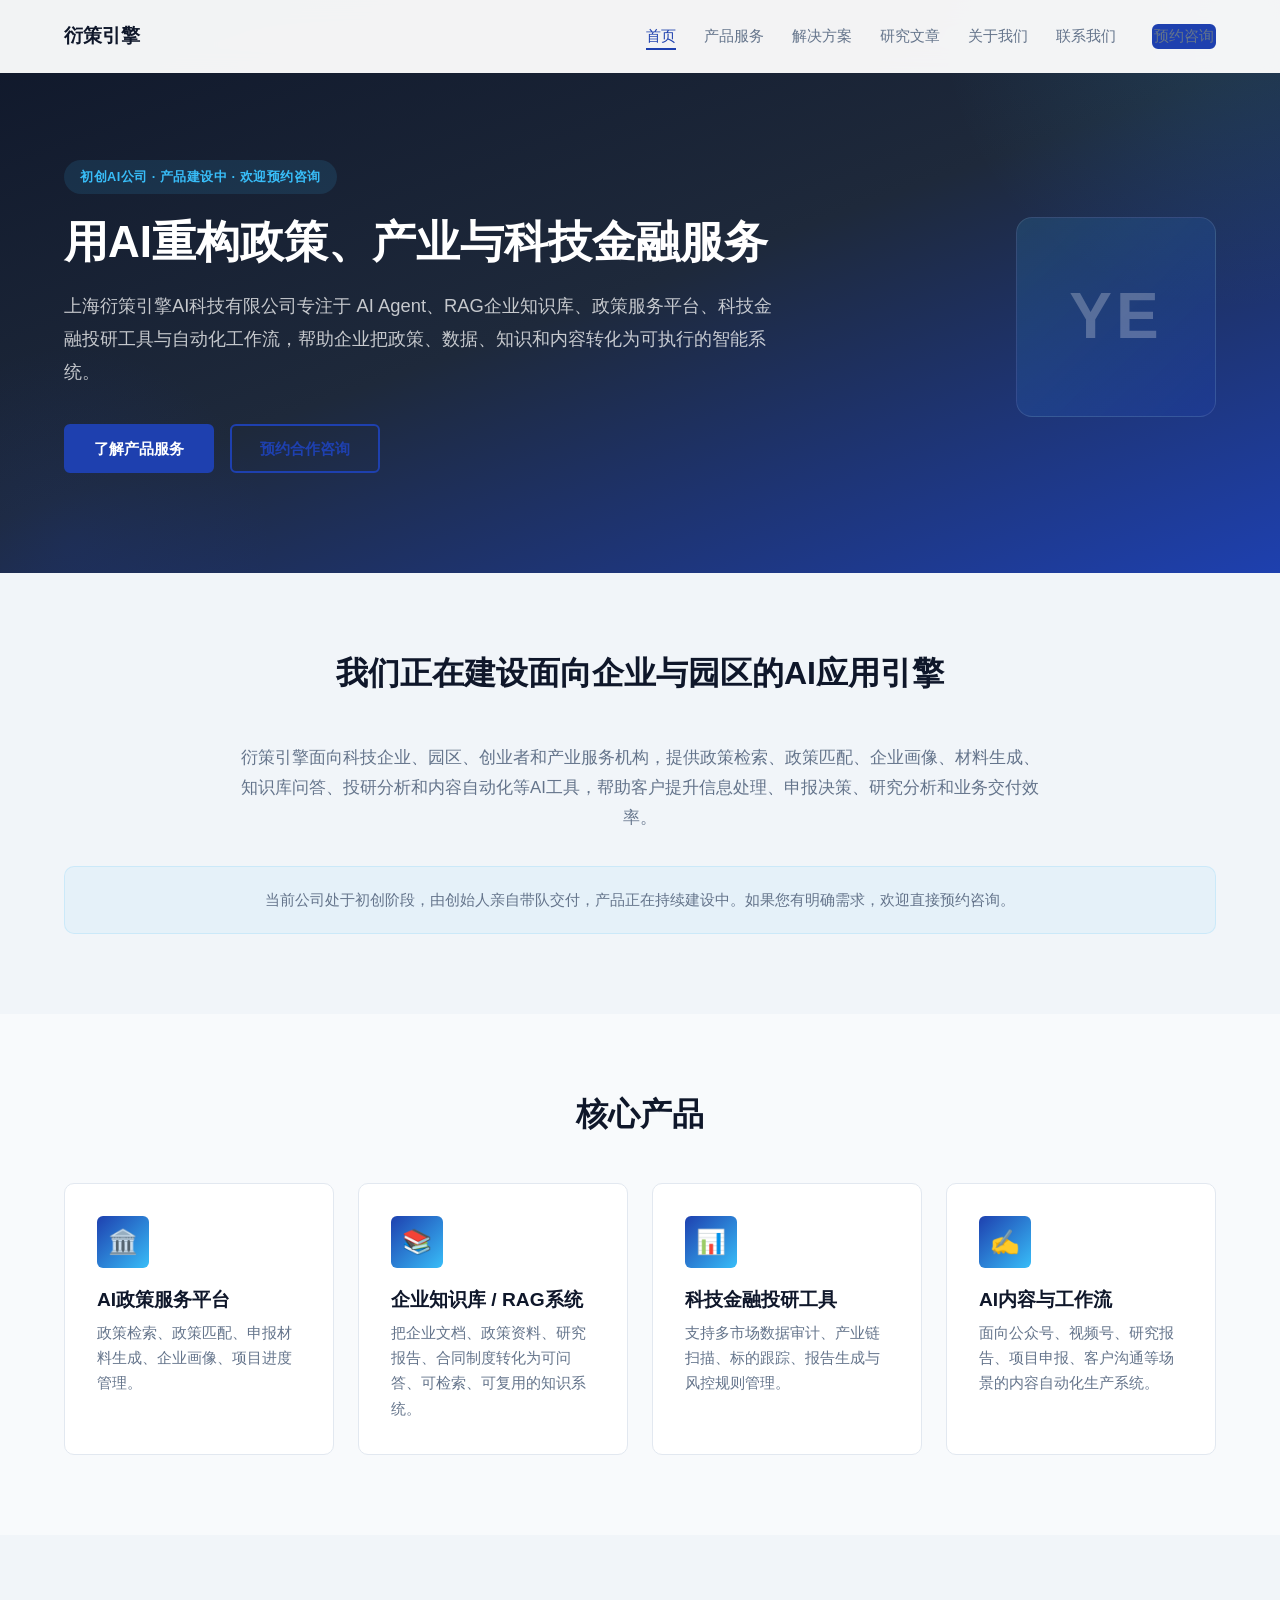
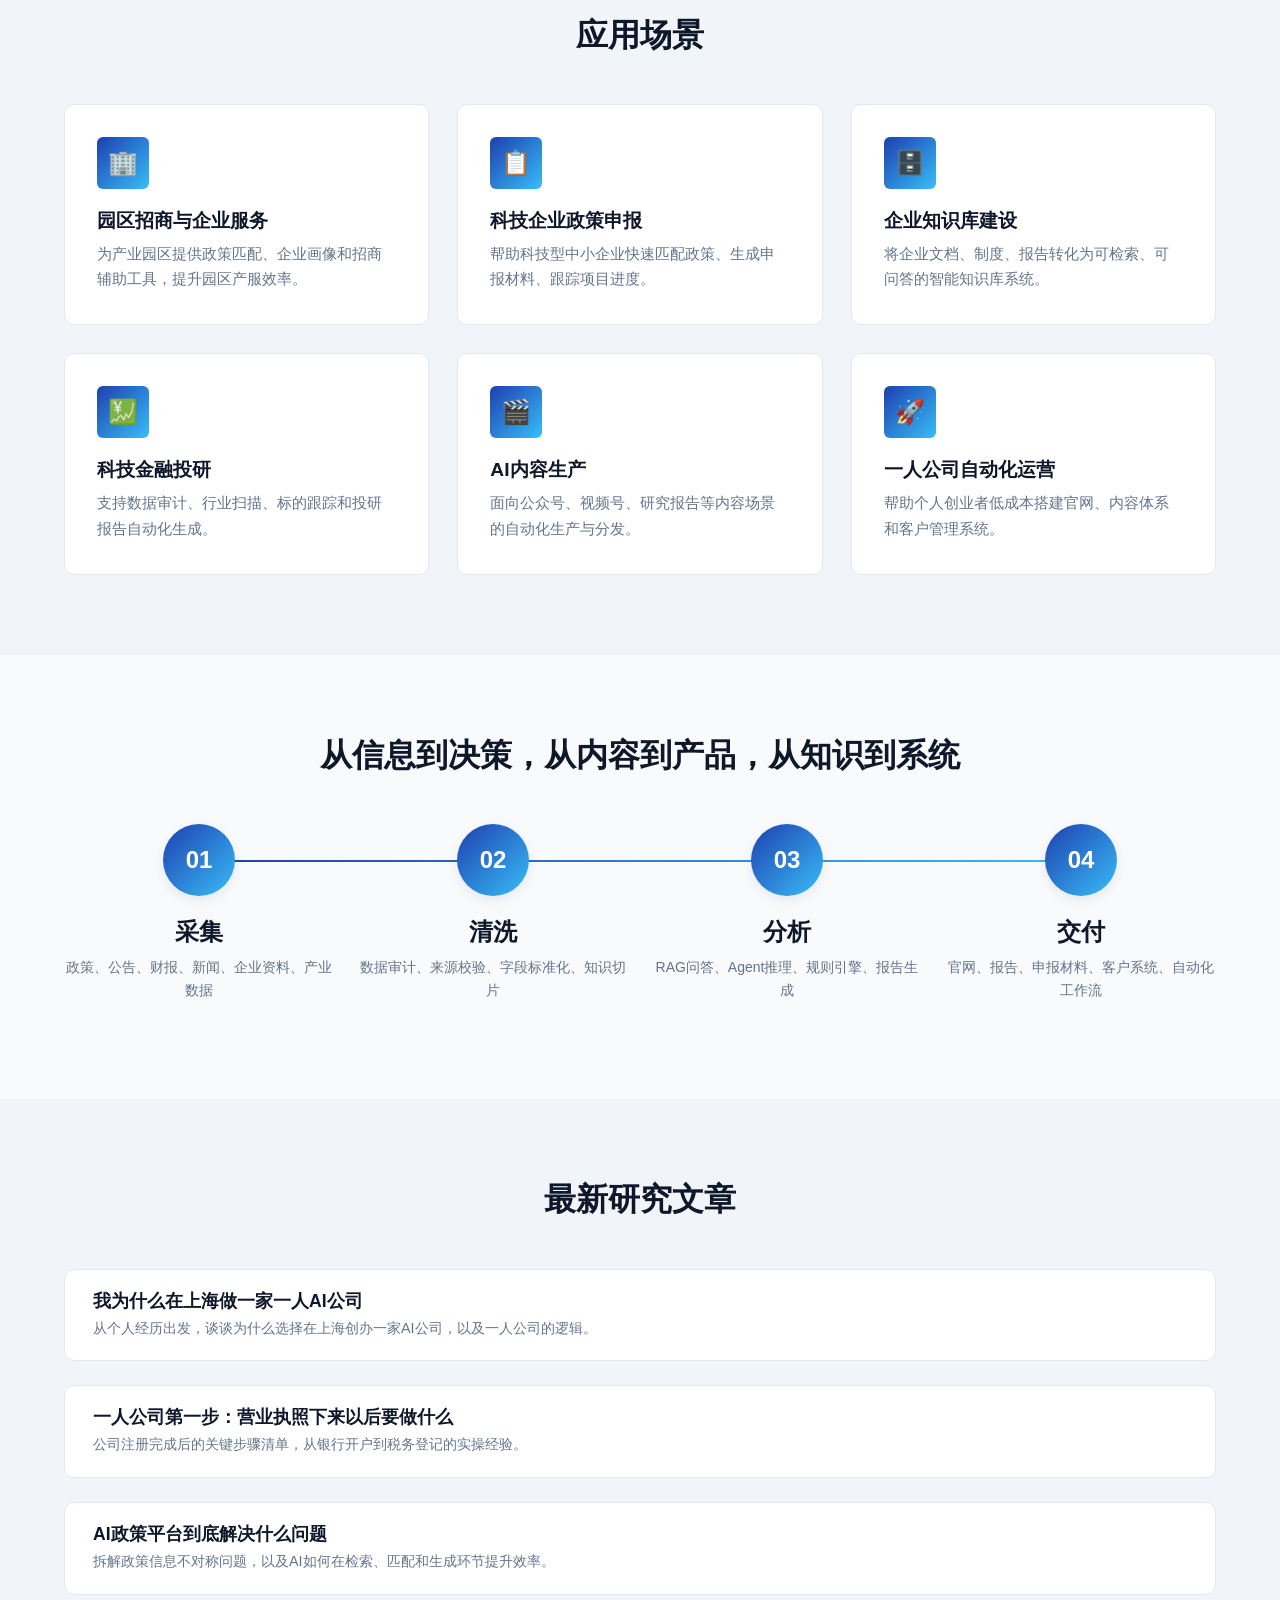
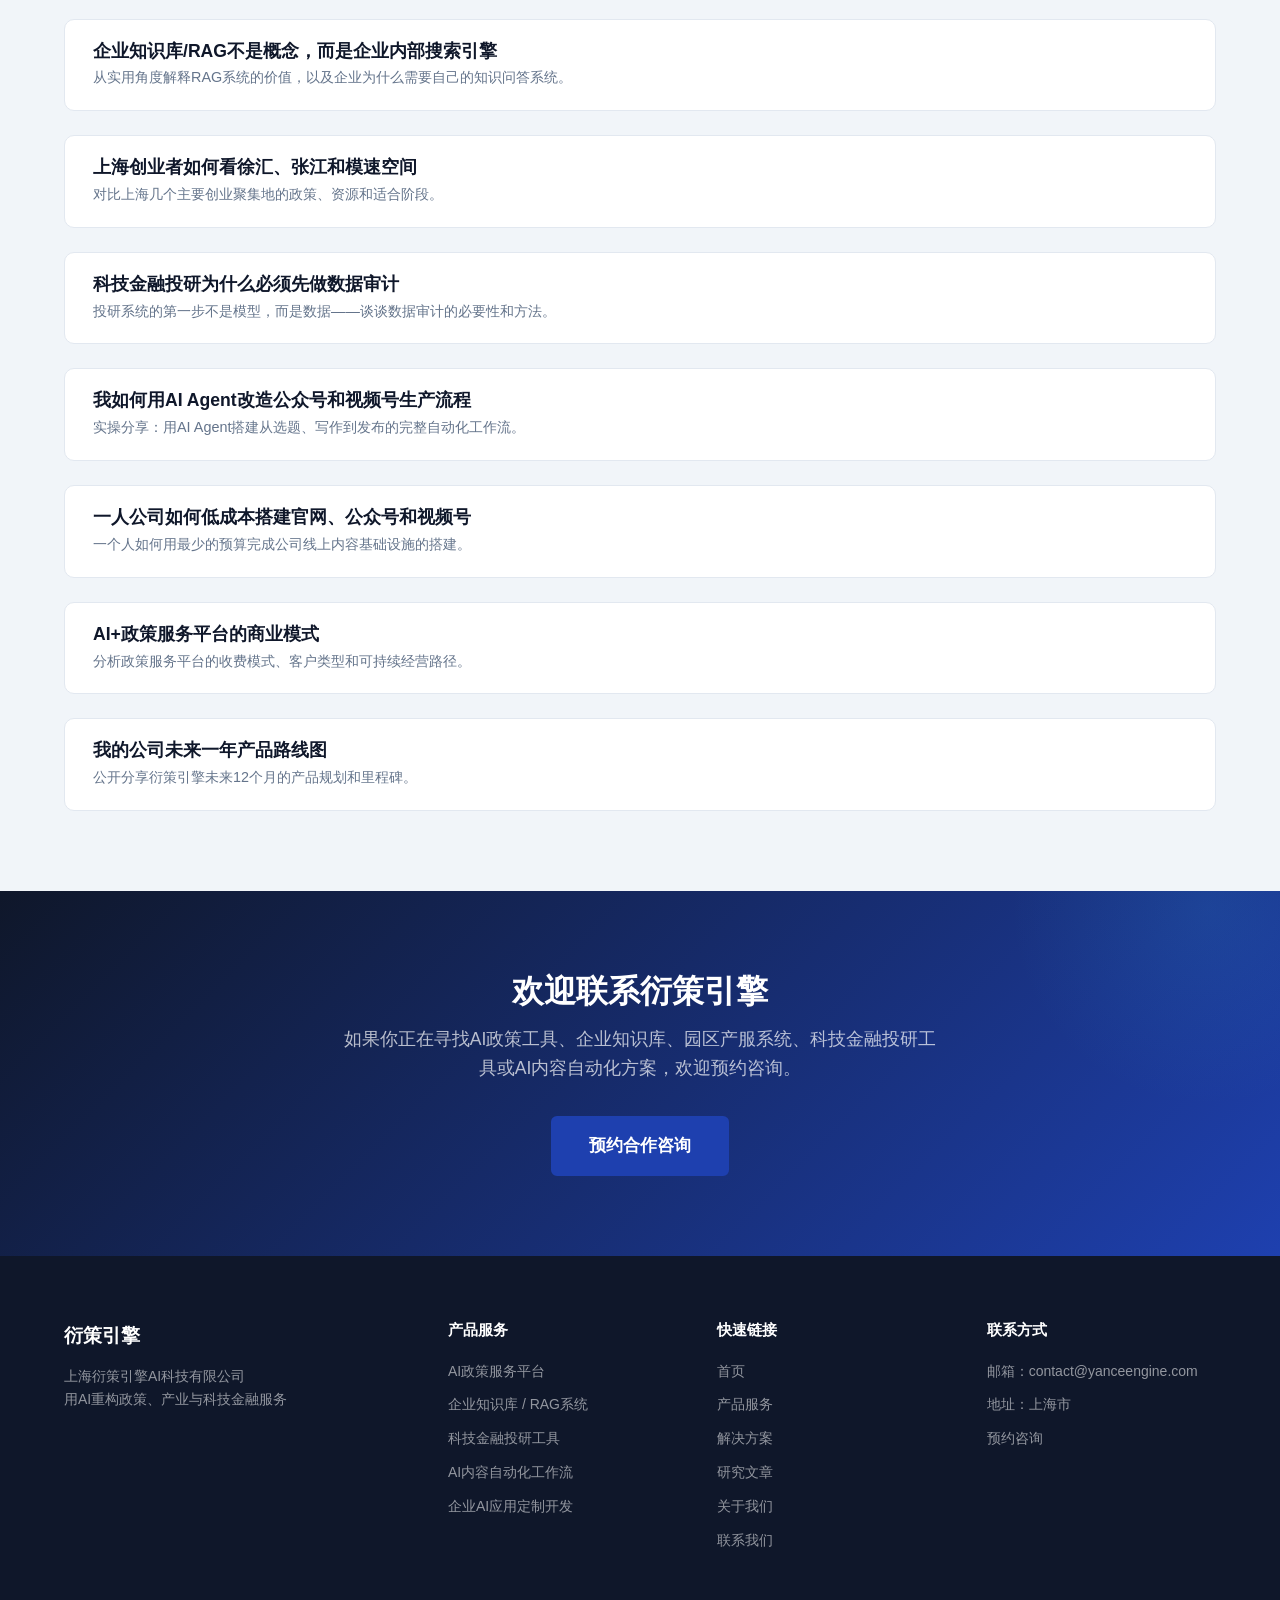
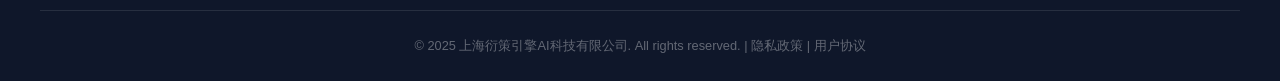
==== index.html @ 08361685 "Initial commit: YanceEngine website v1 - 10 pages static site" ====
<!DOCTYPE html>
<html lang="zh-CN">
<head>
  <meta charset="UTF-8">
  <meta name="viewport" content="width=device-width, initial-scale=1.0">
  <title>衍策引擎 - 用AI重构政策、产业与科技金融服务</title>
  <meta name="description" content="上海衍策引擎AI科技有限公司专注于AI Agent、RAG企业知识库、政策服务平台、科技金融投研工具与自动化工作流。">
  <meta name="keywords" content="衍策引擎,AI政策服务,RAG知识库,科技金融,投研工具,AI Agent,企业知识库,政策匹配,自动化工作流,上海AI公司">
  <meta property="og:title" content="衍策引擎 - 用AI重构政策、产业与科技金融服务">
  <meta property="og:description" content="上海衍策引擎AI科技有限公司专注于AI Agent、RAG企业知识库、政策服务平台、科技金融投研工具与自动化工作流。">
  <meta property="og:type" content="website">
  <meta property="og:image" content="assets/og-image.svg">
  <link rel="icon" href="assets/favicon.svg" type="image/svg+xml">
  <link rel="stylesheet" href="css/style.css">
</head>
<body>

  <!-- ========== Header ========== -->
  <header class="site-header">
    <div class="container header-inner">
      <a href="index.html" class="logo">衍策引擎</a>
      <nav class="main-nav" id="mainNav">
        <ul>
          <li><a href="index.html" class="active">首页</a></li>
          <li><a href="products.html">产品服务</a></li>
          <li><a href="solutions.html">解决方案</a></li>
          <li><a href="articles.html">研究文章</a></li>
          <li><a href="about.html">关于我们</a></li>
          <li><a href="contact.html">联系我们</a></li>
          <li class="nav-cta"><a href="contact.html" class="btn btn-primary btn-sm">预约咨询</a></li>
        </ul>
      </nav>
      <button class="nav-toggle" id="navToggle" aria-label="打开导航菜单">
        <span></span>
        <span></span>
        <span></span>
      </button>
    </div>
  </header>

  <main>

    <!-- ========== 1. Hero ========== -->
    <section class="hero">
      <div class="container hero-inner">
        <div class="hero-content">
          <span class="badge">初创AI公司 · 产品建设中 · 欢迎预约咨询</span>
          <h1>用AI重构政策、产业与科技金融服务</h1>
          <p class="hero-subtitle">上海衍策引擎AI科技有限公司专注于 AI Agent、RAG企业知识库、政策服务平台、科技金融投研工具与自动化工作流，帮助企业把政策、数据、知识和内容转化为可执行的智能系统。</p>
          <div class="hero-actions">
            <a href="products.html" class="btn btn-primary">了解产品服务</a>
            <a href="contact.html" class="btn btn-outline">预约合作咨询</a>
          </div>
        </div>
        <div class="hero-graphic">
          <div class="hero-graphic-box">
            <span class="hero-graphic-text">YE</span>
          </div>
        </div>
      </div>
    </section>

    <!-- ========== 2. Company Positioning ========== -->
    <section class="section section-alt">
      <div class="container">
        <h2 class="section-title">我们正在建设面向企业与园区的AI应用引擎</h2>
        <p class="section-text">衍策引擎面向科技企业、园区、创业者和产业服务机构，提供政策检索、政策匹配、企业画像、材料生成、知识库问答、投研分析和内容自动化等AI工具，帮助客户提升信息处理、申报决策、研究分析和业务交付效率。</p>
        <div class="startup-note">
          <p>当前公司处于初创阶段，由创始人亲自带队交付，产品正在持续建设中。如果您有明确需求，欢迎直接预约咨询。</p>
        </div>
      </div>
    </section>

    <!-- ========== 3. Core Products ========== -->
    <section class="section">
      <div class="container">
        <h2 class="section-title">核心产品</h2>
        <div class="card-grid card-grid-4">

          <a href="products.html" class="card card-product">
            <div class="card-icon">🏛️</div>
            <h3>AI政策服务平台</h3>
            <p>政策检索、政策匹配、申报材料生成、企业画像、项目进度管理。</p>
          </a>

          <a href="products.html" class="card card-product">
            <div class="card-icon">📚</div>
            <h3>企业知识库 / RAG系统</h3>
            <p>把企业文档、政策资料、研究报告、合同制度转化为可问答、可检索、可复用的知识系统。</p>
          </a>

          <a href="products.html" class="card card-product">
            <div class="card-icon">📊</div>
            <h3>科技金融投研工具</h3>
            <p>支持多市场数据审计、产业链扫描、标的跟踪、报告生成与风控规则管理。</p>
          </a>

          <a href="products.html" class="card card-product">
            <div class="card-icon">✍️</div>
            <h3>AI内容与工作流</h3>
            <p>面向公众号、视频号、研究报告、项目申报、客户沟通等场景的内容自动化生产系统。</p>
          </a>

        </div>
      </div>
    </section>

    <!-- ========== 4. Application Scenarios ========== -->
    <section class="section section-alt">
      <div class="container">
        <h2 class="section-title">应用场景</h2>
        <div class="card-grid card-grid-3">

          <div class="card card-scenario">
            <div class="card-icon">🏢</div>
            <h3>园区招商与企业服务</h3>
            <p>为产业园区提供政策匹配、企业画像和招商辅助工具，提升园区产服效率。</p>
          </div>

          <div class="card card-scenario">
            <div class="card-icon">📋</div>
            <h3>科技企业政策申报</h3>
            <p>帮助科技型中小企业快速匹配政策、生成申报材料、跟踪项目进度。</p>
          </div>

          <div class="card card-scenario">
            <div class="card-icon">🗄️</div>
            <h3>企业知识库建设</h3>
            <p>将企业文档、制度、报告转化为可检索、可问答的智能知识库系统。</p>
          </div>

          <div class="card card-scenario">
            <div class="card-icon">💹</div>
            <h3>科技金融投研</h3>
            <p>支持数据审计、行业扫描、标的跟踪和投研报告自动化生成。</p>
          </div>

          <div class="card card-scenario">
            <div class="card-icon">🎬</div>
            <h3>AI内容生产</h3>
            <p>面向公众号、视频号、研究报告等内容场景的自动化生产与分发。</p>
          </div>

          <div class="card card-scenario">
            <div class="card-icon">🚀</div>
            <h3>一人公司自动化运营</h3>
            <p>帮助个人创业者低成本搭建官网、内容体系和客户管理系统。</p>
          </div>

        </div>
      </div>
    </section>

    <!-- ========== 5. Methodology ========== -->
    <section class="section">
      <div class="container">
        <h2 class="section-title">从信息到决策，从内容到产品，从知识到系统</h2>
        <div class="steps-grid">

          <div class="step">
            <div class="step-number">01</div>
            <h3>采集</h3>
            <p>政策、公告、财报、新闻、企业资料、产业数据</p>
          </div>

          <div class="step">
            <div class="step-number">02</div>
            <h3>清洗</h3>
            <p>数据审计、来源校验、字段标准化、知识切片</p>
          </div>

          <div class="step">
            <div class="step-number">03</div>
            <h3>分析</h3>
            <p>RAG问答、Agent推理、规则引擎、报告生成</p>
          </div>

          <div class="step">
            <div class="step-number">04</div>
            <h3>交付</h3>
            <p>官网、报告、申报材料、客户系统、自动化工作流</p>
          </div>

        </div>
      </div>
    </section>

    <!-- ========== 6. Latest Articles ========== -->
    <section class="section section-alt">
      <div class="container">
        <h2 class="section-title">最新研究文章</h2>
        <ul class="article-list">

          <li>
            <a href="articles.html">
              <h3>我为什么在上海做一家一人AI公司</h3>
              <p>从个人经历出发，谈谈为什么选择在上海创办一家AI公司，以及一人公司的逻辑。</p>
            </a>
          </li>

          <li>
            <a href="articles.html">
              <h3>一人公司第一步：营业执照下来以后要做什么</h3>
              <p>公司注册完成后的关键步骤清单，从银行开户到税务登记的实操经验。</p>
            </a>
          </li>

          <li>
            <a href="articles.html">
              <h3>AI政策平台到底解决什么问题</h3>
              <p>拆解政策信息不对称问题，以及AI如何在检索、匹配和生成环节提升效率。</p>
            </a>
          </li>

          <li>
            <a href="articles.html">
              <h3>企业知识库/RAG不是概念，而是企业内部搜索引擎</h3>
              <p>从实用角度解释RAG系统的价值，以及企业为什么需要自己的知识问答系统。</p>
            </a>
          </li>

          <li>
            <a href="articles.html">
              <h3>上海创业者如何看徐汇、张江和模速空间</h3>
              <p>对比上海几个主要创业聚集地的政策、资源和适合阶段。</p>
            </a>
          </li>

          <li>
            <a href="articles.html">
              <h3>科技金融投研为什么必须先做数据审计</h3>
              <p>投研系统的第一步不是模型，而是数据——谈谈数据审计的必要性和方法。</p>
            </a>
          </li>

          <li>
            <a href="articles.html">
              <h3>我如何用AI Agent改造公众号和视频号生产流程</h3>
              <p>实操分享：用AI Agent搭建从选题、写作到发布的完整自动化工作流。</p>
            </a>
          </li>

          <li>
            <a href="articles.html">
              <h3>一人公司如何低成本搭建官网、公众号和视频号</h3>
              <p>一个人如何用最少的预算完成公司线上内容基础设施的搭建。</p>
            </a>
          </li>

          <li>
            <a href="articles.html">
              <h3>AI+政策服务平台的商业模式</h3>
              <p>分析政策服务平台的收费模式、客户类型和可持续经营路径。</p>
            </a>
          </li>

          <li>
            <a href="articles.html">
              <h3>我的公司未来一年产品路线图</h3>
              <p>公开分享衍策引擎未来12个月的产品规划和里程碑。</p>
            </a>
          </li>

        </ul>
      </div>
    </section>

    <!-- ========== 7. CTA Banner ========== -->
    <section class="section section-cta">
      <div class="container cta-inner">
        <h2>欢迎联系衍策引擎</h2>
        <p>如果你正在寻找AI政策工具、企业知识库、园区产服系统、科技金融投研工具或AI内容自动化方案，欢迎预约咨询。</p>
        <a href="contact.html" class="btn btn-primary btn-lg">预约合作咨询</a>
      </div>
    </section>

  </main>

  <!-- ========== Footer ========== -->
  <footer class="site-footer">
    <div class="container footer-grid">

      <div class="footer-col footer-brand">
        <a href="index.html" class="logo">衍策引擎</a>
        <p>上海衍策引擎AI科技有限公司<br>用AI重构政策、产业与科技金融服务</p>
      </div>

      <div class="footer-col">
        <h4>产品服务</h4>
        <ul>
          <li><a href="products.html">AI政策服务平台</a></li>
          <li><a href="products.html">企业知识库 / RAG系统</a></li>
          <li><a href="products.html">科技金融投研工具</a></li>
          <li><a href="products.html">AI内容自动化工作流</a></li>
          <li><a href="products.html">企业AI应用定制开发</a></li>
        </ul>
      </div>

      <div class="footer-col">
        <h4>快速链接</h4>
        <ul>
          <li><a href="index.html">首页</a></li>
          <li><a href="products.html">产品服务</a></li>
          <li><a href="solutions.html">解决方案</a></li>
          <li><a href="articles.html">研究文章</a></li>
          <li><a href="about.html">关于我们</a></li>
          <li><a href="contact.html">联系我们</a></li>
        </ul>
      </div>

      <div class="footer-col">
        <h4>联系方式</h4>
        <ul>
          <li>邮箱：contact@yanceengine.com</li>
          <li>地址：上海市</li>
          <li><a href="contact.html">预约咨询</a></li>
        </ul>
      </div>

    </div>
    <div class="container footer-bottom">
      <p>&copy; 2025 上海衍策引擎AI科技有限公司. All rights reserved. | <a href="privacy.html">隐私政策</a> | <a href="terms.html">用户协议</a></p>
    </div>
  </footer>

  <script src="js/main.js"></script>
</body>
</html>
---- css/style.css ----
/* ========================================
   YanceEngine 全局样式表
   公司：上海衍策引擎AI科技有限公司
   ======================================== */

/* ----------------------------------------
   1. CSS 变量 / 设计令牌
   ---------------------------------------- */
:root {
  /* 主色 */
  --color-primary: #0f172a;
  --color-secondary: #1e40af;
  --color-accent: #38bdf8;
  --color-bg: #f8fafc;
  --color-text: #111827;

  /* 辅助色 */
  --color-text-light: #64748b;
  --color-border: #e2e8f0;
  --color-white: #ffffff;
  --color-card-bg: #ffffff;
  --color-section-alt: #f1f5f9;

  /* 阴影 */
  --shadow-sm: 0 1px 3px rgba(15, 23, 42, 0.06);
  --shadow-md: 0 4px 12px rgba(15, 23, 42, 0.08);
  --shadow-lg: 0 8px 30px rgba(15, 23, 42, 0.10);
  --shadow-header: 0 2px 16px rgba(15, 23, 42, 0.08);

  /* 圆角 */
  --radius-sm: 6px;
  --radius-md: 10px;
  --radius-lg: 16px;
  --radius-full: 9999px;

  /* 过渡 */
  --transition-fast: 0.2s ease;
  --transition-base: 0.3s ease;
  --transition-slow: 0.5s ease;

  /* 字体 */
  --font-family: -apple-system, BlinkMacSystemFont, "PingFang SC", "Microsoft YaHei", Arial, sans-serif;

  /* 容器 */
  --container-max: 1200px;
  --container-padding: 24px;
}

/* ----------------------------------------
   2. 重置 / 基础样式
   ---------------------------------------- */
*,
*::before,
*::after {
  margin: 0;
  padding: 0;
  box-sizing: border-box;
}

html {
  font-size: 16px;
  scroll-behavior: smooth;
  -webkit-text-size-adjust: 100%;
}

body {
  font-family: var(--font-family);
  color: var(--color-text);
  background-color: var(--color-bg);
  line-height: 1.7;
  -webkit-font-smoothing: antialiased;
  -moz-osx-font-smoothing: grayscale;
}

a {
  color: inherit;
  text-decoration: none;
  transition: color var(--transition-fast);
}

a:hover {
  color: var(--color-secondary);
}

img {
  max-width: 100%;
  height: auto;
  display: block;
}

ul, ol {
  list-style: none;
}

h1, h2, h3, h4, h5, h6 {
  font-weight: 700;
  line-height: 1.3;
  color: var(--color-primary);
}

h1 { font-size: 2.5rem; }
h2 { font-size: 2rem; }
h3 { font-size: 1.5rem; }
h4 { font-size: 1.25rem; }

p {
  margin-bottom: 1rem;
  color: var(--color-text-light);
}

/* ----------------------------------------
   3. 容器与布局工具
   ---------------------------------------- */
.container {
  max-width: var(--container-max);
  margin: 0 auto;
  padding: 0 var(--container-padding);
}

.section {
  padding: 80px 0;
}

.section-alt {
  background-color: var(--color-section-alt);
}

.section-header {
  text-align: center;
  margin-bottom: 56px;
}

.section-header h2 {
  margin-bottom: 12px;
}

.section-header p {
  font-size: 1.1rem;
  max-width: 640px;
  margin: 0 auto;
}

.section-label {
  display: inline-block;
  font-size: 0.8rem;
  font-weight: 600;
  letter-spacing: 2px;
  text-transform: uppercase;
  color: var(--color-accent);
  margin-bottom: 8px;
}

.text-center { text-align: center; }
.text-left { text-align: left; }

/* ----------------------------------------
   4. 按钮样式
   ---------------------------------------- */
.btn {
  display: inline-flex;
  align-items: center;
  justify-content: center;
  padding: 12px 28px;
  font-size: 0.95rem;
  font-weight: 600;
  border-radius: var(--radius-sm);
  border: 2px solid transparent;
  cursor: pointer;
  transition: all var(--transition-fast);
  font-family: var(--font-family);
  line-height: 1.4;
  white-space: nowrap;
}

.btn-primary {
  background-color: var(--color-secondary);
  color: var(--color-white);
  border-color: var(--color-secondary);
}

.btn-primary:hover {
  background-color: #1e3a8a;
  border-color: #1e3a8a;
  color: var(--color-white);
  transform: translateY(-1px);
  box-shadow: var(--shadow-md);
}

.btn-outline {
  background-color: transparent;
  color: var(--color-secondary);
  border-color: var(--color-secondary);
}

.btn-outline:hover {
  background-color: var(--color-secondary);
  color: var(--color-white);
  transform: translateY(-1px);
}

.btn-white {
  background-color: var(--color-white);
  color: var(--color-primary);
  border-color: var(--color-white);
}

.btn-white:hover {
  background-color: var(--color-bg);
  border-color: var(--color-bg);
  transform: translateY(-1px);
  box-shadow: var(--shadow-md);
}

.btn-sm {
  padding: 8px 20px;
  font-size: 0.875rem;
}

.btn-lg {
  padding: 16px 36px;
  font-size: 1.05rem;
}

/* ----------------------------------------
   5. 头部导航
   ---------------------------------------- */
.header {
  position: fixed;
  top: 0;
  left: 0;
  right: 0;
  z-index: 1000;
  background-color: rgba(255, 255, 255, 0.95);
  backdrop-filter: blur(12px);
  -webkit-backdrop-filter: blur(12px);
  transition: box-shadow var(--transition-base);
  border-bottom: 1px solid transparent;
}

.header.scrolled {
  box-shadow: var(--shadow-header);
  border-bottom-color: var(--color-border);
}

.header .container {
  display: flex;
  align-items: center;
  justify-content: space-between;
  height: 72px;
}

.logo {
  display: flex;
  align-items: center;
  gap: 10px;
  font-weight: 700;
  font-size: 1.2rem;
  color: var(--color-primary);
  flex-shrink: 0;
}

.logo img,
.logo svg {
  height: 36px;
  width: auto;
}

.nav {
  display: flex;
  align-items: center;
  gap: 32px;
}

.nav-links {
  display: flex;
  align-items: center;
  gap: 28px;
}

.nav-links a {
  font-size: 0.925rem;
  font-weight: 500;
  color: var(--color-text-light);
  position: relative;
  padding: 4px 0;
  transition: color var(--transition-fast);
}

.nav-links a::after {
  content: '';
  position: absolute;
  bottom: -2px;
  left: 0;
  width: 0;
  height: 2px;
  background-color: var(--color-secondary);
  transition: width var(--transition-base);
}

.nav-links a:hover,
.nav-links a.active {
  color: var(--color-secondary);
}

.nav-links a:hover::after,
.nav-links a.active::after {
  width: 100%;
}

.nav-cta {
  margin-left: 8px;
}

/* 汉堡菜单按钮 */
.hamburger {
  display: none;
  flex-direction: column;
  justify-content: center;
  align-items: center;
  width: 40px;
  height: 40px;
  background: none;
  border: none;
  cursor: pointer;
  padding: 0;
  z-index: 1100;
}

.hamburger span {
  display: block;
  width: 22px;
  height: 2px;
  background-color: var(--color-primary);
  border-radius: 2px;
  transition: all var(--transition-base);
}

.hamburger span:nth-child(1) { margin-bottom: 5px; }
.hamburger span:nth-child(2) { margin-bottom: 5px; }

.hamburger.active span:nth-child(1) {
  transform: rotate(45deg) translate(5px, 5px);
}

.hamburger.active span:nth-child(2) {
  opacity: 0;
}

.hamburger.active span:nth-child(3) {
  transform: rotate(-45deg) translate(5px, -5px);
}

/* 移动端导航遮罩 */
.nav-overlay {
  display: none;
  position: fixed;
  inset: 0;
  background-color: rgba(15, 23, 42, 0.5);
  z-index: 999;
  opacity: 0;
  transition: opacity var(--transition-base);
}

.nav-overlay.active {
  opacity: 1;
}

/* ----------------------------------------
   6. Hero 区域
   ---------------------------------------- */
.hero {
  padding: 160px 0 100px;
  background: linear-gradient(160deg, var(--color-primary) 0%, #1e293b 50%, var(--color-secondary) 100%);
  color: var(--color-white);
  position: relative;
  overflow: hidden;
}

.hero::before {
  content: '';
  position: absolute;
  top: -50%;
  right: -20%;
  width: 600px;
  height: 600px;
  background: radial-gradient(circle, rgba(56, 189, 248, 0.12) 0%, transparent 70%);
  border-radius: 50%;
}

.hero::after {
  content: '';
  position: absolute;
  bottom: -30%;
  left: -10%;
  width: 400px;
  height: 400px;
  background: radial-gradient(circle, rgba(30, 64, 175, 0.15) 0%, transparent 70%);
  border-radius: 50%;
}

.hero .container {
  position: relative;
  z-index: 1;
}

.hero-content {
  max-width: 720px;
}

.hero h1 {
  color: var(--color-white);
  font-size: 2.75rem;
  margin-bottom: 20px;
  line-height: 1.25;
}

.hero h1 .highlight {
  color: var(--color-accent);
}

.hero p {
  color: rgba(255, 255, 255, 0.75);
  font-size: 1.15rem;
  margin-bottom: 36px;
  line-height: 1.8;
}

.hero-buttons {
  display: flex;
  gap: 16px;
  flex-wrap: wrap;
}

/* ----------------------------------------
   7. 卡片网格（功能、产品、解决方案）
   ---------------------------------------- */
.card-grid {
  display: grid;
  grid-template-columns: repeat(3, 1fr);
  gap: 28px;
}

.card-grid-2 {
  display: grid;
  grid-template-columns: repeat(2, 1fr);
  gap: 28px;
}

.card-grid-4 {
  display: grid;
  grid-template-columns: repeat(4, 1fr);
  gap: 24px;
}

.card {
  background-color: var(--color-card-bg);
  border-radius: var(--radius-md);
  padding: 32px;
  border: 1px solid var(--color-border);
  transition: all var(--transition-base);
}

.card:hover {
  transform: translateY(-4px);
  box-shadow: var(--shadow-lg);
  border-color: transparent;
}

.card-icon {
  width: 52px;
  height: 52px;
  background: linear-gradient(135deg, var(--color-secondary), var(--color-accent));
  border-radius: var(--radius-sm);
  display: flex;
  align-items: center;
  justify-content: center;
  margin-bottom: 20px;
  font-size: 1.5rem;
  color: var(--color-white);
}

.card h3 {
  font-size: 1.2rem;
  margin-bottom: 10px;
}

.card p {
  font-size: 0.925rem;
  line-height: 1.7;
  margin-bottom: 0;
}

.card-link {
  display: inline-flex;
  align-items: center;
  gap: 6px;
  margin-top: 16px;
  font-size: 0.9rem;
  font-weight: 600;
  color: var(--color-secondary);
}

.card-link:hover {
  gap: 10px;
}

.card-link::after {
  content: '\2192';
}

/* 产品卡片 */
.product-card {
  padding: 36px;
}

.product-card .card-icon {
  width: 60px;
  height: 60px;
  font-size: 1.75rem;
}

/* ----------------------------------------
   8. 数据统计条
   ---------------------------------------- */
.stats-bar {
  background-color: var(--color-primary);
  padding: 48px 0;
}

.stats-grid {
  display: grid;
  grid-template-columns: repeat(4, 1fr);
  gap: 24px;
  text-align: center;
}

.stat-item {
  padding: 16px;
}

.stat-number {
  font-size: 2.5rem;
  font-weight: 800;
  color: var(--color-accent);
  line-height: 1.2;
  margin-bottom: 6px;
}

.stat-number .suffix {
  font-size: 1.2rem;
  font-weight: 600;
}

.stat-label {
  font-size: 0.9rem;
  color: rgba(255, 255, 255, 0.65);
}

/* ----------------------------------------
   9. 方法论 / 流程步骤
   ---------------------------------------- */
.process-steps {
  display: grid;
  grid-template-columns: repeat(4, 1fr);
  gap: 24px;
  position: relative;
}

.process-steps::before {
  content: '';
  position: absolute;
  top: 36px;
  left: 12.5%;
  right: 12.5%;
  height: 2px;
  background: linear-gradient(90deg, var(--color-secondary), var(--color-accent));
  z-index: 0;
}

.process-step {
  text-align: center;
  position: relative;
  z-index: 1;
}

.step-number {
  width: 72px;
  height: 72px;
  border-radius: 50%;
  background: linear-gradient(135deg, var(--color-secondary), var(--color-accent));
  color: var(--color-white);
  font-size: 1.5rem;
  font-weight: 800;
  display: flex;
  align-items: center;
  justify-content: center;
  margin: 0 auto 20px;
  box-shadow: var(--shadow-md);
}

.process-step h4 {
  margin-bottom: 8px;
}

.process-step p {
  font-size: 0.875rem;
}

/* ----------------------------------------
   10. 文章列表
   ---------------------------------------- */
.article-list {
  display: grid;
  gap: 24px;
}

.article-item {
  display: grid;
  grid-template-columns: 1fr auto;
  gap: 24px;
  align-items: start;
  padding: 28px 32px;
  background-color: var(--color-card-bg);
  border-radius: var(--radius-md);
  border: 1px solid var(--color-border);
  transition: all var(--transition-base);
}

.article-item:hover {
  box-shadow: var(--shadow-md);
  border-color: transparent;
  transform: translateX(4px);
}

.article-meta {
  display: flex;
  align-items: center;
  gap: 16px;
  margin-bottom: 8px;
}

.article-tag {
  display: inline-block;
  padding: 3px 10px;
  font-size: 0.75rem;
  font-weight: 600;
  color: var(--color-secondary);
  background-color: rgba(30, 64, 175, 0.08);
  border-radius: var(--radius-full);
}

.article-date {
  font-size: 0.825rem;
  color: var(--color-text-light);
}

.article-item h3 {
  font-size: 1.15rem;
  margin-bottom: 6px;
}

.article-item p {
  font-size: 0.9rem;
  margin-bottom: 0;
  line-height: 1.65;
}

.article-arrow {
  font-size: 1.5rem;
  color: var(--color-text-light);
  transition: all var(--transition-fast);
  align-self: center;
}

.article-item:hover .article-arrow {
  color: var(--color-secondary);
  transform: translateX(4px);
}

/* ----------------------------------------
   11. 时间线（关于我们页面）
   ---------------------------------------- */
.timeline {
  position: relative;
  padding-left: 40px;
}

.timeline::before {
  content: '';
  position: absolute;
  left: 15px;
  top: 0;
  bottom: 0;
  width: 2px;
  background: linear-gradient(to bottom, var(--color-secondary), var(--color-accent));
}

.timeline-item {
  position: relative;
  margin-bottom: 40px;
  padding-left: 24px;
}

.timeline-item:last-child {
  margin-bottom: 0;
}

.timeline-item::before {
  content: '';
  position: absolute;
  left: -29px;
  top: 6px;
  width: 12px;
  height: 12px;
  border-radius: 50%;
  background-color: var(--color-secondary);
  border: 3px solid var(--color-white);
  box-shadow: var(--shadow-sm);
}

.timeline-year {
  font-size: 0.85rem;
  font-weight: 700;
  color: var(--color-accent);
  margin-bottom: 4px;
}

.timeline-item h4 {
  margin-bottom: 6px;
}

.timeline-item p {
  font-size: 0.9rem;
  margin-bottom: 0;
}

/* ----------------------------------------
   12. 联系表单
   ---------------------------------------- */
.contact-form {
  max-width: 680px;
  margin: 0 auto;
}

.form-row {
  display: grid;
  grid-template-columns: 1fr 1fr;
  gap: 20px;
  margin-bottom: 20px;
}

.form-group {
  display: flex;
  flex-direction: column;
}

.form-group.full-width {
  grid-column: 1 / -1;
}

.form-group label {
  font-size: 0.875rem;
  font-weight: 600;
  color: var(--color-text);
  margin-bottom: 6px;
}

.form-group label .required {
  color: #ef4444;
  margin-left: 2px;
}

.form-group input,
.form-group select,
.form-group textarea {
  width: 100%;
  padding: 12px 16px;
  font-size: 0.925rem;
  font-family: var(--font-family);
  color: var(--color-text);
  background-color: var(--color-white);
  border: 1px solid var(--color-border);
  border-radius: var(--radius-sm);
  transition: border-color var(--transition-fast), box-shadow var(--transition-fast);
  outline: none;
}

.form-group input:focus,
.form-group select:focus,
.form-group textarea:focus {
  border-color: var(--color-secondary);
  box-shadow: 0 0 0 3px rgba(30, 64, 175, 0.1);
}

.form-group input::placeholder,
.form-group textarea::placeholder {
  color: #94a3b8;
}

.form-group select {
  appearance: none;
  -webkit-appearance: none;
  background-image: url("data:image/svg+xml,%3Csvg xmlns='http://www.w3.org/2000/svg' width='12' height='12' viewBox='0 0 12 12'%3E%3Cpath d='M6 8L1 3h10z' fill='%2364748b'/%3E%3C/svg%3E");
  background-repeat: no-repeat;
  background-position: right 14px center;
  padding-right: 36px;
  cursor: pointer;
}

.form-group textarea {
  resize: vertical;
  min-height: 140px;
}

.form-submit {
  text-align: center;
  margin-top: 32px;
}

.form-success {
  display: none;
  text-align: center;
  padding: 40px;
}

.form-success.show {
  display: block;
}

.form-success .success-icon {
  font-size: 3rem;
  margin-bottom: 16px;
}

.form-success h3 {
  margin-bottom: 8px;
}

/* ----------------------------------------
   13. 免责声明框
   ---------------------------------------- */
.disclaimer {
  background-color: var(--color-section-alt);
  border: 1px solid var(--color-border);
  border-left: 4px solid var(--color-text-light);
  border-radius: var(--radius-sm);
  padding: 20px 24px;
  margin-top: 32px;
  font-size: 0.825rem;
  color: var(--color-text-light);
  line-height: 1.7;
}

.disclaimer p {
  margin-bottom: 0;
  color: var(--color-text-light);
}

.disclaimer strong {
  color: var(--color-text);
}

/* ----------------------------------------
   14. CTA 横幅
   ---------------------------------------- */
.cta-banner {
  background: linear-gradient(135deg, var(--color-primary) 0%, var(--color-secondary) 100%);
  padding: 72px 0;
  text-align: center;
  color: var(--color-white);
  position: relative;
  overflow: hidden;
}

.cta-banner::before {
  content: '';
  position: absolute;
  top: -50%;
  right: -10%;
  width: 400px;
  height: 400px;
  background: radial-gradient(circle, rgba(56, 189, 248, 0.1) 0%, transparent 70%);
  border-radius: 50%;
}

.cta-banner h2 {
  color: var(--color-white);
  margin-bottom: 12px;
  position: relative;
  z-index: 1;
}

.cta-banner p {
  color: rgba(255, 255, 255, 0.7);
  font-size: 1.1rem;
  margin-bottom: 32px;
  position: relative;
  z-index: 1;
}

.cta-banner .btn {
  position: relative;
  z-index: 1;
}

/* ----------------------------------------
   15. 页脚
   ---------------------------------------- */
.footer {
  background-color: var(--color-primary);
  color: rgba(255, 255, 255, 0.7);
  padding: 64px 0 0;
}

.footer-grid {
  display: grid;
  grid-template-columns: 1.5fr 1fr 1fr 1fr;
  gap: 40px;
  padding-bottom: 48px;
  border-bottom: 1px solid rgba(255, 255, 255, 0.1);
}

.footer-brand h3 {
  color: var(--color-white);
  font-size: 1.2rem;
  margin-bottom: 12px;
}

.footer-brand p {
  font-size: 0.875rem;
  color: rgba(255, 255, 255, 0.55);
  line-height: 1.7;
  margin-bottom: 0;
}

.footer-col h4 {
  color: var(--color-white);
  font-size: 0.95rem;
  margin-bottom: 20px;
  font-weight: 600;
}

.footer-col ul li {
  margin-bottom: 10px;
}

.footer-col ul li a {
  font-size: 0.875rem;
  color: rgba(255, 255, 255, 0.55);
  transition: color var(--transition-fast);
}

.footer-col ul li a:hover {
  color: var(--color-accent);
}

.footer-contact-item {
  display: flex;
  align-items: flex-start;
  gap: 10px;
  margin-bottom: 12px;
  font-size: 0.875rem;
  color: rgba(255, 255, 255, 0.55);
}

.footer-contact-item .icon {
  flex-shrink: 0;
  margin-top: 2px;
}

.footer-bottom {
  padding: 24px 0;
  text-align: center;
  font-size: 0.8rem;
  color: rgba(255, 255, 255, 0.35);
}

/* ----------------------------------------
   16. 回到顶部按钮
   ---------------------------------------- */
.back-to-top {
  position: fixed;
  bottom: 32px;
  right: 32px;
  width: 44px;
  height: 44px;
  border-radius: 50%;
  background-color: var(--color-secondary);
  color: var(--color-white);
  border: none;
  cursor: pointer;
  font-size: 1.2rem;
  display: flex;
  align-items: center;
  justify-content: center;
  box-shadow: var(--shadow-md);
  opacity: 0;
  visibility: hidden;
  transform: translateY(10px);
  transition: all var(--transition-base);
  z-index: 900;
}

.back-to-top.visible {
  opacity: 1;
  visibility: visible;
  transform: translateY(0);
}

.back-to-top:hover {
  background-color: var(--color-primary);
  transform: translateY(-2px);
}

/* ----------------------------------------
   17. 滚动渐入动画
   ---------------------------------------- */
.fade-in {
  opacity: 0;
  transform: translateY(24px);
  transition: opacity 0.6s ease-out, transform 0.6s ease-out;
}

.fade-in.visible {
  opacity: 1;
  transform: translateY(0);
}

.fade-in-left {
  opacity: 0;
  transform: translateX(-24px);
  transition: opacity 0.6s ease-out, transform 0.6s ease-out;
}

.fade-in-left.visible {
  opacity: 1;
  transform: translateX(0);
}

.fade-in-right {
  opacity: 0;
  transform: translateX(24px);
  transition: opacity 0.6s ease-out, transform 0.6s ease-out;
}

.fade-in-right.visible {
  opacity: 1;
  transform: translateX(0);
}

/* ----------------------------------------
   18. 页面头部横幅（子页面通用）
   ---------------------------------------- */
.page-header {
  padding: 140px 0 60px;
  background: linear-gradient(160deg, var(--color-primary) 0%, #1e293b 100%);
  color: var(--color-white);
  text-align: center;
}

.page-header h1 {
  color: var(--color-white);
  font-size: 2.25rem;
  margin-bottom: 12px;
}

.page-header p {
  color: rgba(255, 255, 255, 0.65);
  font-size: 1.05rem;
  max-width: 600px;
  margin: 0 auto;
}

/* ----------------------------------------
   19. 特性/亮点列表
   ---------------------------------------- */
.feature-list {
  display: grid;
  grid-template-columns: 1fr 1fr;
  gap: 16px;
  margin-top: 20px;
}

.feature-item {
  display: flex;
  align-items: flex-start;
  gap: 10px;
  font-size: 0.9rem;
  color: var(--color-text);
}

.feature-item .check {
  flex-shrink: 0;
  width: 20px;
  height: 20px;
  background-color: rgba(56, 189, 248, 0.12);
  color: var(--color-secondary);
  border-radius: 50%;
  display: flex;
  align-items: center;
  justify-content: center;
  font-size: 0.7rem;
  margin-top: 2px;
}

/* ----------------------------------------
   20. 两栏布局
   ---------------------------------------- */
.two-col {
  display: grid;
  grid-template-columns: 1fr 1fr;
  gap: 48px;
  align-items: center;
}

.two-col-content h3 {
  margin-bottom: 16px;
}

.two-col-content p {
  font-size: 0.95rem;
}

/* ----------------------------------------
   21. 响应式：1024px
   ---------------------------------------- */
@media (max-width: 1024px) {
  .card-grid {
    grid-template-columns: repeat(2, 1fr);
  }

  .card-grid-4 {
    grid-template-columns: repeat(2, 1fr);
  }

  .process-steps {
    grid-template-columns: repeat(2, 1fr);
    gap: 32px;
  }

  .process-steps::before {
    display: none;
  }

  .stats-grid {
    grid-template-columns: repeat(2, 1fr);
  }

  .footer-grid {
    grid-template-columns: repeat(2, 1fr);
  }

  .two-col {
    grid-template-columns: 1fr;
    gap: 32px;
  }
}

/* ----------------------------------------
   22. 响应式：768px（移动端）
   ---------------------------------------- */
@media (max-width: 768px) {
  :root {
    --container-padding: 16px;
  }

  h1 { font-size: 1.85rem; }
  h2 { font-size: 1.5rem; }
  h3 { font-size: 1.2rem; }

  .section {
    padding: 56px 0;
  }

  .section-header {
    margin-bottom: 36px;
  }

  /* 导航 - 移动端 */
  .hamburger {
    display: flex;
  }

  .nav {
    position: fixed;
    top: 0;
    right: -100%;
    width: 100%;
    height: 100vh;
    height: 100dvh;
    background-color: var(--color-white);
    flex-direction: column;
    justify-content: center;
    align-items: center;
    gap: 0;
    transition: right var(--transition-base);
    z-index: 1050;
  }

  .nav.active {
    right: 0;
  }

  .nav-links {
    flex-direction: column;
    gap: 0;
    width: 100%;
    text-align: center;
  }

  .nav-links a {
    display: block;
    padding: 16px 24px;
    font-size: 1.1rem;
  }

  .nav-links a::after {
    display: none;
  }

  .nav-cta {
    margin-left: 0;
    margin-top: 24px;
  }

  .nav-overlay.active {
    display: block;
  }

  /* Hero */
  .hero {
    padding: 130px 0 72px;
  }

  .hero h1 {
    font-size: 2rem;
  }

  .hero p {
    font-size: 1rem;
  }

  .hero-buttons {
    flex-direction: column;
  }

  .hero-buttons .btn {
    width: 100%;
  }

  /* 卡片网格 */
  .card-grid,
  .card-grid-2,
  .card-grid-4 {
    grid-template-columns: 1fr;
  }

  /* 统计条 */
  .stats-grid {
    grid-template-columns: repeat(2, 1fr);
    gap: 16px;
  }

  .stat-number {
    font-size: 1.75rem;
  }

  /* 流程步骤 */
  .process-steps {
    grid-template-columns: 1fr;
    gap: 24px;
  }

  /* 文章 */
  .article-item {
    grid-template-columns: 1fr;
    padding: 20px 24px;
  }

  .article-arrow {
    display: none;
  }

  /* 表单 */
  .form-row {
    grid-template-columns: 1fr;
  }

  /* 特性列表 */
  .feature-list {
    grid-template-columns: 1fr;
  }

  /* 页脚 */
  .footer-grid {
    grid-template-columns: 1fr;
    gap: 32px;
  }

  /* 页面头部 */
  .page-header {
    padding: 120px 0 48px;
  }

  .page-header h1 {
    font-size: 1.75rem;
  }

  /* CTA */
  .cta-banner {
    padding: 56px 0;
  }

  /* 回到顶部 */
  .back-to-top {
    bottom: 20px;
    right: 20px;
    width: 40px;
    height: 40px;
  }
}

/* ----------------------------------------
   23. 别名类（兼容 index.html / products.html 等页面使用的类名）
   ---------------------------------------- */

/* site-header → 等同于 .header */
.site-header {
  position: fixed;
  top: 0;
  left: 0;
  right: 0;
  z-index: 1000;
  background-color: rgba(255, 255, 255, 0.95);
  backdrop-filter: blur(12px);
  -webkit-backdrop-filter: blur(12px);
  transition: box-shadow var(--transition-base);
  border-bottom: 1px solid transparent;
}

.site-header.scrolled {
  box-shadow: var(--shadow-header);
  border-bottom-color: var(--color-border);
}

.header-inner {
  display: flex;
  align-items: center;
  justify-content: space-between;
  height: 72px;
}

/* main-nav → 导航列表（<ul> 结构） */
.main-nav ul {
  display: flex;
  align-items: center;
  gap: 28px;
  list-style: none;
  margin: 0;
  padding: 0;
}

.main-nav ul li a {
  font-size: 0.925rem;
  font-weight: 500;
  color: var(--color-text-light);
  position: relative;
  padding: 4px 0;
  transition: color var(--transition-fast);
}

.main-nav ul li a::after {
  content: '';
  position: absolute;
  bottom: -2px;
  left: 0;
  width: 0;
  height: 2px;
  background-color: var(--color-secondary);
  transition: width var(--transition-base);
}

.main-nav ul li a:hover,
.main-nav ul li a.active {
  color: var(--color-secondary);
}

.main-nav ul li a:hover::after,
.main-nav ul li a.active::after {
  width: 100%;
}

.main-nav ul li.nav-cta {
  margin-left: 8px;
}

.main-nav ul li.nav-cta a {
  padding: 0;
}

.main-nav ul li.nav-cta a::after {
  display: none;
}

/* nav-toggle → 汉堡菜单按钮 */
.nav-toggle {
  display: none;
  flex-direction: column;
  justify-content: center;
  align-items: center;
  width: 40px;
  height: 40px;
  background: none;
  border: none;
  cursor: pointer;
  padding: 0;
  z-index: 1100;
}

.nav-toggle span {
  display: block;
  width: 22px;
  height: 2px;
  background-color: var(--color-primary);
  border-radius: 2px;
  transition: all var(--transition-base);
}

.nav-toggle span:nth-child(1) { margin-bottom: 5px; }
.nav-toggle span:nth-child(2) { margin-bottom: 5px; }

.nav-toggle.active span:nth-child(1) {
  transform: rotate(45deg) translate(5px, 5px);
}

.nav-toggle.active span:nth-child(2) {
  opacity: 0;
}

.nav-toggle.active span:nth-child(3) {
  transform: rotate(-45deg) translate(5px, -5px);
}

/* page-banner → 子页面头部横幅 */
.page-banner {
  padding: 140px 0 60px;
  background: linear-gradient(160deg, var(--color-primary) 0%, #1e293b 100%);
  color: var(--color-white);
  text-align: center;
}

.page-banner h1 {
  color: var(--color-white);
  font-size: 2.25rem;
  margin-bottom: 12px;
}

.page-banner p {
  color: rgba(255, 255, 255, 0.65);
  font-size: 1.05rem;
  max-width: 600px;
  margin: 0 auto;
}

/* section-cta → CTA 横幅区域 */
.section-cta {
  background: linear-gradient(135deg, var(--color-primary) 0%, var(--color-secondary) 100%);
  text-align: center;
  color: var(--color-white);
  position: relative;
  overflow: hidden;
}

.section-cta::before {
  content: '';
  position: absolute;
  top: -50%;
  right: -10%;
  width: 400px;
  height: 400px;
  background: radial-gradient(circle, rgba(56, 189, 248, 0.1) 0%, transparent 70%);
  border-radius: 50%;
}

.cta-inner {
  position: relative;
  z-index: 1;
}

.cta-inner h2 {
  color: var(--color-white);
  margin-bottom: 12px;
}

.cta-inner p {
  color: rgba(255, 255, 255, 0.7);
  font-size: 1.1rem;
  margin-bottom: 32px;
  max-width: 600px;
  margin-left: auto;
  margin-right: auto;
}

.cta-inner .btn {
  position: relative;
  z-index: 1;
}

/* site-footer → 等同于 .footer */
.site-footer {
  background-color: var(--color-primary);
  color: rgba(255, 255, 255, 0.7);
  padding: 64px 0 0;
}

.site-footer .footer-grid {
  display: grid;
  grid-template-columns: 1.5fr 1fr 1fr 1fr;
  gap: 40px;
  padding-bottom: 48px;
  border-bottom: 1px solid rgba(255, 255, 255, 0.1);
}

.site-footer .footer-brand .logo {
  color: var(--color-white);
  margin-bottom: 12px;
}

.site-footer .footer-brand p {
  font-size: 0.875rem;
  color: rgba(255, 255, 255, 0.55);
  line-height: 1.7;
  margin-bottom: 0;
}

.site-footer .footer-col h4 {
  color: var(--color-white);
  font-size: 0.95rem;
  margin-bottom: 20px;
  font-weight: 600;
}

.site-footer .footer-col ul {
  list-style: none;
  padding: 0;
  margin: 0;
}

.site-footer .footer-col ul li {
  margin-bottom: 10px;
}

.site-footer .footer-col ul li,
.site-footer .footer-col ul li a {
  font-size: 0.875rem;
  color: rgba(255, 255, 255, 0.55);
  transition: color var(--transition-fast);
}

.site-footer .footer-col ul li a:hover {
  color: var(--color-accent);
}

.site-footer .footer-bottom {
  padding: 24px 0;
  text-align: center;
  font-size: 0.8rem;
  color: rgba(255, 255, 255, 0.35);
}

.site-footer .footer-bottom p {
  color: rgba(255, 255, 255, 0.35);
  margin-bottom: 0;
}

/* hero-actions → Hero 区域按钮组 */
.hero-actions {
  display: flex;
  gap: 16px;
  flex-wrap: wrap;
}

/* hero-graphic → Hero 右侧图形 */
.hero-graphic {
  display: flex;
  align-items: center;
  justify-content: center;
}

.hero-graphic-box {
  width: 200px;
  height: 200px;
  border-radius: var(--radius-lg);
  background: linear-gradient(135deg, rgba(56, 189, 248, 0.15), rgba(30, 64, 175, 0.25));
  border: 1px solid rgba(255, 255, 255, 0.1);
  display: flex;
  align-items: center;
  justify-content: center;
}

.hero-graphic-text {
  font-size: 4rem;
  font-weight: 900;
  color: rgba(255, 255, 255, 0.25);
  letter-spacing: 4px;
}

/* hero-inner → Hero 两栏布局 */
.hero-inner {
  display: grid;
  grid-template-columns: 1fr auto;
  gap: 48px;
  align-items: center;
}

/* section-title / section-text → 章节标题和正文 */
.section-title {
  text-align: center;
  margin-bottom: 48px;
  font-size: 2rem;
}

.section-text {
  font-size: 1.05rem;
  max-width: 800px;
  margin: 0 auto 32px;
  text-align: center;
  line-height: 1.8;
}

/* startup-note → 初创阶段提示框 */
.startup-note {
  background-color: rgba(56, 189, 248, 0.06);
  border: 1px solid rgba(56, 189, 248, 0.15);
  border-radius: var(--radius-md);
  padding: 20px 28px;
  text-align: center;
  margin-top: 32px;
}

.startup-note p {
  font-size: 0.95rem;
  color: var(--color-text-light);
  margin-bottom: 0;
}

/* card-product / card-scenario → 卡片类型 */
.card-product {
  display: block;
  text-decoration: none;
}

.card-product h3,
.card-scenario h3 {
  margin-bottom: 8px;
}

/* steps-grid / step → 方法论步骤 */
.steps-grid {
  display: grid;
  grid-template-columns: repeat(4, 1fr);
  gap: 24px;
  position: relative;
}

.steps-grid::before {
  content: '';
  position: absolute;
  top: 36px;
  left: 12.5%;
  right: 12.5%;
  height: 2px;
  background: linear-gradient(90deg, var(--color-secondary), var(--color-accent));
  z-index: 0;
}

.step {
  text-align: center;
  position: relative;
  z-index: 1;
}

.step .step-number {
  width: 72px;
  height: 72px;
  border-radius: 50%;
  background: linear-gradient(135deg, var(--color-secondary), var(--color-accent));
  color: var(--color-white);
  font-size: 1.5rem;
  font-weight: 800;
  display: flex;
  align-items: center;
  justify-content: center;
  margin: 0 auto 20px;
  box-shadow: var(--shadow-md);
}

.step h3 {
  margin-bottom: 8px;
}

.step p {
  font-size: 0.875rem;
}

/* badge → Hero 顶部标签 */
.badge {
  display: inline-block;
  padding: 6px 16px;
  font-size: 0.8rem;
  font-weight: 600;
  color: var(--color-accent);
  background-color: rgba(56, 189, 248, 0.12);
  border-radius: var(--radius-full);
  margin-bottom: 20px;
  letter-spacing: 0.5px;
}

/* hero-subtitle */
.hero-subtitle {
  font-size: 1.15rem;
  line-height: 1.8;
}

/* article-list on index → 简单列表 */
.section .article-list li {
  margin-bottom: 0;
}

.section .article-list li a {
  display: block;
  padding: 20px 28px;
  background-color: var(--color-card-bg);
  border-radius: var(--radius-md);
  border: 1px solid var(--color-border);
  transition: all var(--transition-base);
}

.section .article-list li a:hover {
  box-shadow: var(--shadow-md);
  border-color: transparent;
  transform: translateX(4px);
}

.section .article-list li a h3 {
  font-size: 1.1rem;
  margin-bottom: 4px;
}

.section .article-list li a p {
  font-size: 0.9rem;
  margin-bottom: 0;
  line-height: 1.65;
}

/* ----------------------------------------
   24. 法律页面内容样式（隐私政策、用户协议）
   ---------------------------------------- */
.legal-body {
  max-width: 780px;
  margin: 0 auto;
}

.legal-body > p {
  font-size: 0.95rem;
  line-height: 1.85;
  color: var(--color-text);
  margin-bottom: 1.25rem;
}

.legal-body h2 {
  font-size: 1.4rem;
  color: var(--color-primary);
  margin-top: 2.5rem;
  margin-bottom: 1rem;
  padding-bottom: 0.5rem;
  border-bottom: 2px solid var(--color-border);
}

.legal-body ul {
  list-style: disc;
  padding-left: 1.5rem;
  margin-bottom: 1.25rem;
}

.legal-body ul li {
  font-size: 0.95rem;
  line-height: 1.85;
  color: var(--color-text);
  margin-bottom: 0.6rem;
}

.legal-body ul li strong {
  color: var(--color-primary);
}

.legal-body a {
  color: var(--color-secondary);
  text-decoration: underline;
  text-underline-offset: 3px;
}

.legal-body a:hover {
  color: var(--color-accent);
}

/* ----------------------------------------
   25. 补充响应式（别名类）
   ---------------------------------------- */
@media (max-width: 1024px) {
  .hero-inner {
    grid-template-columns: 1fr;
    gap: 32px;
  }

  .hero-graphic {
    display: none;
  }

  .steps-grid {
    grid-template-columns: repeat(2, 1fr);
    gap: 32px;
  }

  .steps-grid::before {
    display: none;
  }

  .site-footer .footer-grid {
    grid-template-columns: repeat(2, 1fr);
  }
}

@media (max-width: 768px) {
  /* 移动端导航 - nav-toggle */
  .nav-toggle {
    display: flex;
  }

  .main-nav {
    position: fixed;
    top: 0;
    right: -100%;
    width: 85%;
    max-width: 360px;
    height: 100vh;
    height: 100dvh;
    background-color: var(--color-white);
    flex-direction: column;
    justify-content: center;
    align-items: center;
    transition: right var(--transition-base);
    z-index: 1050;
    box-shadow: var(--shadow-lg);
  }

  .main-nav.active {
    right: 0;
  }

  .main-nav ul {
    flex-direction: column;
    gap: 0;
    width: 100%;
    text-align: center;
  }

  .main-nav ul li {
    width: 100%;
  }

  .main-nav ul li a {
    display: block;
    padding: 16px 24px;
    font-size: 1.1rem;
  }

  .main-nav ul li a::after {
    display: none;
  }

  .main-nav ul li.nav-cta {
    margin-left: 0;
    margin-top: 24px;
  }

  /* 移动端 page-banner */
  .page-banner {
    padding: 120px 0 48px;
  }

  .page-banner h1 {
    font-size: 1.75rem;
  }

  /* 移动端步骤 */
  .steps-grid {
    grid-template-columns: 1fr;
    gap: 24px;
  }

  /* 移动端 footer */
  .site-footer .footer-grid {
    grid-template-columns: 1fr;
    gap: 32px;
  }

  /* 移动端 legal-body */
  .legal-body h2 {
    font-size: 1.2rem;
  }

  .legal-body > p,
  .legal-body ul li {
    font-size: 0.9rem;
  }

  /* Hero 移动端 */
  .hero-inner {
    grid-template-columns: 1fr;
  }

  .hero-graphic {
    display: none;
  }

  .hero-actions {
    flex-direction: column;
  }

  .hero-actions .btn {
    width: 100%;
  }
}
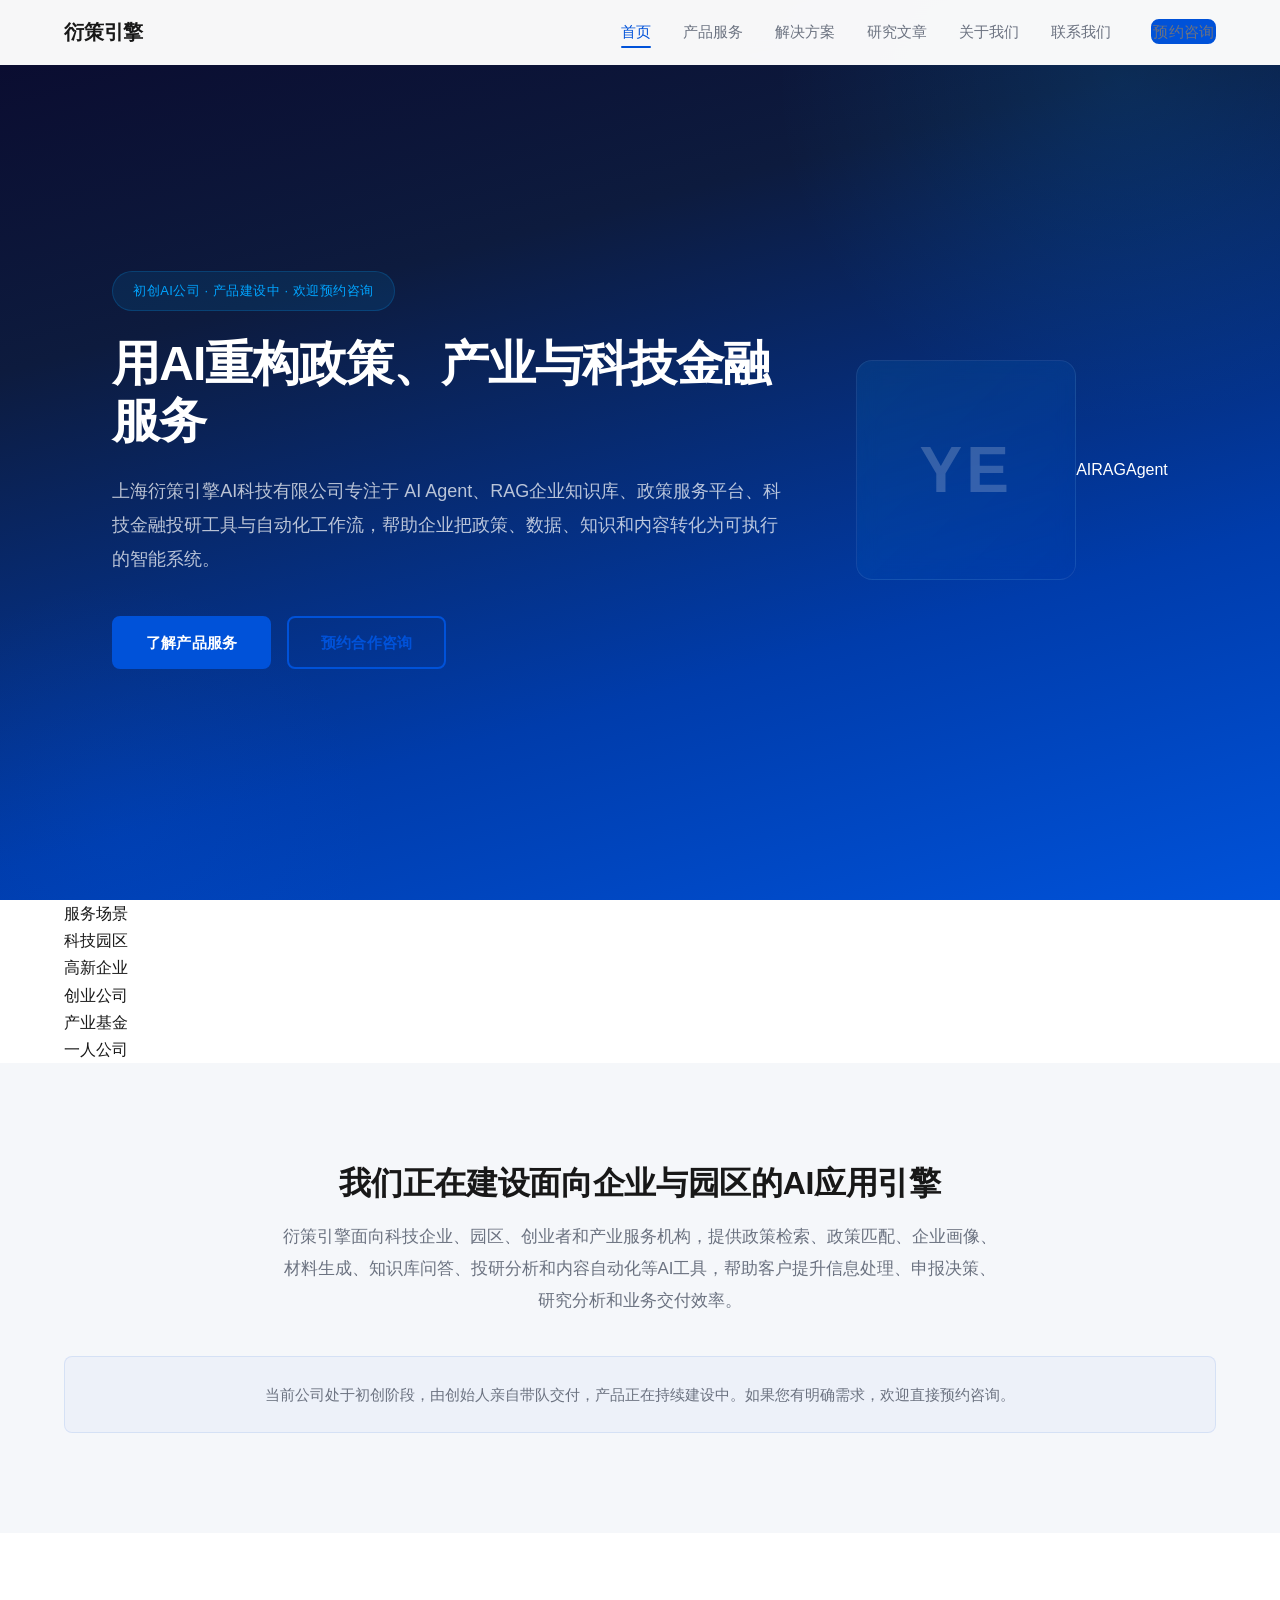
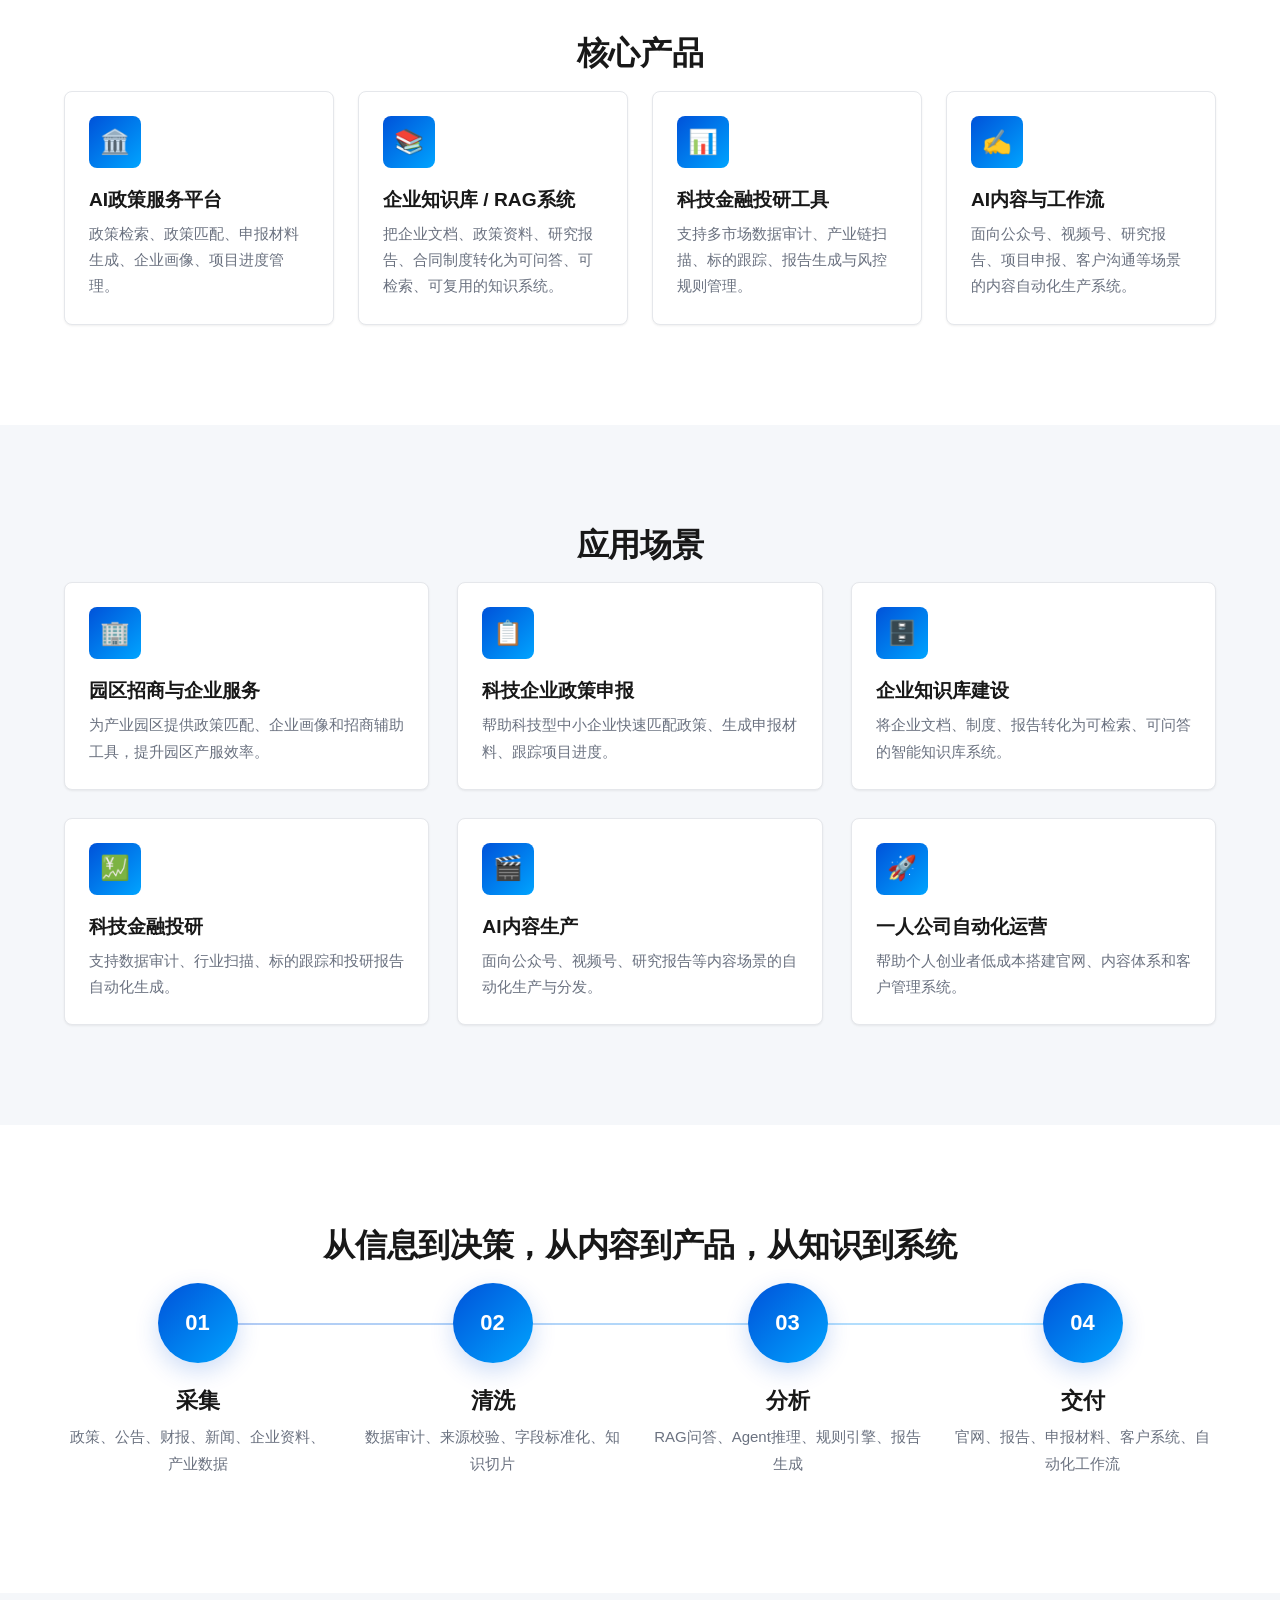
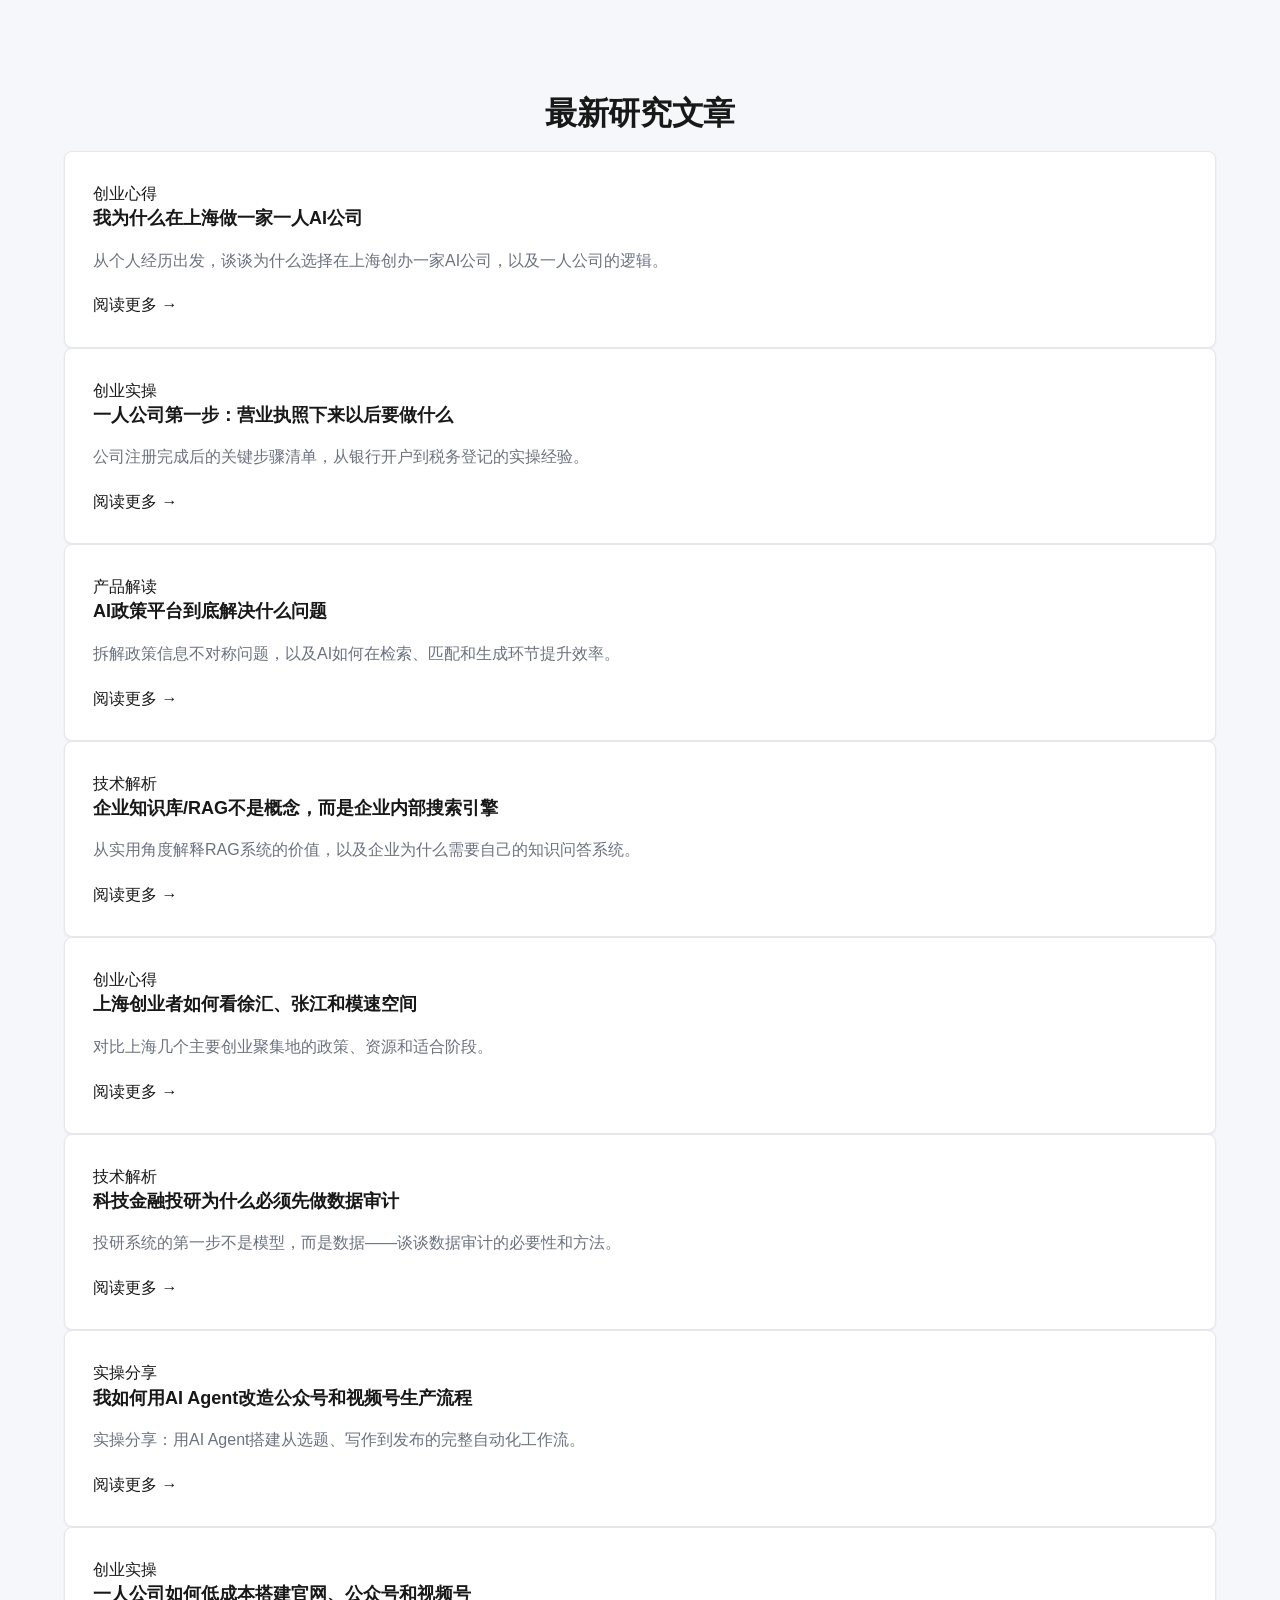
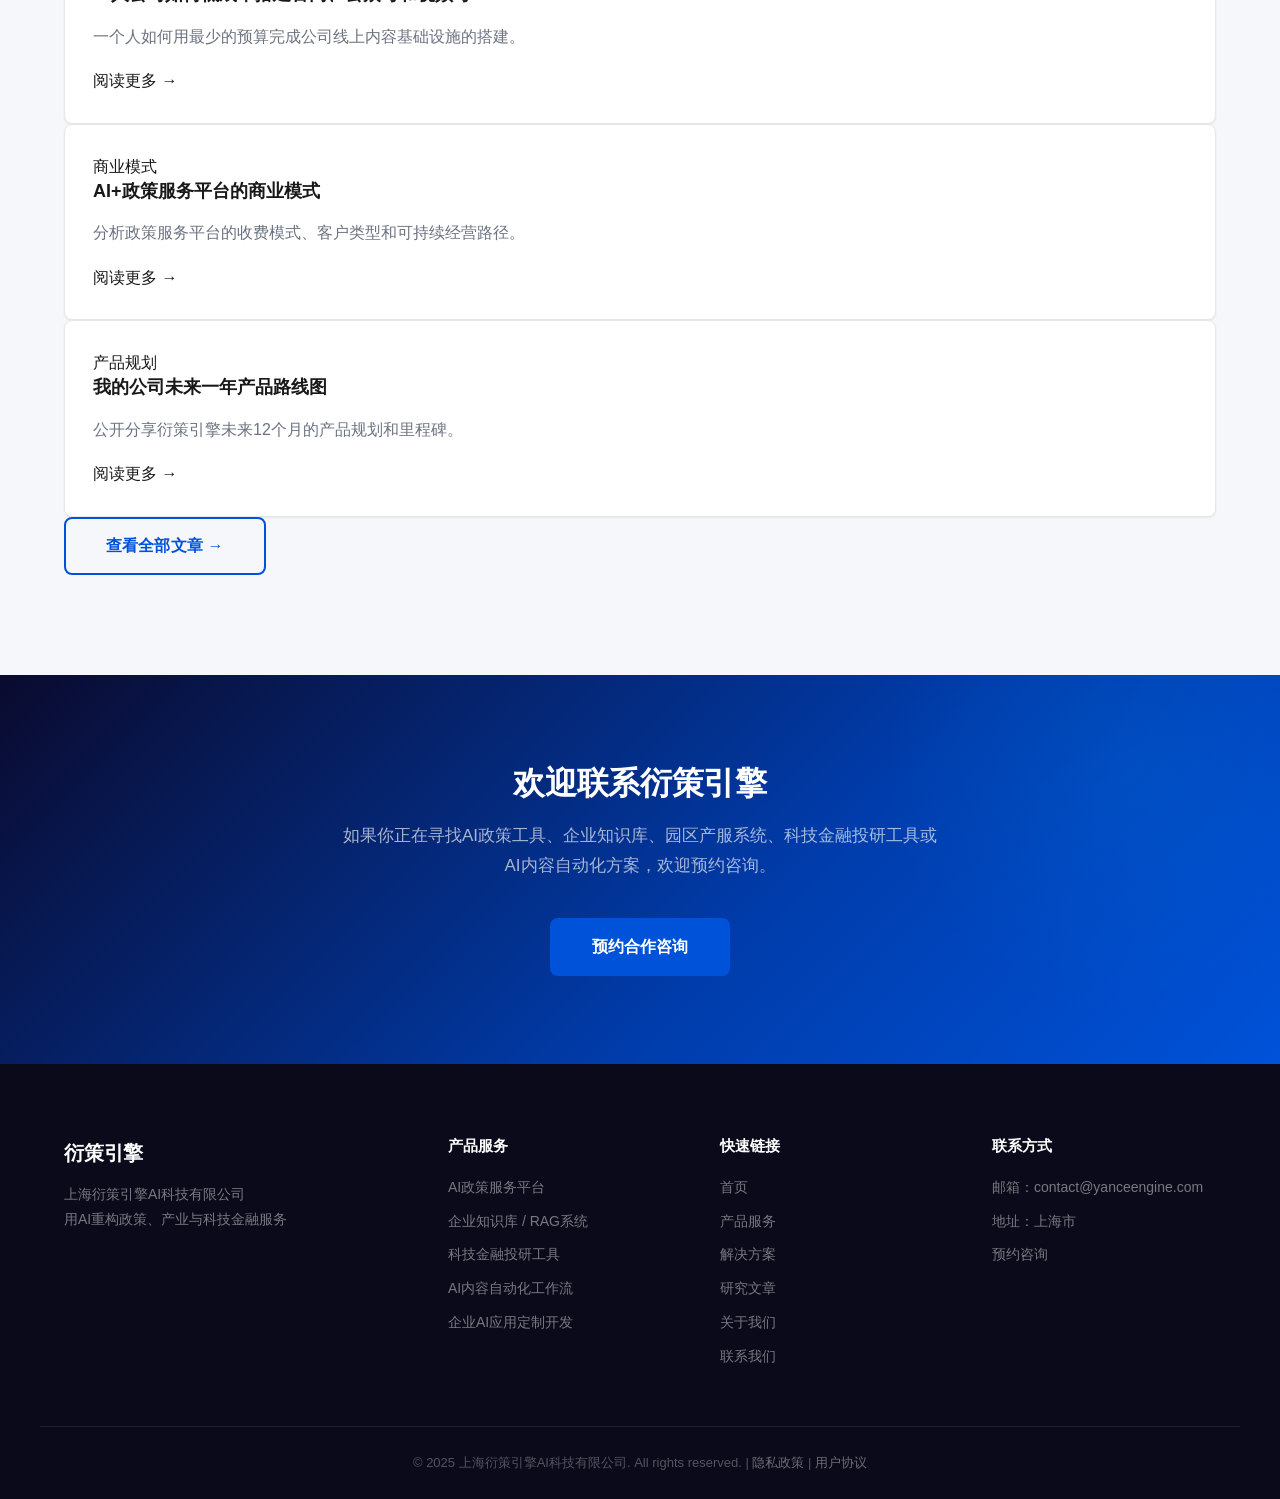
==== commit e733ef2c: "Redesign: Tencent-inspired premium UI - new color scheme, enhanced hero, card layouts, parallax, sta" ====
--- a/index.html
+++ b/index.html
@@ -41,11 +41,12 @@
   <main>
 
     <!-- ========== 1. Hero ========== -->
-    <section class="hero">
+    <section class="hero hero-premium" data-hero-pattern="grid-gradient">
+      <div class="hero-bg-decor" aria-hidden="true"></div>
       <div class="container hero-inner">
         <div class="hero-content">
-          <span class="badge">初创AI公司 · 产品建设中 · 欢迎预约咨询</span>
-          <h1>用AI重构政策、产业与科技金融服务</h1>
+          <span class="badge badge-hero">初创AI公司 · 产品建设中 · 欢迎预约咨询</span>
+          <h1 class="hero-headline">用AI重构政策、产业与科技金融服务</h1>
           <p class="hero-subtitle">上海衍策引擎AI科技有限公司专注于 AI Agent、RAG企业知识库、政策服务平台、科技金融投研工具与自动化工作流，帮助企业把政策、数据、知识和内容转化为可执行的智能系统。</p>
           <div class="hero-actions">
             <a href="products.html" class="btn btn-primary">了解产品服务</a>
@@ -55,8 +56,36 @@
         <div class="hero-graphic">
           <div class="hero-graphic-box">
             <span class="hero-graphic-text">YE</span>
-          </div>
-        </div>
+            <span class="hero-graphic-ring hero-graphic-ring-1" aria-hidden="true"></span>
+            <span class="hero-graphic-ring hero-graphic-ring-2" aria-hidden="true"></span>
+            <span class="hero-graphic-dot hero-graphic-dot-1" aria-hidden="true"></span>
+            <span class="hero-graphic-dot hero-graphic-dot-2" aria-hidden="true"></span>
+            <span class="hero-graphic-dot hero-graphic-dot-3" aria-hidden="true"></span>
+          </div>
+          <div class="hero-graphic-float hero-graphic-float-1" aria-hidden="true">
+            <span>AI</span>
+          </div>
+          <div class="hero-graphic-float hero-graphic-float-2" aria-hidden="true">
+            <span>RAG</span>
+          </div>
+          <div class="hero-graphic-float hero-graphic-float-3" aria-hidden="true">
+            <span>Agent</span>
+          </div>
+        </div>
+      </div>
+    </section>
+
+    <!-- ========== Trust Strip ========== -->
+    <section class="trust-strip">
+      <div class="container trust-strip-inner">
+        <span class="trust-strip-label">服务场景</span>
+        <ul class="trust-strip-items">
+          <li>科技园区</li>
+          <li>高新企业</li>
+          <li>创业公司</li>
+          <li>产业基金</li>
+          <li>一人公司</li>
+        </ul>
       </div>
     </section>
 
@@ -189,79 +218,122 @@
     <section class="section section-alt">
       <div class="container">
         <h2 class="section-title">最新研究文章</h2>
-        <ul class="article-list">
-
-          <li>
-            <a href="articles.html">
-              <h3>我为什么在上海做一家一人AI公司</h3>
-              <p>从个人经历出发，谈谈为什么选择在上海创办一家AI公司，以及一人公司的逻辑。</p>
-            </a>
-          </li>
-
-          <li>
-            <a href="articles.html">
-              <h3>一人公司第一步：营业执照下来以后要做什么</h3>
-              <p>公司注册完成后的关键步骤清单，从银行开户到税务登记的实操经验。</p>
-            </a>
-          </li>
-
-          <li>
-            <a href="articles.html">
-              <h3>AI政策平台到底解决什么问题</h3>
-              <p>拆解政策信息不对称问题，以及AI如何在检索、匹配和生成环节提升效率。</p>
-            </a>
-          </li>
-
-          <li>
-            <a href="articles.html">
-              <h3>企业知识库/RAG不是概念，而是企业内部搜索引擎</h3>
-              <p>从实用角度解释RAG系统的价值，以及企业为什么需要自己的知识问答系统。</p>
-            </a>
-          </li>
-
-          <li>
-            <a href="articles.html">
-              <h3>上海创业者如何看徐汇、张江和模速空间</h3>
-              <p>对比上海几个主要创业聚集地的政策、资源和适合阶段。</p>
-            </a>
-          </li>
-
-          <li>
-            <a href="articles.html">
-              <h3>科技金融投研为什么必须先做数据审计</h3>
-              <p>投研系统的第一步不是模型，而是数据——谈谈数据审计的必要性和方法。</p>
-            </a>
-          </li>
-
-          <li>
-            <a href="articles.html">
-              <h3>我如何用AI Agent改造公众号和视频号生产流程</h3>
-              <p>实操分享：用AI Agent搭建从选题、写作到发布的完整自动化工作流。</p>
-            </a>
-          </li>
-
-          <li>
-            <a href="articles.html">
-              <h3>一人公司如何低成本搭建官网、公众号和视频号</h3>
-              <p>一个人如何用最少的预算完成公司线上内容基础设施的搭建。</p>
-            </a>
-          </li>
-
-          <li>
-            <a href="articles.html">
-              <h3>AI+政策服务平台的商业模式</h3>
-              <p>分析政策服务平台的收费模式、客户类型和可持续经营路径。</p>
-            </a>
-          </li>
-
-          <li>
-            <a href="articles.html">
-              <h3>我的公司未来一年产品路线图</h3>
-              <p>公开分享衍策引擎未来12个月的产品规划和里程碑。</p>
-            </a>
-          </li>
-
-        </ul>
+        <div class="article-grid">
+
+          <article class="article-card">
+            <div class="article-card-meta">
+              <span class="article-card-category">创业心得</span>
+            </div>
+            <a href="articles.html" class="article-card-link">
+              <h3 class="article-card-title">我为什么在上海做一家一人AI公司</h3>
+              <p class="article-card-excerpt">从个人经历出发，谈谈为什么选择在上海创办一家AI公司，以及一人公司的逻辑。</p>
+              <span class="article-card-readmore">阅读更多 →</span>
+            </a>
+          </article>
+
+          <article class="article-card">
+            <div class="article-card-meta">
+              <span class="article-card-category">创业实操</span>
+            </div>
+            <a href="articles.html" class="article-card-link">
+              <h3 class="article-card-title">一人公司第一步：营业执照下来以后要做什么</h3>
+              <p class="article-card-excerpt">公司注册完成后的关键步骤清单，从银行开户到税务登记的实操经验。</p>
+              <span class="article-card-readmore">阅读更多 →</span>
+            </a>
+          </article>
+
+          <article class="article-card">
+            <div class="article-card-meta">
+              <span class="article-card-category">产品解读</span>
+            </div>
+            <a href="articles.html" class="article-card-link">
+              <h3 class="article-card-title">AI政策平台到底解决什么问题</h3>
+              <p class="article-card-excerpt">拆解政策信息不对称问题，以及AI如何在检索、匹配和生成环节提升效率。</p>
+              <span class="article-card-readmore">阅读更多 →</span>
+            </a>
+          </article>
+
+          <article class="article-card">
+            <div class="article-card-meta">
+              <span class="article-card-category">技术解析</span>
+            </div>
+            <a href="articles.html" class="article-card-link">
+              <h3 class="article-card-title">企业知识库/RAG不是概念，而是企业内部搜索引擎</h3>
+              <p class="article-card-excerpt">从实用角度解释RAG系统的价值，以及企业为什么需要自己的知识问答系统。</p>
+              <span class="article-card-readmore">阅读更多 →</span>
+            </a>
+          </article>
+
+          <article class="article-card">
+            <div class="article-card-meta">
+              <span class="article-card-category">创业心得</span>
+            </div>
+            <a href="articles.html" class="article-card-link">
+              <h3 class="article-card-title">上海创业者如何看徐汇、张江和模速空间</h3>
+              <p class="article-card-excerpt">对比上海几个主要创业聚集地的政策、资源和适合阶段。</p>
+              <span class="article-card-readmore">阅读更多 →</span>
+            </a>
+          </article>
+
+          <article class="article-card">
+            <div class="article-card-meta">
+              <span class="article-card-category">技术解析</span>
+            </div>
+            <a href="articles.html" class="article-card-link">
+              <h3 class="article-card-title">科技金融投研为什么必须先做数据审计</h3>
+              <p class="article-card-excerpt">投研系统的第一步不是模型，而是数据——谈谈数据审计的必要性和方法。</p>
+              <span class="article-card-readmore">阅读更多 →</span>
+            </a>
+          </article>
+
+          <article class="article-card">
+            <div class="article-card-meta">
+              <span class="article-card-category">实操分享</span>
+            </div>
+            <a href="articles.html" class="article-card-link">
+              <h3 class="article-card-title">我如何用AI Agent改造公众号和视频号生产流程</h3>
+              <p class="article-card-excerpt">实操分享：用AI Agent搭建从选题、写作到发布的完整自动化工作流。</p>
+              <span class="article-card-readmore">阅读更多 →</span>
+            </a>
+          </article>
+
+          <article class="article-card">
+            <div class="article-card-meta">
+              <span class="article-card-category">创业实操</span>
+            </div>
+            <a href="articles.html" class="article-card-link">
+              <h3 class="article-card-title">一人公司如何低成本搭建官网、公众号和视频号</h3>
+              <p class="article-card-excerpt">一个人如何用最少的预算完成公司线上内容基础设施的搭建。</p>
+              <span class="article-card-readmore">阅读更多 →</span>
+            </a>
+          </article>
+
+          <article class="article-card">
+            <div class="article-card-meta">
+              <span class="article-card-category">商业模式</span>
+            </div>
+            <a href="articles.html" class="article-card-link">
+              <h3 class="article-card-title">AI+政策服务平台的商业模式</h3>
+              <p class="article-card-excerpt">分析政策服务平台的收费模式、客户类型和可持续经营路径。</p>
+              <span class="article-card-readmore">阅读更多 →</span>
+            </a>
+          </article>
+
+          <article class="article-card">
+            <div class="article-card-meta">
+              <span class="article-card-category">产品规划</span>
+            </div>
+            <a href="articles.html" class="article-card-link">
+              <h3 class="article-card-title">我的公司未来一年产品路线图</h3>
+              <p class="article-card-excerpt">公开分享衍策引擎未来12个月的产品规划和里程碑。</p>
+              <span class="article-card-readmore">阅读更多 →</span>
+            </a>
+          </article>
+
+        </div>
+        <div class="article-grid-footer">
+          <a href="articles.html" class="btn btn-outline btn-lg">查看全部文章 →</a>
+        </div>
       </div>
     </section>
 
--- a/css/style.css
+++ b/css/style.css
@@ -1,49 +1,64 @@
-/* ========================================
-   YanceEngine 全局样式表
+/* ================================================================
+   YanceEngine 全局样式表 — Tencent-Inspired Premium Design
    公司：上海衍策引擎AI科技有限公司
-   ======================================== */
-
-/* ----------------------------------------
-   1. CSS 变量 / 设计令牌
+   设计风格：腾讯官网风格 — 高级、克制、留白、企业级 B2B 质感
+   ================================================================ */
+
+/* ----------------------------------------
+   1. CSS 自定义属性 / 设计令牌
    ---------------------------------------- */
 :root {
-  /* 主色 */
-  --color-primary: #0f172a;
-  --color-secondary: #1e40af;
-  --color-accent: #38bdf8;
-  --color-bg: #f8fafc;
-  --color-text: #111827;
-
-  /* 辅助色 */
-  --color-text-light: #64748b;
-  --color-border: #e2e8f0;
+  /* 主色 — 腾讯蓝系 */
+  --color-primary: #0052d9;
+  --color-primary-dark: #003cab;
+  --color-accent: #00a4ff;
+
+  /* 文字色 */
+  --color-text: #181818;
+  --color-text-secondary: #6b7280;
+  --color-text-light: #6b7280;
+
+  /* 背景色 */
+  --color-bg: #ffffff;
+  --color-section-alt: #f5f7fa;
   --color-white: #ffffff;
   --color-card-bg: #ffffff;
-  --color-section-alt: #f1f5f9;
-
-  /* 阴影 */
-  --shadow-sm: 0 1px 3px rgba(15, 23, 42, 0.06);
-  --shadow-md: 0 4px 12px rgba(15, 23, 42, 0.08);
-  --shadow-lg: 0 8px 30px rgba(15, 23, 42, 0.10);
-  --shadow-header: 0 2px 16px rgba(15, 23, 42, 0.08);
+
+  /* 边框 */
+  --color-border: #e5e7eb;
+
+  /* 页脚 */
+  --color-footer-bg: #0a0a1a;
+
+  /* 阴影 — 轻柔、有层次 */
+  --shadow-sm: 0 1px 3px rgba(0, 0, 0, 0.04), 0 1px 2px rgba(0, 0, 0, 0.03);
+  --shadow-md: 0 4px 16px rgba(0, 0, 0, 0.06), 0 2px 4px rgba(0, 0, 0, 0.03);
+  --shadow-lg: 0 12px 40px rgba(0, 0, 0, 0.1), 0 4px 12px rgba(0, 0, 0, 0.04);
+  --shadow-xl: 0 20px 60px rgba(0, 0, 0, 0.12), 0 8px 20px rgba(0, 0, 0, 0.06);
+  --shadow-header: 0 1px 12px rgba(0, 0, 0, 0.06);
+  --shadow-card-hover: 0 16px 48px rgba(0, 82, 217, 0.1), 0 4px 16px rgba(0, 0, 0, 0.06);
 
   /* 圆角 */
-  --radius-sm: 6px;
-  --radius-md: 10px;
-  --radius-lg: 16px;
+  --radius-sm: 4px;
+  --radius-md: 8px;
+  --radius-lg: 12px;
+  --radius-xl: 16px;
   --radius-full: 9999px;
 
-  /* 过渡 */
-  --transition-fast: 0.2s ease;
-  --transition-base: 0.3s ease;
-  --transition-slow: 0.5s ease;
+  /* 过渡 — 高级缓动曲线 */
+  --transition-fast: 0.2s cubic-bezier(0.4, 0, 0.2, 1);
+  --transition-base: 0.3s cubic-bezier(0.4, 0, 0.2, 1);
+  --transition-slow: 0.5s cubic-bezier(0.4, 0, 0.2, 1);
 
   /* 字体 */
-  --font-family: -apple-system, BlinkMacSystemFont, "PingFang SC", "Microsoft YaHei", Arial, sans-serif;
+  --font-family: "PingFang SC", "Helvetica Neue", "Microsoft YaHei", -apple-system, BlinkMacSystemFont, sans-serif;
 
   /* 容器 */
   --container-max: 1200px;
   --container-padding: 24px;
+
+  /* 导航高度 */
+  --nav-height: 64px;
 }
 
 /* ----------------------------------------
@@ -79,7 +94,7 @@
 }
 
 a:hover {
-  color: var(--color-secondary);
+  color: var(--color-primary);
 }
 
 img {
@@ -95,17 +110,23 @@
 h1, h2, h3, h4, h5, h6 {
   font-weight: 700;
   line-height: 1.3;
-  color: var(--color-primary);
-}
-
-h1 { font-size: 2.5rem; }
-h2 { font-size: 2rem; }
-h3 { font-size: 1.5rem; }
-h4 { font-size: 1.25rem; }
+  color: var(--color-text);
+}
+
+h1 { font-size: 2.75rem; letter-spacing: -0.02em; }
+h2 { font-size: 2rem; letter-spacing: -0.01em; }
+h3 { font-size: 1.375rem; }
+h4 { font-size: 1.125rem; }
 
 p {
   margin-bottom: 1rem;
-  color: var(--color-text-light);
+  color: var(--color-text-secondary);
+  line-height: 1.8;
+}
+
+strong {
+  font-weight: 600;
+  color: var(--color-text);
 }
 
 /* ----------------------------------------
@@ -118,36 +139,69 @@
 }
 
 .section {
-  padding: 80px 0;
+  padding: 100px 0;
 }
 
 .section-alt {
   background-color: var(--color-section-alt);
 }
 
+/* 内容板块（content-plan / video-scripts 页面） */
+.content-section {
+  padding: 80px 0;
+}
+
+.content-section.bg-light {
+  background-color: var(--color-section-alt);
+}
+
 .section-header {
   text-align: center;
-  margin-bottom: 56px;
+  margin-bottom: 64px;
 }
 
 .section-header h2 {
-  margin-bottom: 12px;
+  margin-bottom: 16px;
 }
 
 .section-header p {
-  font-size: 1.1rem;
+  font-size: 1.05rem;
   max-width: 640px;
   margin: 0 auto;
+  color: var(--color-text-secondary);
+}
+
+.section-title {
+  text-align: center;
+  margin-bottom: 16px;
+  font-size: 2rem;
+  letter-spacing: -0.01em;
+}
+
+.section-text {
+  font-size: 1.05rem;
+  max-width: 720px;
+  margin: 0 auto 32px;
+  text-align: center;
+  line-height: 1.9;
+  color: var(--color-text-secondary);
+}
+
+.section-subtitle {
+  font-size: 1.05rem;
+  color: var(--color-text-secondary);
+  max-width: 640px;
+  margin: 0 auto;
 }
 
 .section-label {
   display: inline-block;
-  font-size: 0.8rem;
+  font-size: 0.75rem;
   font-weight: 600;
-  letter-spacing: 2px;
+  letter-spacing: 3px;
   text-transform: uppercase;
-  color: var(--color-accent);
-  margin-bottom: 8px;
+  color: var(--color-primary);
+  margin-bottom: 12px;
 }
 
 .text-center { text-align: center; }
@@ -160,42 +214,44 @@
   display: inline-flex;
   align-items: center;
   justify-content: center;
-  padding: 12px 28px;
-  font-size: 0.95rem;
+  padding: 14px 32px;
+  font-size: 0.9375rem;
   font-weight: 600;
-  border-radius: var(--radius-sm);
+  border-radius: var(--radius-md);
   border: 2px solid transparent;
   cursor: pointer;
-  transition: all var(--transition-fast);
+  transition: all var(--transition-base);
   font-family: var(--font-family);
   line-height: 1.4;
   white-space: nowrap;
+  letter-spacing: 0.01em;
 }
 
 .btn-primary {
-  background-color: var(--color-secondary);
+  background-color: var(--color-primary);
   color: var(--color-white);
-  border-color: var(--color-secondary);
+  border-color: var(--color-primary);
 }
 
 .btn-primary:hover {
-  background-color: #1e3a8a;
-  border-color: #1e3a8a;
+  background-color: var(--color-primary-dark);
+  border-color: var(--color-primary-dark);
   color: var(--color-white);
-  transform: translateY(-1px);
-  box-shadow: var(--shadow-md);
+  transform: translateY(-2px);
+  box-shadow: 0 8px 24px rgba(0, 82, 217, 0.25);
 }
 
 .btn-outline {
   background-color: transparent;
-  color: var(--color-secondary);
-  border-color: var(--color-secondary);
+  color: var(--color-primary);
+  border-color: var(--color-primary);
 }
 
 .btn-outline:hover {
-  background-color: var(--color-secondary);
+  background-color: var(--color-primary);
   color: var(--color-white);
-  transform: translateY(-1px);
+  transform: translateY(-2px);
+  box-shadow: 0 8px 24px rgba(0, 82, 217, 0.2);
 }
 
 .btn-white {
@@ -205,24 +261,25 @@
 }
 
 .btn-white:hover {
-  background-color: var(--color-bg);
-  border-color: var(--color-bg);
-  transform: translateY(-1px);
-  box-shadow: var(--shadow-md);
+  background-color: rgba(255, 255, 255, 0.9);
+  border-color: rgba(255, 255, 255, 0.9);
+  transform: translateY(-2px);
+  box-shadow: 0 8px 24px rgba(0, 0, 0, 0.15);
 }
 
 .btn-sm {
-  padding: 8px 20px;
+  padding: 10px 24px;
   font-size: 0.875rem;
 }
 
 .btn-lg {
-  padding: 16px 36px;
-  font-size: 1.05rem;
-}
-
-/* ----------------------------------------
-   5. 头部导航
+  padding: 16px 40px;
+  font-size: 1rem;
+}
+
+/* ----------------------------------------
+   5. 头部导航 — Pattern B（.header）
+      用于 solutions / articles / about / contact / content-plan / video-scripts
    ---------------------------------------- */
 .header {
   position: fixed;
@@ -230,11 +287,12 @@
   left: 0;
   right: 0;
   z-index: 1000;
-  background-color: rgba(255, 255, 255, 0.95);
-  backdrop-filter: blur(12px);
-  -webkit-backdrop-filter: blur(12px);
-  transition: box-shadow var(--transition-base);
+  background-color: rgba(255, 255, 255, 0.97);
+  backdrop-filter: blur(20px);
+  -webkit-backdrop-filter: blur(20px);
+  transition: box-shadow var(--transition-base), border-color var(--transition-base);
   border-bottom: 1px solid transparent;
+  height: var(--nav-height);
 }
 
 .header.scrolled {
@@ -246,41 +304,198 @@
   display: flex;
   align-items: center;
   justify-content: space-between;
-  height: 72px;
-}
-
+  height: var(--nav-height);
+}
+
+/* ----------------------------------------
+   5b. 头部导航 — Pattern A（.site-header）
+      用于 index / products / privacy / terms
+   ---------------------------------------- */
+.site-header {
+  position: fixed;
+  top: 0;
+  left: 0;
+  right: 0;
+  z-index: 1000;
+  background-color: rgba(255, 255, 255, 0.97);
+  backdrop-filter: blur(20px);
+  -webkit-backdrop-filter: blur(20px);
+  transition: box-shadow var(--transition-base), border-color var(--transition-base);
+  border-bottom: 1px solid transparent;
+}
+
+.site-header.scrolled {
+  box-shadow: var(--shadow-header);
+  border-bottom-color: var(--color-border);
+}
+
+.header-inner {
+  display: flex;
+  align-items: center;
+  justify-content: space-between;
+  height: var(--nav-height);
+}
+
+/* ----------------------------------------
+   5c. Logo
+   ---------------------------------------- */
 .logo {
   display: flex;
   align-items: center;
   gap: 10px;
   font-weight: 700;
-  font-size: 1.2rem;
-  color: var(--color-primary);
+  font-size: 1.25rem;
+  color: var(--color-text);
   flex-shrink: 0;
+  letter-spacing: -0.01em;
 }
 
 .logo img,
 .logo svg {
-  height: 36px;
+  height: 32px;
   width: auto;
 }
 
+.logo-icon {
+  width: 32px;
+  height: 32px;
+  display: flex;
+  align-items: center;
+  justify-content: center;
+}
+
+/* ----------------------------------------
+   5d. 导航 — Pattern B（.nav）
+   ---------------------------------------- */
 .nav {
   display: flex;
   align-items: center;
+  gap: 36px;
+}
+
+.nav ul {
+  display: flex;
+  align-items: center;
   gap: 32px;
-}
-
+  list-style: none;
+  margin: 0;
+  padding: 0;
+}
+
+.nav ul li a {
+  font-size: 0.9375rem;
+  font-weight: 500;
+  color: var(--color-text-secondary);
+  position: relative;
+  padding: 4px 0;
+  transition: color var(--transition-fast);
+}
+
+.nav ul li a::after {
+  content: '';
+  position: absolute;
+  bottom: -4px;
+  left: 0;
+  width: 0;
+  height: 2px;
+  background-color: var(--color-primary);
+  border-radius: 1px;
+  transition: width var(--transition-base);
+}
+
+.nav ul li a:hover,
+.nav ul li a.active {
+  color: var(--color-primary);
+}
+
+.nav ul li a:hover::after,
+.nav ul li a.active::after {
+  width: 100%;
+}
+
+.nav-cta {
+  margin-left: 8px;
+}
+
+.nav ul li.nav-cta a {
+  padding: 0;
+}
+
+.nav ul li.nav-cta a::after {
+  display: none;
+}
+
+/* ----------------------------------------
+   5e. 导航 — Pattern A（.main-nav）
+   ---------------------------------------- */
+.main-nav {
+  display: flex;
+  align-items: center;
+}
+
+.main-nav ul {
+  display: flex;
+  align-items: center;
+  gap: 32px;
+  list-style: none;
+  margin: 0;
+  padding: 0;
+}
+
+.main-nav ul li a {
+  font-size: 0.9375rem;
+  font-weight: 500;
+  color: var(--color-text-secondary);
+  position: relative;
+  padding: 4px 0;
+  transition: color var(--transition-fast);
+}
+
+.main-nav ul li a::after {
+  content: '';
+  position: absolute;
+  bottom: -4px;
+  left: 0;
+  width: 0;
+  height: 2px;
+  background-color: var(--color-primary);
+  border-radius: 1px;
+  transition: width var(--transition-base);
+}
+
+.main-nav ul li a:hover,
+.main-nav ul li a.active {
+  color: var(--color-primary);
+}
+
+.main-nav ul li a:hover::after,
+.main-nav ul li a.active::after {
+  width: 100%;
+}
+
+.main-nav ul li.nav-cta {
+  margin-left: 8px;
+}
+
+.main-nav ul li.nav-cta a {
+  padding: 0;
+}
+
+.main-nav ul li.nav-cta a::after {
+  display: none;
+}
+
+/* 导航链接容器 */
 .nav-links {
   display: flex;
   align-items: center;
-  gap: 28px;
+  gap: 32px;
 }
 
 .nav-links a {
-  font-size: 0.925rem;
+  font-size: 0.9375rem;
   font-weight: 500;
-  color: var(--color-text-light);
+  color: var(--color-text-secondary);
   position: relative;
   padding: 4px 0;
   transition: color var(--transition-fast);
@@ -289,17 +504,18 @@
 .nav-links a::after {
   content: '';
   position: absolute;
-  bottom: -2px;
+  bottom: -4px;
   left: 0;
   width: 0;
   height: 2px;
-  background-color: var(--color-secondary);
+  background-color: var(--color-primary);
+  border-radius: 1px;
   transition: width var(--transition-base);
 }
 
 .nav-links a:hover,
 .nav-links a.active {
-  color: var(--color-secondary);
+  color: var(--color-primary);
 }
 
 .nav-links a:hover::after,
@@ -307,11 +523,10 @@
   width: 100%;
 }
 
-.nav-cta {
-  margin-left: 8px;
-}
-
-/* 汉堡菜单按钮 */
+/* ----------------------------------------
+   5f. 汉堡菜单 / nav-toggle / hamburger
+   ---------------------------------------- */
+.nav-toggle,
 .hamburger {
   display: none;
   flex-direction: column;
@@ -326,26 +541,32 @@
   z-index: 1100;
 }
 
+.nav-toggle span,
 .hamburger span {
   display: block;
-  width: 22px;
+  width: 20px;
   height: 2px;
-  background-color: var(--color-primary);
+  background-color: var(--color-text);
   border-radius: 2px;
   transition: all var(--transition-base);
 }
 
+.nav-toggle span:nth-child(1),
 .hamburger span:nth-child(1) { margin-bottom: 5px; }
+.nav-toggle span:nth-child(2),
 .hamburger span:nth-child(2) { margin-bottom: 5px; }
 
+.nav-toggle.active span:nth-child(1),
 .hamburger.active span:nth-child(1) {
   transform: rotate(45deg) translate(5px, 5px);
 }
 
+.nav-toggle.active span:nth-child(2),
 .hamburger.active span:nth-child(2) {
   opacity: 0;
 }
 
+.nav-toggle.active span:nth-child(3),
 .hamburger.active span:nth-child(3) {
   transform: rotate(-45deg) translate(5px, -5px);
 }
@@ -355,7 +576,7 @@
   display: none;
   position: fixed;
   inset: 0;
-  background-color: rgba(15, 23, 42, 0.5);
+  background-color: rgba(0, 0, 0, 0.4);
   z-index: 999;
   opacity: 0;
   transition: opacity var(--transition-base);
@@ -366,35 +587,38 @@
 }
 
 /* ----------------------------------------
-   6. Hero 区域
+   6. Hero 区域（首页）
    ---------------------------------------- */
 .hero {
-  padding: 160px 0 100px;
-  background: linear-gradient(160deg, var(--color-primary) 0%, #1e293b 50%, var(--color-secondary) 100%);
+  min-height: 100vh;
+  padding: 160px 0 120px;
+  background: linear-gradient(165deg, #0a0a2e 0%, #0d1b3e 30%, var(--color-primary-dark) 70%, var(--color-primary) 100%);
   color: var(--color-white);
   position: relative;
   overflow: hidden;
+  display: flex;
+  align-items: center;
 }
 
 .hero::before {
   content: '';
   position: absolute;
-  top: -50%;
-  right: -20%;
-  width: 600px;
-  height: 600px;
-  background: radial-gradient(circle, rgba(56, 189, 248, 0.12) 0%, transparent 70%);
+  top: -30%;
+  right: -15%;
+  width: 700px;
+  height: 700px;
+  background: radial-gradient(circle, rgba(0, 164, 255, 0.12) 0%, transparent 70%);
   border-radius: 50%;
 }
 
 .hero::after {
   content: '';
   position: absolute;
-  bottom: -30%;
+  bottom: -20%;
   left: -10%;
-  width: 400px;
-  height: 400px;
-  background: radial-gradient(circle, rgba(30, 64, 175, 0.15) 0%, transparent 70%);
+  width: 500px;
+  height: 500px;
+  background: radial-gradient(circle, rgba(0, 82, 217, 0.15) 0%, transparent 70%);
   border-radius: 50%;
 }
 
@@ -403,15 +627,25 @@
   z-index: 1;
 }
 
+/* Hero 两栏布局 */
+.hero-inner {
+  display: grid;
+  grid-template-columns: 1fr auto;
+  gap: 64px;
+  align-items: center;
+}
+
 .hero-content {
-  max-width: 720px;
+  max-width: 680px;
 }
 
 .hero h1 {
   color: var(--color-white);
-  font-size: 2.75rem;
-  margin-bottom: 20px;
-  line-height: 1.25;
+  font-size: 3rem;
+  margin-bottom: 24px;
+  line-height: 1.2;
+  font-weight: 800;
+  letter-spacing: -0.02em;
 }
 
 .hero h1 .highlight {
@@ -419,10 +653,37 @@
 }
 
 .hero p {
-  color: rgba(255, 255, 255, 0.75);
-  font-size: 1.15rem;
-  margin-bottom: 36px;
-  line-height: 1.8;
+  color: rgba(255, 255, 255, 0.72);
+  font-size: 1.125rem;
+  margin-bottom: 40px;
+  line-height: 1.9;
+}
+
+/* Hero 标签徽章 */
+.badge {
+  display: inline-block;
+  padding: 8px 20px;
+  font-size: 0.8125rem;
+  font-weight: 500;
+  color: var(--color-accent);
+  background-color: rgba(0, 164, 255, 0.1);
+  border: 1px solid rgba(0, 164, 255, 0.2);
+  border-radius: var(--radius-full);
+  margin-bottom: 24px;
+  letter-spacing: 0.5px;
+}
+
+.hero-subtitle {
+  font-size: 1.125rem;
+  line-height: 1.9;
+  color: rgba(255, 255, 255, 0.72);
+}
+
+/* Hero 按钮组 */
+.hero-actions {
+  display: flex;
+  gap: 16px;
+  flex-wrap: wrap;
 }
 
 .hero-buttons {
@@ -431,8 +692,98 @@
   flex-wrap: wrap;
 }
 
-/* ----------------------------------------
-   7. 卡片网格（功能、产品、解决方案）
+/* Hero 右侧图形 */
+.hero-graphic {
+  display: flex;
+  align-items: center;
+  justify-content: center;
+}
+
+.hero-graphic-box {
+  width: 220px;
+  height: 220px;
+  border-radius: var(--radius-xl);
+  background: linear-gradient(135deg, rgba(0, 164, 255, 0.12), rgba(0, 60, 171, 0.2));
+  border: 1px solid rgba(255, 255, 255, 0.08);
+  display: flex;
+  align-items: center;
+  justify-content: center;
+  backdrop-filter: blur(10px);
+}
+
+.hero-graphic-text {
+  font-size: 4rem;
+  font-weight: 900;
+  color: rgba(255, 255, 255, 0.2);
+  letter-spacing: 4px;
+}
+
+/* ----------------------------------------
+   7. 页面横幅（子页面通用）
+   ---------------------------------------- */
+.page-banner {
+  padding: 140px 0 64px;
+  background: linear-gradient(165deg, #0a0a2e 0%, #0d1b3e 40%, var(--color-primary-dark) 100%);
+  color: var(--color-white);
+  text-align: center;
+  position: relative;
+  overflow: hidden;
+}
+
+.page-banner::before {
+  content: '';
+  position: absolute;
+  top: -40%;
+  right: -10%;
+  width: 400px;
+  height: 400px;
+  background: radial-gradient(circle, rgba(0, 164, 255, 0.08) 0%, transparent 70%);
+  border-radius: 50%;
+}
+
+.page-banner h1 {
+  color: var(--color-white);
+  font-size: 2.5rem;
+  margin-bottom: 16px;
+  position: relative;
+  z-index: 1;
+  font-weight: 800;
+  letter-spacing: -0.02em;
+}
+
+.page-banner p {
+  color: rgba(255, 255, 255, 0.6);
+  font-size: 1.0625rem;
+  max-width: 600px;
+  margin: 0 auto;
+  position: relative;
+  z-index: 1;
+}
+
+/* 兼容 page-header 别名 */
+.page-header {
+  padding: 140px 0 64px;
+  background: linear-gradient(165deg, #0a0a2e 0%, #0d1b3e 40%, var(--color-primary-dark) 100%);
+  color: var(--color-white);
+  text-align: center;
+}
+
+.page-header h1 {
+  color: var(--color-white);
+  font-size: 2.5rem;
+  margin-bottom: 16px;
+  font-weight: 800;
+}
+
+.page-header p {
+  color: rgba(255, 255, 255, 0.6);
+  font-size: 1.0625rem;
+  max-width: 600px;
+  margin: 0 auto;
+}
+
+/* ----------------------------------------
+   8. 卡片网格
    ---------------------------------------- */
 .card-grid {
   display: grid;
@@ -446,31 +797,39 @@
   gap: 28px;
 }
 
+.card-grid-3 {
+  display: grid;
+  grid-template-columns: repeat(3, 1fr);
+  gap: 28px;
+}
+
 .card-grid-4 {
   display: grid;
   grid-template-columns: repeat(4, 1fr);
   gap: 24px;
 }
 
+/* 通用卡片 */
 .card {
   background-color: var(--color-card-bg);
   border-radius: var(--radius-md);
-  padding: 32px;
+  padding: 24px;
   border: 1px solid var(--color-border);
   transition: all var(--transition-base);
+  box-shadow: var(--shadow-sm);
 }
 
 .card:hover {
-  transform: translateY(-4px);
-  box-shadow: var(--shadow-lg);
+  transform: translateY(-8px);
+  box-shadow: var(--shadow-card-hover);
   border-color: transparent;
 }
 
 .card-icon {
   width: 52px;
   height: 52px;
-  background: linear-gradient(135deg, var(--color-secondary), var(--color-accent));
-  border-radius: var(--radius-sm);
+  background: linear-gradient(135deg, var(--color-primary), var(--color-accent));
+  border-radius: var(--radius-md);
   display: flex;
   align-items: center;
   justify-content: center;
@@ -479,52 +838,204 @@
   color: var(--color-white);
 }
 
+.card-icon svg {
+  width: 24px;
+  height: 24px;
+  stroke: var(--color-white);
+}
+
 .card h3 {
   font-size: 1.2rem;
   margin-bottom: 10px;
+  font-weight: 600;
 }
 
 .card p {
-  font-size: 0.925rem;
+  font-size: 0.9375rem;
+  line-height: 1.75;
+  margin-bottom: 0;
+  color: var(--color-text-secondary);
+}
+
+.card ul {
+  list-style: disc;
+  padding-left: 1.25rem;
+  margin-top: 8px;
+}
+
+.card ul li {
+  font-size: 0.9375rem;
+  color: var(--color-text-secondary);
+  margin-bottom: 4px;
   line-height: 1.7;
-  margin-bottom: 0;
 }
 
 .card-link {
   display: inline-flex;
   align-items: center;
   gap: 6px;
-  margin-top: 16px;
-  font-size: 0.9rem;
+  margin-top: 20px;
+  font-size: 0.9375rem;
   font-weight: 600;
-  color: var(--color-secondary);
+  color: var(--color-primary);
+  transition: gap var(--transition-base);
 }
 
 .card-link:hover {
-  gap: 10px;
+  gap: 12px;
+  color: var(--color-primary-dark);
 }
 
 .card-link::after {
   content: '\2192';
 }
 
-/* 产品卡片 */
+/* 产品卡片（可点击的 <a> 包裹） */
+.card-product {
+  display: block;
+  text-decoration: none;
+}
+
+.card-product h3,
+.card-scenario h3 {
+  margin-bottom: 8px;
+}
+
+/* ----------------------------------------
+   9. 产品卡片（products.html）
+   ---------------------------------------- */
 .product-card {
-  padding: 36px;
-}
-
-.product-card .card-icon {
-  width: 60px;
-  height: 60px;
+  background-color: var(--color-card-bg);
+  border-radius: var(--radius-lg);
+  padding: 48px;
+  border: 1px solid var(--color-border);
+  box-shadow: var(--shadow-sm);
+  transition: all var(--transition-base);
+}
+
+.product-card:hover {
+  box-shadow: var(--shadow-md);
+  border-color: rgba(0, 82, 217, 0.15);
+}
+
+.product-header {
+  display: flex;
+  align-items: flex-start;
+  gap: 20px;
+  margin-bottom: 36px;
+  padding-bottom: 28px;
+  border-bottom: 1px solid var(--color-border);
+}
+
+.product-icon {
+  font-size: 2.5rem;
+  flex-shrink: 0;
+  line-height: 1;
+}
+
+.product-header h2 {
   font-size: 1.75rem;
-}
-
-/* ----------------------------------------
-   8. 数据统计条
+  margin-bottom: 8px;
+  font-weight: 700;
+}
+
+.product-tagline {
+  font-size: 1rem;
+  color: var(--color-text-secondary);
+  margin-bottom: 0;
+}
+
+.product-body {
+  display: flex;
+  flex-direction: column;
+  gap: 28px;
+}
+
+.product-field {
+  padding-bottom: 24px;
+  border-bottom: 1px solid rgba(0, 0, 0, 0.04);
+}
+
+.product-field:last-child {
+  border-bottom: none;
+  padding-bottom: 0;
+}
+
+.product-field h4 {
+  font-size: 0.9375rem;
+  font-weight: 600;
+  color: var(--color-primary);
+  margin-bottom: 10px;
+  text-transform: uppercase;
+  letter-spacing: 0.5px;
+}
+
+.product-field p {
+  font-size: 0.9375rem;
+  line-height: 1.75;
+  margin-bottom: 0;
+}
+
+.product-field ul {
+  list-style: disc;
+  padding-left: 1.25rem;
+}
+
+.product-field ul li {
+  font-size: 0.9375rem;
+  color: var(--color-text-secondary);
+  margin-bottom: 6px;
+  line-height: 1.7;
+}
+
+/* ----------------------------------------
+   10. 解决方案卡片（solutions.html）
+   ---------------------------------------- */
+.solutions-grid {
+  /* 复用 card-grid */
+}
+
+.solution-card {
+  padding: 32px;
+}
+
+.solution-meta {
+  margin-top: 16px;
+  padding-top: 12px;
+}
+
+.solution-meta h4 {
+  font-size: 0.8125rem;
+  font-weight: 600;
+  color: var(--color-primary);
+  margin-bottom: 6px;
+  text-transform: uppercase;
+  letter-spacing: 0.5px;
+}
+
+.solution-meta p {
+  font-size: 0.9375rem;
+  margin-bottom: 4px;
+}
+
+.solution-meta ul {
+  list-style: disc;
+  padding-left: 1.25rem;
+}
+
+.solution-meta ul li {
+  font-size: 0.9375rem;
+  color: var(--color-text-secondary);
+  margin-bottom: 4px;
+  line-height: 1.7;
+}
+
+/* ----------------------------------------
+   11. 数据统计条
    ---------------------------------------- */
 .stats-bar {
-  background-color: var(--color-primary);
-  padding: 48px 0;
+  background: linear-gradient(135deg, #0a0a2e 0%, var(--color-primary-dark) 100%);
+  padding: 64px 0;
 }
 
 .stats-grid {
@@ -539,42 +1050,104 @@
 }
 
 .stat-number {
-  font-size: 2.5rem;
+  font-size: 2.75rem;
   font-weight: 800;
   color: var(--color-accent);
   line-height: 1.2;
-  margin-bottom: 6px;
+  margin-bottom: 8px;
+  letter-spacing: -0.02em;
 }
 
 .stat-number .suffix {
-  font-size: 1.2rem;
+  font-size: 1.25rem;
   font-weight: 600;
 }
 
 .stat-label {
-  font-size: 0.9rem;
-  color: rgba(255, 255, 255, 0.65);
-}
-
-/* ----------------------------------------
-   9. 方法论 / 流程步骤
-   ---------------------------------------- */
+  font-size: 0.9375rem;
+  color: rgba(255, 255, 255, 0.6);
+}
+
+/* ----------------------------------------
+   12. 方法论 / 流程步骤
+   ---------------------------------------- */
+
+/* steps-grid / step（多页面使用） */
+.steps-grid {
+  display: grid;
+  grid-template-columns: repeat(4, 1fr);
+  gap: 28px;
+  position: relative;
+}
+
+.steps-grid::before {
+  content: '';
+  position: absolute;
+  top: 40px;
+  left: 12.5%;
+  right: 12.5%;
+  height: 2px;
+  background: linear-gradient(90deg, var(--color-primary), var(--color-accent));
+  z-index: 0;
+  opacity: 0.3;
+}
+
+.step {
+  text-align: center;
+  position: relative;
+  z-index: 1;
+}
+
+.step .step-number,
+.step-number {
+  width: 80px;
+  height: 80px;
+  border-radius: 50%;
+  background: linear-gradient(135deg, var(--color-primary), var(--color-accent));
+  color: var(--color-white);
+  font-size: 1.375rem;
+  font-weight: 800;
+  display: flex;
+  align-items: center;
+  justify-content: center;
+  margin: 0 auto 24px;
+  box-shadow: 0 8px 24px rgba(0, 82, 217, 0.2);
+  transition: transform var(--transition-base), box-shadow var(--transition-base);
+}
+
+.step:hover .step-number {
+  transform: scale(1.08);
+  box-shadow: 0 12px 32px rgba(0, 82, 217, 0.3);
+}
+
+.step h3 {
+  margin-bottom: 8px;
+  font-weight: 600;
+}
+
+.step p {
+  font-size: 0.9375rem;
+  color: var(--color-text-secondary);
+}
+
+/* process-steps / process-step（别名兼容） */
 .process-steps {
   display: grid;
   grid-template-columns: repeat(4, 1fr);
-  gap: 24px;
+  gap: 28px;
   position: relative;
 }
 
 .process-steps::before {
   content: '';
   position: absolute;
-  top: 36px;
+  top: 40px;
   left: 12.5%;
   right: 12.5%;
   height: 2px;
-  background: linear-gradient(90deg, var(--color-secondary), var(--color-accent));
+  background: linear-gradient(90deg, var(--color-primary), var(--color-accent));
   z-index: 0;
+  opacity: 0.3;
 }
 
 .process-step {
@@ -583,43 +1156,32 @@
   z-index: 1;
 }
 
-.step-number {
-  width: 72px;
-  height: 72px;
-  border-radius: 50%;
-  background: linear-gradient(135deg, var(--color-secondary), var(--color-accent));
-  color: var(--color-white);
-  font-size: 1.5rem;
-  font-weight: 800;
-  display: flex;
-  align-items: center;
-  justify-content: center;
-  margin: 0 auto 20px;
-  box-shadow: var(--shadow-md);
-}
-
 .process-step h4 {
   margin-bottom: 8px;
+  font-weight: 600;
 }
 
 .process-step p {
-  font-size: 0.875rem;
-}
-
-/* ----------------------------------------
-   10. 文章列表
+  font-size: 0.9375rem;
+  color: var(--color-text-secondary);
+}
+
+/* methodology section */
+.methodology section {
+  padding: 80px 0;
+}
+
+/* ----------------------------------------
+   13. 文章列表
    ---------------------------------------- */
 .article-list {
   display: grid;
-  gap: 24px;
-}
-
+  gap: 16px;
+}
+
+/* article-item（articles.html / index.html） */
 .article-item {
-  display: grid;
-  grid-template-columns: 1fr auto;
-  gap: 24px;
-  align-items: start;
-  padding: 28px 32px;
+  padding: 24px 28px;
   background-color: var(--color-card-bg);
   border-radius: var(--radius-md);
   border: 1px solid var(--color-border);
@@ -632,53 +1194,430 @@
   transform: translateX(4px);
 }
 
+.article-item h3 {
+  font-size: 1.0625rem;
+  margin-bottom: 6px;
+  font-weight: 600;
+}
+
+.article-item h3 a {
+  color: var(--color-text);
+  transition: color var(--transition-fast);
+}
+
+.article-item h3 a:hover {
+  color: var(--color-primary);
+}
+
+.article-item p {
+  font-size: 0.9375rem;
+  margin-bottom: 0;
+  line-height: 1.7;
+  color: var(--color-text-secondary);
+}
+
 .article-meta {
   display: flex;
   align-items: center;
   gap: 16px;
-  margin-bottom: 8px;
+  margin-bottom: 10px;
 }
 
 .article-tag {
   display: inline-block;
-  padding: 3px 10px;
+  padding: 4px 12px;
   font-size: 0.75rem;
   font-weight: 600;
-  color: var(--color-secondary);
-  background-color: rgba(30, 64, 175, 0.08);
+  color: var(--color-primary);
+  background-color: rgba(0, 82, 217, 0.06);
   border-radius: var(--radius-full);
 }
 
 .article-date {
-  font-size: 0.825rem;
-  color: var(--color-text-light);
-}
-
-.article-item h3 {
-  font-size: 1.15rem;
-  margin-bottom: 6px;
-}
-
-.article-item p {
-  font-size: 0.9rem;
-  margin-bottom: 0;
-  line-height: 1.65;
+  font-size: 0.8125rem;
+  color: var(--color-text-secondary);
 }
 
 .article-arrow {
-  font-size: 1.5rem;
-  color: var(--color-text-light);
+  font-size: 1.25rem;
+  color: var(--color-text-secondary);
   transition: all var(--transition-fast);
   align-self: center;
 }
 
 .article-item:hover .article-arrow {
-  color: var(--color-secondary);
+  color: var(--color-primary);
   transform: translateX(4px);
 }
 
-/* ----------------------------------------
-   11. 时间线（关于我们页面）
+/* index 页面 article-list（<ul> 结构） */
+.section .article-list li {
+  margin-bottom: 0;
+}
+
+.section .article-list li a {
+  display: block;
+  padding: 20px 28px;
+  background-color: var(--color-card-bg);
+  border-radius: var(--radius-md);
+  border: 1px solid var(--color-border);
+  transition: all var(--transition-base);
+}
+
+.section .article-list li a:hover {
+  box-shadow: var(--shadow-md);
+  border-color: transparent;
+  transform: translateX(4px);
+}
+
+.section .article-list li a h3 {
+  font-size: 1.0625rem;
+  margin-bottom: 4px;
+}
+
+.section .article-list li a p {
+  font-size: 0.9375rem;
+  margin-bottom: 0;
+  line-height: 1.7;
+}
+
+/* articles.html 多栏布局 */
+.articles-columns {
+  display: flex;
+  flex-direction: column;
+  gap: 56px;
+}
+
+.article-column {
+  /* 每个栏目块 */
+}
+
+.column-header {
+  margin-bottom: 24px;
+  padding-bottom: 16px;
+  border-bottom: 2px solid var(--color-primary);
+}
+
+.column-header h2 {
+  font-size: 1.375rem;
+  font-weight: 700;
+  color: var(--color-text);
+}
+
+.articles-note {
+  text-align: center;
+  padding: 32px;
+  margin-top: 48px;
+  background-color: var(--color-section-alt);
+  border-radius: var(--radius-md);
+}
+
+.articles-note p {
+  font-size: 0.9375rem;
+  color: var(--color-text-secondary);
+  margin-bottom: 0;
+}
+
+.articles-note a {
+  color: var(--color-primary);
+  font-weight: 600;
+}
+
+/* article-card（content-plan.html） */
+.article-cards {
+  display: grid;
+  grid-template-columns: repeat(2, 1fr);
+  gap: 28px;
+}
+
+.article-card {
+  background-color: var(--color-card-bg);
+  border-radius: var(--radius-md);
+  padding: 28px;
+  border: 1px solid var(--color-border);
+  transition: all var(--transition-base);
+  box-shadow: var(--shadow-sm);
+}
+
+.article-card:hover {
+  transform: translateY(-4px);
+  box-shadow: var(--shadow-md);
+  border-color: transparent;
+}
+
+.article-card h3 {
+  font-size: 1.125rem;
+  margin-bottom: 16px;
+  font-weight: 600;
+  color: var(--color-text);
+}
+
+.article-detail {
+  padding: 10px 0;
+  border-bottom: 1px solid rgba(0, 0, 0, 0.04);
+}
+
+.article-detail:last-child {
+  border-bottom: none;
+}
+
+.article-detail strong {
+  font-size: 0.8125rem;
+  font-weight: 600;
+  color: var(--color-primary);
+  display: block;
+  margin-bottom: 4px;
+}
+
+.article-detail p {
+  font-size: 0.9375rem;
+  margin-bottom: 0;
+  line-height: 1.7;
+}
+
+.article-detail.highlight {
+  background-color: rgba(0, 82, 217, 0.03);
+  margin: 8px -12px -8px;
+  padding: 12px;
+  border-radius: var(--radius-sm);
+  border-bottom: none;
+}
+
+/* ----------------------------------------
+   14. 视频脚本卡片（video-scripts.html）
+   ---------------------------------------- */
+.video-cards {
+  display: grid;
+  grid-template-columns: repeat(2, 1fr);
+  gap: 28px;
+}
+
+.video-card {
+  background-color: var(--color-card-bg);
+  border-radius: var(--radius-md);
+  padding: 28px;
+  border: 1px solid var(--color-border);
+  transition: all var(--transition-base);
+  box-shadow: var(--shadow-sm);
+}
+
+.video-card:hover {
+  transform: translateY(-4px);
+  box-shadow: var(--shadow-md);
+  border-color: transparent;
+}
+
+.video-card h3 {
+  font-size: 1.125rem;
+  margin-bottom: 16px;
+  font-weight: 600;
+  color: var(--color-text);
+}
+
+.video-detail {
+  padding: 10px 0;
+  border-bottom: 1px solid rgba(0, 0, 0, 0.04);
+}
+
+.video-detail:last-child {
+  border-bottom: none;
+}
+
+.video-detail strong {
+  font-size: 0.8125rem;
+  font-weight: 600;
+  color: var(--color-primary);
+  display: block;
+  margin-bottom: 4px;
+}
+
+.video-detail p {
+  font-size: 0.9375rem;
+  margin-bottom: 0;
+  line-height: 1.7;
+}
+
+.video-detail ul {
+  list-style: disc;
+  padding-left: 1.25rem;
+}
+
+.video-detail ul li {
+  font-size: 0.9375rem;
+  color: var(--color-text-secondary);
+  margin-bottom: 4px;
+}
+
+.video-detail.tags {
+  background-color: rgba(0, 82, 217, 0.03);
+  margin: 8px -12px -8px;
+  padding: 12px;
+  border-radius: var(--radius-sm);
+  border-bottom: none;
+}
+
+/* ----------------------------------------
+   15. 菜单栏（content-plan.html）
+   ---------------------------------------- */
+.menu-grid {
+  display: grid;
+  grid-template-columns: repeat(3, 1fr);
+  gap: 24px;
+}
+
+.menu-card {
+  background-color: var(--color-card-bg);
+  border-radius: var(--radius-md);
+  padding: 24px;
+  border: 1px solid var(--color-border);
+  transition: all var(--transition-base);
+}
+
+.menu-card:hover {
+  box-shadow: var(--shadow-md);
+  border-color: transparent;
+}
+
+.menu-card h3 {
+  font-size: 1.0625rem;
+  font-weight: 600;
+  margin-bottom: 12px;
+  color: var(--color-text);
+}
+
+.menu-card ul {
+  list-style: disc;
+  padding-left: 1.25rem;
+}
+
+.menu-card ul li {
+  font-size: 0.9375rem;
+  color: var(--color-text-secondary);
+  margin-bottom: 4px;
+}
+
+/* ----------------------------------------
+   16. 信息卡片（content-plan / video-scripts / contact）
+   ---------------------------------------- */
+.info-card {
+  background-color: var(--color-card-bg);
+  border-radius: var(--radius-md);
+  padding: 32px;
+  border: 1px solid var(--color-border);
+  box-shadow: var(--shadow-sm);
+}
+
+.info-item {
+  padding: 12px 0;
+  border-bottom: 1px solid rgba(0, 0, 0, 0.04);
+}
+
+.info-item:last-child {
+  border-bottom: none;
+}
+
+.info-item strong {
+  font-size: 0.875rem;
+  font-weight: 600;
+  color: var(--color-text);
+  display: inline-block;
+  margin-right: 8px;
+}
+
+.info-item p {
+  font-size: 0.9375rem;
+  margin-bottom: 0;
+  display: inline;
+  color: var(--color-text-secondary);
+}
+
+/* ----------------------------------------
+   17. 特性/亮点列表
+   ---------------------------------------- */
+.feature-list {
+  display: grid;
+  grid-template-columns: 1fr 1fr;
+  gap: 16px;
+  margin-top: 20px;
+}
+
+.feature-item {
+  display: flex;
+  align-items: flex-start;
+  gap: 10px;
+  font-size: 0.9375rem;
+  color: var(--color-text);
+}
+
+.feature-item .check {
+  flex-shrink: 0;
+  width: 20px;
+  height: 20px;
+  background-color: rgba(0, 82, 217, 0.08);
+  color: var(--color-primary);
+  border-radius: 50%;
+  display: flex;
+  align-items: center;
+  justify-content: center;
+  font-size: 0.7rem;
+  margin-top: 2px;
+}
+
+/* feature-card / feature-icon 别名 */
+.feature-card {
+  background-color: var(--color-card-bg);
+  border-radius: var(--radius-md);
+  padding: 32px;
+  border: 1px solid var(--color-border);
+  transition: all var(--transition-base);
+  box-shadow: var(--shadow-sm);
+}
+
+.feature-card:hover {
+  transform: translateY(-4px);
+  box-shadow: var(--shadow-md);
+  border-color: transparent;
+}
+
+.feature-icon {
+  width: 48px;
+  height: 48px;
+  background: linear-gradient(135deg, var(--color-primary), var(--color-accent));
+  border-radius: var(--radius-md);
+  display: flex;
+  align-items: center;
+  justify-content: center;
+  margin-bottom: 16px;
+  font-size: 1.25rem;
+  color: var(--color-white);
+}
+
+/* ----------------------------------------
+   18. 场景/应用卡片
+   ---------------------------------------- */
+.scenario-grid {
+  display: grid;
+  grid-template-columns: repeat(3, 1fr);
+  gap: 28px;
+}
+
+.scenario-card {
+  background-color: var(--color-card-bg);
+  border-radius: var(--radius-md);
+  padding: 28px;
+  border: 1px solid var(--color-border);
+  transition: all var(--transition-base);
+  box-shadow: var(--shadow-sm);
+}
+
+.scenario-card:hover {
+  transform: translateY(-8px);
+  box-shadow: var(--shadow-card-hover);
+  border-color: transparent;
+}
+
+/* ----------------------------------------
+   19. 时间线（about.html）
    ---------------------------------------- */
 .timeline {
   position: relative;
@@ -692,7 +1631,7 @@
   top: 0;
   bottom: 0;
   width: 2px;
-  background: linear-gradient(to bottom, var(--color-secondary), var(--color-accent));
+  background: linear-gradient(to bottom, var(--color-primary), var(--color-accent));
 }
 
 .timeline-item {
@@ -713,15 +1652,15 @@
   width: 12px;
   height: 12px;
   border-radius: 50%;
-  background-color: var(--color-secondary);
+  background-color: var(--color-primary);
   border: 3px solid var(--color-white);
-  box-shadow: var(--shadow-sm);
+  box-shadow: 0 0 0 3px rgba(0, 82, 217, 0.15);
 }
 
 .timeline-year {
-  font-size: 0.85rem;
+  font-size: 0.8125rem;
   font-weight: 700;
-  color: var(--color-accent);
+  color: var(--color-primary);
   margin-bottom: 4px;
 }
 
@@ -730,16 +1669,185 @@
 }
 
 .timeline-item p {
-  font-size: 0.9rem;
+  font-size: 0.9375rem;
   margin-bottom: 0;
 }
 
 /* ----------------------------------------
-   12. 联系表单
+   20. 两栏布局
+   ---------------------------------------- */
+.two-col {
+  display: grid;
+  grid-template-columns: 1fr 1fr;
+  gap: 56px;
+  align-items: center;
+}
+
+.two-col-content h3 {
+  margin-bottom: 16px;
+  font-weight: 700;
+}
+
+.two-col-content p {
+  font-size: 0.9375rem;
+  line-height: 1.85;
+}
+
+.two-col-content ul {
+  list-style: disc;
+  padding-left: 1.25rem;
+}
+
+.two-col-content ul li {
+  font-size: 0.9375rem;
+  color: var(--color-text-secondary);
+  margin-bottom: 6px;
+  line-height: 1.75;
+}
+
+/* ----------------------------------------
+   21. 联系页面（contact.html）
+   ---------------------------------------- */
+.contact-section {
+  padding: 80px 0;
+}
+
+.contact-grid {
+  display: grid;
+  grid-template-columns: 1fr 1fr;
+  gap: 48px;
+  align-items: flex-start;
+}
+
+.contact-info-card {
+  background-color: var(--color-card-bg);
+  border-radius: var(--radius-lg);
+  padding: 40px;
+  border: 1px solid var(--color-border);
+  box-shadow: var(--shadow-sm);
+}
+
+.contact-info-card h2 {
+  font-size: 1.5rem;
+  margin-bottom: 24px;
+  font-weight: 700;
+}
+
+.contact-info-card h3 {
+  font-size: 1.125rem;
+  margin-bottom: 12px;
+  font-weight: 600;
+}
+
+.cooperation-section {
+  margin-top: 32px;
+  padding-top: 24px;
+  border-top: 1px solid var(--color-border);
+}
+
+.cooperation-section h3 {
+  margin-bottom: 16px;
+}
+
+.cooperation-section ul {
+  list-style: disc;
+  padding-left: 1.25rem;
+}
+
+.cooperation-section ul li {
+  font-size: 0.9375rem;
+  color: var(--color-text-secondary);
+  margin-bottom: 8px;
+  line-height: 1.7;
+}
+
+.cooperation-directions {
+  margin-top: 24px;
+}
+
+.qrcode-section {
+  display: flex;
+  gap: 24px;
+  margin-top: 28px;
+  padding-top: 24px;
+  border-top: 1px solid var(--color-border);
+}
+
+.qrcode-item {
+  text-align: center;
+}
+
+.qrcode-item img {
+  width: 120px;
+  height: 120px;
+  border-radius: var(--radius-md);
+  border: 1px solid var(--color-border);
+  margin-bottom: 8px;
+}
+
+.qrcode-item p {
+  font-size: 0.8125rem;
+  color: var(--color-text-secondary);
+  margin-bottom: 0;
+}
+
+.qrcode-img {
+  width: 120px;
+  height: 120px;
+  border-radius: var(--radius-md);
+  border: 1px solid var(--color-border);
+  margin-top: 8px;
+}
+
+.contact-form-wrapper {
+  background-color: var(--color-card-bg);
+  border-radius: var(--radius-lg);
+  padding: 40px;
+  border: 1px solid var(--color-border);
+  box-shadow: var(--shadow-sm);
+}
+
+/* contact-item 通用样式 */
+.contact-item {
+  display: flex;
+  align-items: flex-start;
+  gap: 16px;
+  padding: 16px 0;
+}
+
+.contact-item-icon {
+  width: 44px;
+  height: 44px;
+  background: linear-gradient(135deg, rgba(0, 82, 217, 0.08), rgba(0, 164, 255, 0.08));
+  border-radius: var(--radius-md);
+  display: flex;
+  align-items: center;
+  justify-content: center;
+  flex-shrink: 0;
+  font-size: 1.125rem;
+  color: var(--color-primary);
+}
+
+.contact-item-text {
+  flex: 1;
+}
+
+.contact-item-text h4 {
+  font-size: 0.9375rem;
+  font-weight: 600;
+  margin-bottom: 4px;
+}
+
+.contact-item-text p {
+  font-size: 0.9375rem;
+  margin-bottom: 0;
+}
+
+/* ----------------------------------------
+   22. 表单样式
    ---------------------------------------- */
 .contact-form {
-  max-width: 680px;
-  margin: 0 auto;
+  width: 100%;
 }
 
 .form-row {
@@ -752,6 +1860,7 @@
 .form-group {
   display: flex;
   flex-direction: column;
+  margin-bottom: 16px;
 }
 
 .form-group.full-width {
@@ -762,7 +1871,7 @@
   font-size: 0.875rem;
   font-weight: 600;
   color: var(--color-text);
-  margin-bottom: 6px;
+  margin-bottom: 8px;
 }
 
 .form-group label .required {
@@ -775,12 +1884,12 @@
 .form-group textarea {
   width: 100%;
   padding: 12px 16px;
-  font-size: 0.925rem;
+  font-size: 0.9375rem;
   font-family: var(--font-family);
   color: var(--color-text);
-  background-color: var(--color-white);
+  background-color: var(--color-bg);
   border: 1px solid var(--color-border);
-  border-radius: var(--radius-sm);
+  border-radius: var(--radius-md);
   transition: border-color var(--transition-fast), box-shadow var(--transition-fast);
   outline: none;
 }
@@ -788,19 +1897,20 @@
 .form-group input:focus,
 .form-group select:focus,
 .form-group textarea:focus {
-  border-color: var(--color-secondary);
-  box-shadow: 0 0 0 3px rgba(30, 64, 175, 0.1);
+  border-color: var(--color-primary);
+  box-shadow: 0 0 0 3px rgba(0, 82, 217, 0.08);
+  background-color: var(--color-white);
 }
 
 .form-group input::placeholder,
 .form-group textarea::placeholder {
-  color: #94a3b8;
+  color: #9ca3af;
 }
 
 .form-group select {
   appearance: none;
   -webkit-appearance: none;
-  background-image: url("data:image/svg+xml,%3Csvg xmlns='http://www.w3.org/2000/svg' width='12' height='12' viewBox='0 0 12 12'%3E%3Cpath d='M6 8L1 3h10z' fill='%2364748b'/%3E%3C/svg%3E");
+  background-image: url("data:image/svg+xml,%3Csvg xmlns='http://www.w3.org/2000/svg' width='12' height='12' viewBox='0 0 12 12'%3E%3Cpath d='M6 8L1 3h10z' fill='%236b7280'/%3E%3C/svg%3E");
   background-repeat: no-repeat;
   background-position: right 14px center;
   padding-right: 36px;
@@ -817,10 +1927,17 @@
   margin-top: 32px;
 }
 
+.form-note {
+  font-size: 0.8125rem;
+  color: var(--color-text-secondary);
+  margin-top: 16px;
+  text-align: center;
+}
+
 .form-success {
   display: none;
   text-align: center;
-  padding: 40px;
+  padding: 48px;
 }
 
 .form-success.show {
@@ -837,35 +1954,185 @@
 }
 
 /* ----------------------------------------
-   13. 免责声明框
+   23. 初创阶段展示（about.html）
+   ---------------------------------------- */
+.stage-grid {
+  display: grid;
+  grid-template-columns: repeat(5, 1fr);
+  gap: 20px;
+}
+
+.stage-card {
+  background-color: var(--color-card-bg);
+  border-radius: var(--radius-md);
+  padding: 24px;
+  border: 1px solid var(--color-border);
+  box-shadow: var(--shadow-sm);
+  transition: all var(--transition-base);
+}
+
+.stage-card:hover {
+  transform: translateY(-4px);
+  box-shadow: var(--shadow-md);
+}
+
+.stage-status {
+  font-size: 0.8125rem;
+  font-weight: 600;
+  padding: 4px 12px;
+  border-radius: var(--radius-full);
+  display: inline-block;
+  margin-bottom: 16px;
+}
+
+.stage-done {
+  color: #059669;
+  background-color: rgba(5, 150, 105, 0.08);
+}
+
+.stage-building {
+  color: var(--color-primary);
+  background-color: rgba(0, 82, 217, 0.08);
+}
+
+.stage-prototype {
+  color: #d97706;
+  background-color: rgba(217, 119, 6, 0.08);
+}
+
+.stage-planned {
+  color: var(--color-text-secondary);
+  background-color: rgba(107, 114, 128, 0.08);
+}
+
+.stage-ongoing {
+  color: #7c3aed;
+  background-color: rgba(124, 58, 237, 0.08);
+}
+
+.stage-card ul {
+  list-style: disc;
+  padding-left: 1.25rem;
+}
+
+.stage-card ul li {
+  font-size: 0.875rem;
+  color: var(--color-text-secondary);
+  margin-bottom: 4px;
+  line-height: 1.65;
+}
+
+/* ----------------------------------------
+   24. 创始人卡片（about.html）
+   ---------------------------------------- */
+.founder-card {
+  padding: 40px;
+}
+
+.founder-avatar {
+  width: 120px;
+  height: 120px;
+  border-radius: 50%;
+  background: linear-gradient(135deg, rgba(0, 82, 217, 0.06), rgba(0, 164, 255, 0.06));
+  display: flex;
+  align-items: center;
+  justify-content: center;
+  border: 2px solid var(--color-border);
+}
+
+.founder-avatar svg {
+  width: 48px;
+  height: 48px;
+  stroke: var(--color-primary);
+}
+
+.founder-meta {
+  margin-top: 16px;
+}
+
+.founder-meta p {
+  font-size: 0.9375rem;
+  margin-bottom: 4px;
+}
+
+/* ----------------------------------------
+   25. 初创阶段提示框
+   ---------------------------------------- */
+.startup-note {
+  background-color: rgba(0, 82, 217, 0.03);
+  border: 1px solid rgba(0, 82, 217, 0.1);
+  border-radius: var(--radius-md);
+  padding: 24px 32px;
+  text-align: center;
+  margin-top: 40px;
+}
+
+.startup-note p {
+  font-size: 0.9375rem;
+  color: var(--color-text-secondary);
+  margin-bottom: 0;
+}
+
+.startup-note a {
+  color: var(--color-primary);
+  font-weight: 600;
+}
+
+/* ----------------------------------------
+   26. 免责声明框
    ---------------------------------------- */
 .disclaimer {
   background-color: var(--color-section-alt);
   border: 1px solid var(--color-border);
-  border-left: 4px solid var(--color-text-light);
+  border-left: 3px solid var(--color-text-secondary);
   border-radius: var(--radius-sm);
-  padding: 20px 24px;
-  margin-top: 32px;
-  font-size: 0.825rem;
-  color: var(--color-text-light);
+  padding: 16px 20px;
+  margin-top: 20px;
+  font-size: 0.8125rem;
+  color: var(--color-text-secondary);
   line-height: 1.7;
 }
 
 .disclaimer p {
   margin-bottom: 0;
-  color: var(--color-text-light);
+  color: var(--color-text-secondary);
+  font-size: 0.8125rem;
 }
 
 .disclaimer strong {
   color: var(--color-text);
 }
 
-/* ----------------------------------------
-   14. CTA 横幅
+/* disclaimer-box（products.html） */
+.disclaimer-box {
+  background-color: var(--color-section-alt);
+  border: 1px solid var(--color-border);
+  border-left: 3px solid var(--color-text-secondary);
+  border-radius: var(--radius-sm);
+  padding: 20px 28px;
+  margin-top: 32px;
+  font-size: 0.875rem;
+  color: var(--color-text-secondary);
+  line-height: 1.7;
+}
+
+.disclaimer-box strong {
+  color: var(--color-text);
+  font-weight: 600;
+}
+
+/* disclaimer-box--prominent（投研免责，更醒目） */
+.disclaimer-box--prominent {
+  border-left-color: #d97706;
+  background-color: rgba(217, 119, 6, 0.04);
+}
+
+/* ----------------------------------------
+   27. CTA 横幅
    ---------------------------------------- */
 .cta-banner {
-  background: linear-gradient(135deg, var(--color-primary) 0%, var(--color-secondary) 100%);
-  padding: 72px 0;
+  background: linear-gradient(135deg, #0a0a2e 0%, var(--color-primary-dark) 60%, var(--color-primary) 100%);
+  padding: 88px 0;
   text-align: center;
   color: var(--color-white);
   position: relative;
@@ -875,25 +2142,41 @@
 .cta-banner::before {
   content: '';
   position: absolute;
-  top: -50%;
-  right: -10%;
-  width: 400px;
-  height: 400px;
-  background: radial-gradient(circle, rgba(56, 189, 248, 0.1) 0%, transparent 70%);
+  top: -40%;
+  right: -8%;
+  width: 500px;
+  height: 500px;
+  background: radial-gradient(circle, rgba(0, 164, 255, 0.1) 0%, transparent 70%);
+  border-radius: 50%;
+}
+
+.cta-banner::after {
+  content: '';
+  position: absolute;
+  bottom: -30%;
+  left: -5%;
+  width: 350px;
+  height: 350px;
+  background: radial-gradient(circle, rgba(0, 82, 217, 0.12) 0%, transparent 70%);
   border-radius: 50%;
 }
 
 .cta-banner h2 {
   color: var(--color-white);
-  margin-bottom: 12px;
+  margin-bottom: 16px;
   position: relative;
   z-index: 1;
+  font-size: 2rem;
+  font-weight: 800;
 }
 
 .cta-banner p {
-  color: rgba(255, 255, 255, 0.7);
-  font-size: 1.1rem;
-  margin-bottom: 32px;
+  color: rgba(255, 255, 255, 0.65);
+  font-size: 1.0625rem;
+  margin-bottom: 36px;
+  max-width: 600px;
+  margin-left: auto;
+  margin-right: auto;
   position: relative;
   z-index: 1;
 }
@@ -903,50 +2186,110 @@
   z-index: 1;
 }
 
-/* ----------------------------------------
-   15. 页脚
+/* section-cta（section 内嵌 CTA，用于 index / products 等） */
+.section-cta {
+  background: linear-gradient(135deg, #0a0a2e 0%, var(--color-primary-dark) 60%, var(--color-primary) 100%);
+  text-align: center;
+  color: var(--color-white);
+  position: relative;
+  overflow: hidden;
+  padding: 88px 0;
+}
+
+.section-cta::before {
+  content: '';
+  position: absolute;
+  top: -40%;
+  right: -8%;
+  width: 500px;
+  height: 500px;
+  background: radial-gradient(circle, rgba(0, 164, 255, 0.1) 0%, transparent 70%);
+  border-radius: 50%;
+}
+
+.cta-inner {
+  position: relative;
+  z-index: 1;
+}
+
+.cta-inner h2 {
+  color: var(--color-white);
+  margin-bottom: 16px;
+  font-size: 2rem;
+  font-weight: 800;
+}
+
+.cta-inner p {
+  color: rgba(255, 255, 255, 0.65);
+  font-size: 1.0625rem;
+  margin-bottom: 36px;
+  max-width: 600px;
+  margin-left: auto;
+  margin-right: auto;
+}
+
+.cta-inner .btn {
+  position: relative;
+  z-index: 1;
+}
+
+/* ----------------------------------------
+   28. 页脚 — Pattern A（.footer）
    ---------------------------------------- */
 .footer {
-  background-color: var(--color-primary);
-  color: rgba(255, 255, 255, 0.7);
-  padding: 64px 0 0;
+  background-color: var(--color-footer-bg);
+  color: rgba(255, 255, 255, 0.6);
+  padding: 72px 0 0;
 }
 
 .footer-grid {
   display: grid;
   grid-template-columns: 1.5fr 1fr 1fr 1fr;
-  gap: 40px;
+  gap: 48px;
   padding-bottom: 48px;
-  border-bottom: 1px solid rgba(255, 255, 255, 0.1);
+  border-bottom: 1px solid rgba(255, 255, 255, 0.08);
 }
 
 .footer-brand h3 {
   color: var(--color-white);
-  font-size: 1.2rem;
+  font-size: 1.125rem;
   margin-bottom: 12px;
 }
 
 .footer-brand p {
   font-size: 0.875rem;
-  color: rgba(255, 255, 255, 0.55);
-  line-height: 1.7;
+  color: rgba(255, 255, 255, 0.45);
+  line-height: 1.75;
   margin-bottom: 0;
+}
+
+.footer-brand .logo {
+  color: var(--color-white);
+  margin-bottom: 12px;
 }
 
 .footer-col h4 {
   color: var(--color-white);
-  font-size: 0.95rem;
+  font-size: 0.9375rem;
   margin-bottom: 20px;
   font-weight: 600;
 }
 
+.footer-col ul {
+  list-style: none;
+  padding: 0;
+  margin: 0;
+}
+
 .footer-col ul li {
   margin-bottom: 10px;
+  font-size: 0.875rem;
+  color: rgba(255, 255, 255, 0.45);
 }
 
 .footer-col ul li a {
   font-size: 0.875rem;
-  color: rgba(255, 255, 255, 0.55);
+  color: rgba(255, 255, 255, 0.45);
   transition: color var(--transition-fast);
 }
 
@@ -960,7 +2303,7 @@
   gap: 10px;
   margin-bottom: 12px;
   font-size: 0.875rem;
-  color: rgba(255, 255, 255, 0.55);
+  color: rgba(255, 255, 255, 0.45);
 }
 
 .footer-contact-item .icon {
@@ -971,12 +2314,105 @@
 .footer-bottom {
   padding: 24px 0;
   text-align: center;
-  font-size: 0.8rem;
-  color: rgba(255, 255, 255, 0.35);
-}
-
-/* ----------------------------------------
-   16. 回到顶部按钮
+  font-size: 0.8125rem;
+  color: rgba(255, 255, 255, 0.3);
+}
+
+.footer-bottom p {
+  color: rgba(255, 255, 255, 0.3);
+  margin-bottom: 0;
+}
+
+.footer-bottom a {
+  color: rgba(255, 255, 255, 0.4);
+  transition: color var(--transition-fast);
+}
+
+.footer-bottom a:hover {
+  color: var(--color-accent);
+}
+
+/* ----------------------------------------
+   28b. 页脚 — Pattern B（.site-footer）
+   ---------------------------------------- */
+.site-footer {
+  background-color: var(--color-footer-bg);
+  color: rgba(255, 255, 255, 0.6);
+  padding: 72px 0 0;
+}
+
+.site-footer .footer-grid {
+  display: grid;
+  grid-template-columns: 1.5fr 1fr 1fr 1fr;
+  gap: 48px;
+  padding-bottom: 48px;
+  border-bottom: 1px solid rgba(255, 255, 255, 0.08);
+}
+
+.site-footer .footer-brand .logo {
+  color: var(--color-white);
+  margin-bottom: 12px;
+}
+
+.site-footer .footer-brand p {
+  font-size: 0.875rem;
+  color: rgba(255, 255, 255, 0.45);
+  line-height: 1.75;
+  margin-bottom: 0;
+}
+
+.site-footer .footer-col h4 {
+  color: var(--color-white);
+  font-size: 0.9375rem;
+  margin-bottom: 20px;
+  font-weight: 600;
+}
+
+.site-footer .footer-col ul {
+  list-style: none;
+  padding: 0;
+  margin: 0;
+}
+
+.site-footer .footer-col ul li {
+  margin-bottom: 10px;
+  font-size: 0.875rem;
+  color: rgba(255, 255, 255, 0.45);
+}
+
+.site-footer .footer-col ul li a {
+  font-size: 0.875rem;
+  color: rgba(255, 255, 255, 0.45);
+  transition: color var(--transition-fast);
+}
+
+.site-footer .footer-col ul li a:hover {
+  color: var(--color-accent);
+}
+
+.site-footer .footer-bottom {
+  padding: 24px 0;
+  text-align: center;
+  font-size: 0.8125rem;
+  color: rgba(255, 255, 255, 0.3);
+}
+
+.site-footer .footer-bottom p {
+  color: rgba(255, 255, 255, 0.3);
+  margin-bottom: 0;
+}
+
+.site-footer .footer-bottom a {
+  color: rgba(255, 255, 255, 0.4);
+  transition: color var(--transition-fast);
+}
+
+.site-footer .footer-bottom a:hover {
+  color: var(--color-accent);
+}
+
+/* ----------------------------------------
+   29. 回到顶部按钮
    ---------------------------------------- */
 .back-to-top {
   position: fixed;
@@ -985,15 +2421,15 @@
   width: 44px;
   height: 44px;
   border-radius: 50%;
-  background-color: var(--color-secondary);
+  background-color: var(--color-primary);
   color: var(--color-white);
   border: none;
   cursor: pointer;
-  font-size: 1.2rem;
+  font-size: 1.125rem;
   display: flex;
   align-items: center;
   justify-content: center;
-  box-shadow: var(--shadow-md);
+  box-shadow: 0 4px 16px rgba(0, 82, 217, 0.25);
   opacity: 0;
   visibility: hidden;
   transform: translateY(10px);
@@ -1008,17 +2444,18 @@
 }
 
 .back-to-top:hover {
-  background-color: var(--color-primary);
-  transform: translateY(-2px);
-}
-
-/* ----------------------------------------
-   17. 滚动渐入动画
+  background-color: var(--color-primary-dark);
+  transform: translateY(-3px);
+  box-shadow: 0 8px 24px rgba(0, 82, 217, 0.35);
+}
+
+/* ----------------------------------------
+   30. 滚动渐入动画
    ---------------------------------------- */
 .fade-in {
   opacity: 0;
-  transform: translateY(24px);
-  transition: opacity 0.6s ease-out, transform 0.6s ease-out;
+  transform: translateY(28px);
+  transition: opacity 0.7s cubic-bezier(0.4, 0, 0.2, 1), transform 0.7s cubic-bezier(0.4, 0, 0.2, 1);
 }
 
 .fade-in.visible {
@@ -1028,8 +2465,8 @@
 
 .fade-in-left {
   opacity: 0;
-  transform: translateX(-24px);
-  transition: opacity 0.6s ease-out, transform 0.6s ease-out;
+  transform: translateX(-28px);
+  transition: opacity 0.7s cubic-bezier(0.4, 0, 0.2, 1), transform 0.7s cubic-bezier(0.4, 0, 0.2, 1);
 }
 
 .fade-in-left.visible {
@@ -1039,8 +2476,8 @@
 
 .fade-in-right {
   opacity: 0;
-  transform: translateX(24px);
-  transition: opacity 0.6s ease-out, transform 0.6s ease-out;
+  transform: translateX(28px);
+  transition: opacity 0.7s cubic-bezier(0.4, 0, 0.2, 1), transform 0.7s cubic-bezier(0.4, 0, 0.2, 1);
 }
 
 .fade-in-right.visible {
@@ -1049,88 +2486,97 @@
 }
 
 /* ----------------------------------------
-   18. 页面头部横幅（子页面通用）
-   ---------------------------------------- */
-.page-header {
-  padding: 140px 0 60px;
-  background: linear-gradient(160deg, var(--color-primary) 0%, #1e293b 100%);
-  color: var(--color-white);
-  text-align: center;
-}
-
-.page-header h1 {
-  color: var(--color-white);
-  font-size: 2.25rem;
-  margin-bottom: 12px;
-}
-
-.page-header p {
-  color: rgba(255, 255, 255, 0.65);
-  font-size: 1.05rem;
-  max-width: 600px;
+   31. 法律页面样式（隐私政策、用户协议）
+   ---------------------------------------- */
+.legal-body {
+  max-width: 780px;
   margin: 0 auto;
 }
 
-/* ----------------------------------------
-   19. 特性/亮点列表
-   ---------------------------------------- */
-.feature-list {
-  display: grid;
-  grid-template-columns: 1fr 1fr;
-  gap: 16px;
-  margin-top: 20px;
-}
-
-.feature-item {
-  display: flex;
-  align-items: flex-start;
-  gap: 10px;
-  font-size: 0.9rem;
+.legal-body > p {
+  font-size: 0.9375rem;
+  line-height: 1.9;
   color: var(--color-text);
-}
-
-.feature-item .check {
-  flex-shrink: 0;
-  width: 20px;
-  height: 20px;
-  background-color: rgba(56, 189, 248, 0.12);
-  color: var(--color-secondary);
-  border-radius: 50%;
-  display: flex;
-  align-items: center;
-  justify-content: center;
-  font-size: 0.7rem;
-  margin-top: 2px;
-}
-
-/* ----------------------------------------
-   20. 两栏布局
-   ---------------------------------------- */
-.two-col {
-  display: grid;
-  grid-template-columns: 1fr 1fr;
-  gap: 48px;
-  align-items: center;
-}
-
-.two-col-content h3 {
-  margin-bottom: 16px;
-}
-
-.two-col-content p {
-  font-size: 0.95rem;
-}
-
-/* ----------------------------------------
-   21. 响应式：1024px
+  margin-bottom: 1.25rem;
+}
+
+.legal-body h2 {
+  font-size: 1.375rem;
+  color: var(--color-text);
+  margin-top: 2.5rem;
+  margin-bottom: 1rem;
+  padding-bottom: 0.75rem;
+  border-bottom: 1px solid var(--color-border);
+}
+
+.legal-body ul {
+  list-style: disc;
+  padding-left: 1.5rem;
+  margin-bottom: 1.25rem;
+}
+
+.legal-body ul li {
+  font-size: 0.9375rem;
+  line-height: 1.9;
+  color: var(--color-text);
+  margin-bottom: 0.6rem;
+}
+
+.legal-body ul li strong {
+  color: var(--color-text);
+  font-weight: 600;
+}
+
+.legal-body a {
+  color: var(--color-primary);
+  text-decoration: underline;
+  text-underline-offset: 3px;
+}
+
+.legal-body a:hover {
+  color: var(--color-primary-dark);
+}
+
+/* ----------------------------------------
+   32. 响应式：1024px（平板 / 小桌面）
    ---------------------------------------- */
 @media (max-width: 1024px) {
+  :root {
+    --container-padding: 20px;
+  }
+
+  .section {
+    padding: 72px 0;
+  }
+
   .card-grid {
     grid-template-columns: repeat(2, 1fr);
   }
 
   .card-grid-4 {
     grid-template-columns: repeat(2, 1fr);
+  }
+
+  .hero-inner {
+    grid-template-columns: 1fr;
+    gap: 40px;
+  }
+
+  .hero-graphic {
+    display: none;
+  }
+
+  .hero h1 {
+    font-size: 2.25rem;
+  }
+
+  .steps-grid {
+    grid-template-columns: repeat(2, 1fr);
+    gap: 32px;
+  }
+
+  .steps-grid::before {
+    display: none;
   }
 
   .process-steps {
@@ -1146,7 +2592,8 @@
     grid-template-columns: repeat(2, 1fr);
   }
 
-  .footer-grid {
+  .footer-grid,
+  .site-footer .footer-grid {
     grid-template-columns: repeat(2, 1fr);
   }
 
@@ -1154,29 +2601,59 @@
     grid-template-columns: 1fr;
     gap: 32px;
   }
-}
-
-/* ----------------------------------------
-   22. 响应式：768px（移动端）
+
+  .contact-grid {
+    grid-template-columns: 1fr;
+  }
+
+  .stage-grid {
+    grid-template-columns: repeat(3, 1fr);
+  }
+
+  .scenario-grid {
+    grid-template-columns: repeat(2, 1fr);
+  }
+
+  .article-cards {
+    grid-template-columns: 1fr;
+  }
+
+  .video-cards {
+    grid-template-columns: 1fr;
+  }
+
+  .menu-grid {
+    grid-template-columns: repeat(2, 1fr);
+  }
+}
+
+/* ----------------------------------------
+   33. 响应式：768px（移动端）
    ---------------------------------------- */
 @media (max-width: 768px) {
   :root {
     --container-padding: 16px;
-  }
-
-  h1 { font-size: 1.85rem; }
+    --nav-height: 56px;
+  }
+
+  h1 { font-size: 1.875rem; }
   h2 { font-size: 1.5rem; }
-  h3 { font-size: 1.2rem; }
+  h3 { font-size: 1.125rem; }
 
   .section {
     padding: 56px 0;
   }
 
+  .content-section {
+    padding: 48px 0;
+  }
+
   .section-header {
     margin-bottom: 36px;
   }
 
-  /* 导航 - 移动端 */
+  /* ---- 导航移动端 ---- */
+  .nav-toggle,
   .hamburger {
     display: flex;
   }
@@ -1185,7 +2662,8 @@
     position: fixed;
     top: 0;
     right: -100%;
-    width: 100%;
+    width: 85%;
+    max-width: 360px;
     height: 100vh;
     height: 100dvh;
     background-color: var(--color-white);
@@ -1195,26 +2673,31 @@
     gap: 0;
     transition: right var(--transition-base);
     z-index: 1050;
+    box-shadow: -8px 0 32px rgba(0, 0, 0, 0.1);
   }
 
   .nav.active {
     right: 0;
   }
 
-  .nav-links {
+  .nav ul {
     flex-direction: column;
     gap: 0;
     width: 100%;
     text-align: center;
   }
 
-  .nav-links a {
+  .nav ul li {
+    width: 100%;
+  }
+
+  .nav ul li a {
     display: block;
     padding: 16px 24px;
-    font-size: 1.1rem;
-  }
-
-  .nav-links a::after {
+    font-size: 1.0625rem;
+  }
+
+  .nav ul li a::after {
     display: none;
   }
 
@@ -1223,620 +2706,7 @@
     margin-top: 24px;
   }
 
-  .nav-overlay.active {
-    display: block;
-  }
-
-  /* Hero */
-  .hero {
-    padding: 130px 0 72px;
-  }
-
-  .hero h1 {
-    font-size: 2rem;
-  }
-
-  .hero p {
-    font-size: 1rem;
-  }
-
-  .hero-buttons {
-    flex-direction: column;
-  }
-
-  .hero-buttons .btn {
-    width: 100%;
-  }
-
-  /* 卡片网格 */
-  .card-grid,
-  .card-grid-2,
-  .card-grid-4 {
-    grid-template-columns: 1fr;
-  }
-
-  /* 统计条 */
-  .stats-grid {
-    grid-template-columns: repeat(2, 1fr);
-    gap: 16px;
-  }
-
-  .stat-number {
-    font-size: 1.75rem;
-  }
-
-  /* 流程步骤 */
-  .process-steps {
-    grid-template-columns: 1fr;
-    gap: 24px;
-  }
-
-  /* 文章 */
-  .article-item {
-    grid-template-columns: 1fr;
-    padding: 20px 24px;
-  }
-
-  .article-arrow {
-    display: none;
-  }
-
-  /* 表单 */
-  .form-row {
-    grid-template-columns: 1fr;
-  }
-
-  /* 特性列表 */
-  .feature-list {
-    grid-template-columns: 1fr;
-  }
-
-  /* 页脚 */
-  .footer-grid {
-    grid-template-columns: 1fr;
-    gap: 32px;
-  }
-
-  /* 页面头部 */
-  .page-header {
-    padding: 120px 0 48px;
-  }
-
-  .page-header h1 {
-    font-size: 1.75rem;
-  }
-
-  /* CTA */
-  .cta-banner {
-    padding: 56px 0;
-  }
-
-  /* 回到顶部 */
-  .back-to-top {
-    bottom: 20px;
-    right: 20px;
-    width: 40px;
-    height: 40px;
-  }
-}
-
-/* ----------------------------------------
-   23. 别名类（兼容 index.html / products.html 等页面使用的类名）
-   ---------------------------------------- */
-
-/* site-header → 等同于 .header */
-.site-header {
-  position: fixed;
-  top: 0;
-  left: 0;
-  right: 0;
-  z-index: 1000;
-  background-color: rgba(255, 255, 255, 0.95);
-  backdrop-filter: blur(12px);
-  -webkit-backdrop-filter: blur(12px);
-  transition: box-shadow var(--transition-base);
-  border-bottom: 1px solid transparent;
-}
-
-.site-header.scrolled {
-  box-shadow: var(--shadow-header);
-  border-bottom-color: var(--color-border);
-}
-
-.header-inner {
-  display: flex;
-  align-items: center;
-  justify-content: space-between;
-  height: 72px;
-}
-
-/* main-nav → 导航列表（<ul> 结构） */
-.main-nav ul {
-  display: flex;
-  align-items: center;
-  gap: 28px;
-  list-style: none;
-  margin: 0;
-  padding: 0;
-}
-
-.main-nav ul li a {
-  font-size: 0.925rem;
-  font-weight: 500;
-  color: var(--color-text-light);
-  position: relative;
-  padding: 4px 0;
-  transition: color var(--transition-fast);
-}
-
-.main-nav ul li a::after {
-  content: '';
-  position: absolute;
-  bottom: -2px;
-  left: 0;
-  width: 0;
-  height: 2px;
-  background-color: var(--color-secondary);
-  transition: width var(--transition-base);
-}
-
-.main-nav ul li a:hover,
-.main-nav ul li a.active {
-  color: var(--color-secondary);
-}
-
-.main-nav ul li a:hover::after,
-.main-nav ul li a.active::after {
-  width: 100%;
-}
-
-.main-nav ul li.nav-cta {
-  margin-left: 8px;
-}
-
-.main-nav ul li.nav-cta a {
-  padding: 0;
-}
-
-.main-nav ul li.nav-cta a::after {
-  display: none;
-}
-
-/* nav-toggle → 汉堡菜单按钮 */
-.nav-toggle {
-  display: none;
-  flex-direction: column;
-  justify-content: center;
-  align-items: center;
-  width: 40px;
-  height: 40px;
-  background: none;
-  border: none;
-  cursor: pointer;
-  padding: 0;
-  z-index: 1100;
-}
-
-.nav-toggle span {
-  display: block;
-  width: 22px;
-  height: 2px;
-  background-color: var(--color-primary);
-  border-radius: 2px;
-  transition: all var(--transition-base);
-}
-
-.nav-toggle span:nth-child(1) { margin-bottom: 5px; }
-.nav-toggle span:nth-child(2) { margin-bottom: 5px; }
-
-.nav-toggle.active span:nth-child(1) {
-  transform: rotate(45deg) translate(5px, 5px);
-}
-
-.nav-toggle.active span:nth-child(2) {
-  opacity: 0;
-}
-
-.nav-toggle.active span:nth-child(3) {
-  transform: rotate(-45deg) translate(5px, -5px);
-}
-
-/* page-banner → 子页面头部横幅 */
-.page-banner {
-  padding: 140px 0 60px;
-  background: linear-gradient(160deg, var(--color-primary) 0%, #1e293b 100%);
-  color: var(--color-white);
-  text-align: center;
-}
-
-.page-banner h1 {
-  color: var(--color-white);
-  font-size: 2.25rem;
-  margin-bottom: 12px;
-}
-
-.page-banner p {
-  color: rgba(255, 255, 255, 0.65);
-  font-size: 1.05rem;
-  max-width: 600px;
-  margin: 0 auto;
-}
-
-/* section-cta → CTA 横幅区域 */
-.section-cta {
-  background: linear-gradient(135deg, var(--color-primary) 0%, var(--color-secondary) 100%);
-  text-align: center;
-  color: var(--color-white);
-  position: relative;
-  overflow: hidden;
-}
-
-.section-cta::before {
-  content: '';
-  position: absolute;
-  top: -50%;
-  right: -10%;
-  width: 400px;
-  height: 400px;
-  background: radial-gradient(circle, rgba(56, 189, 248, 0.1) 0%, transparent 70%);
-  border-radius: 50%;
-}
-
-.cta-inner {
-  position: relative;
-  z-index: 1;
-}
-
-.cta-inner h2 {
-  color: var(--color-white);
-  margin-bottom: 12px;
-}
-
-.cta-inner p {
-  color: rgba(255, 255, 255, 0.7);
-  font-size: 1.1rem;
-  margin-bottom: 32px;
-  max-width: 600px;
-  margin-left: auto;
-  margin-right: auto;
-}
-
-.cta-inner .btn {
-  position: relative;
-  z-index: 1;
-}
-
-/* site-footer → 等同于 .footer */
-.site-footer {
-  background-color: var(--color-primary);
-  color: rgba(255, 255, 255, 0.7);
-  padding: 64px 0 0;
-}
-
-.site-footer .footer-grid {
-  display: grid;
-  grid-template-columns: 1.5fr 1fr 1fr 1fr;
-  gap: 40px;
-  padding-bottom: 48px;
-  border-bottom: 1px solid rgba(255, 255, 255, 0.1);
-}
-
-.site-footer .footer-brand .logo {
-  color: var(--color-white);
-  margin-bottom: 12px;
-}
-
-.site-footer .footer-brand p {
-  font-size: 0.875rem;
-  color: rgba(255, 255, 255, 0.55);
-  line-height: 1.7;
-  margin-bottom: 0;
-}
-
-.site-footer .footer-col h4 {
-  color: var(--color-white);
-  font-size: 0.95rem;
-  margin-bottom: 20px;
-  font-weight: 600;
-}
-
-.site-footer .footer-col ul {
-  list-style: none;
-  padding: 0;
-  margin: 0;
-}
-
-.site-footer .footer-col ul li {
-  margin-bottom: 10px;
-}
-
-.site-footer .footer-col ul li,
-.site-footer .footer-col ul li a {
-  font-size: 0.875rem;
-  color: rgba(255, 255, 255, 0.55);
-  transition: color var(--transition-fast);
-}
-
-.site-footer .footer-col ul li a:hover {
-  color: var(--color-accent);
-}
-
-.site-footer .footer-bottom {
-  padding: 24px 0;
-  text-align: center;
-  font-size: 0.8rem;
-  color: rgba(255, 255, 255, 0.35);
-}
-
-.site-footer .footer-bottom p {
-  color: rgba(255, 255, 255, 0.35);
-  margin-bottom: 0;
-}
-
-/* hero-actions → Hero 区域按钮组 */
-.hero-actions {
-  display: flex;
-  gap: 16px;
-  flex-wrap: wrap;
-}
-
-/* hero-graphic → Hero 右侧图形 */
-.hero-graphic {
-  display: flex;
-  align-items: center;
-  justify-content: center;
-}
-
-.hero-graphic-box {
-  width: 200px;
-  height: 200px;
-  border-radius: var(--radius-lg);
-  background: linear-gradient(135deg, rgba(56, 189, 248, 0.15), rgba(30, 64, 175, 0.25));
-  border: 1px solid rgba(255, 255, 255, 0.1);
-  display: flex;
-  align-items: center;
-  justify-content: center;
-}
-
-.hero-graphic-text {
-  font-size: 4rem;
-  font-weight: 900;
-  color: rgba(255, 255, 255, 0.25);
-  letter-spacing: 4px;
-}
-
-/* hero-inner → Hero 两栏布局 */
-.hero-inner {
-  display: grid;
-  grid-template-columns: 1fr auto;
-  gap: 48px;
-  align-items: center;
-}
-
-/* section-title / section-text → 章节标题和正文 */
-.section-title {
-  text-align: center;
-  margin-bottom: 48px;
-  font-size: 2rem;
-}
-
-.section-text {
-  font-size: 1.05rem;
-  max-width: 800px;
-  margin: 0 auto 32px;
-  text-align: center;
-  line-height: 1.8;
-}
-
-/* startup-note → 初创阶段提示框 */
-.startup-note {
-  background-color: rgba(56, 189, 248, 0.06);
-  border: 1px solid rgba(56, 189, 248, 0.15);
-  border-radius: var(--radius-md);
-  padding: 20px 28px;
-  text-align: center;
-  margin-top: 32px;
-}
-
-.startup-note p {
-  font-size: 0.95rem;
-  color: var(--color-text-light);
-  margin-bottom: 0;
-}
-
-/* card-product / card-scenario → 卡片类型 */
-.card-product {
-  display: block;
-  text-decoration: none;
-}
-
-.card-product h3,
-.card-scenario h3 {
-  margin-bottom: 8px;
-}
-
-/* steps-grid / step → 方法论步骤 */
-.steps-grid {
-  display: grid;
-  grid-template-columns: repeat(4, 1fr);
-  gap: 24px;
-  position: relative;
-}
-
-.steps-grid::before {
-  content: '';
-  position: absolute;
-  top: 36px;
-  left: 12.5%;
-  right: 12.5%;
-  height: 2px;
-  background: linear-gradient(90deg, var(--color-secondary), var(--color-accent));
-  z-index: 0;
-}
-
-.step {
-  text-align: center;
-  position: relative;
-  z-index: 1;
-}
-
-.step .step-number {
-  width: 72px;
-  height: 72px;
-  border-radius: 50%;
-  background: linear-gradient(135deg, var(--color-secondary), var(--color-accent));
-  color: var(--color-white);
-  font-size: 1.5rem;
-  font-weight: 800;
-  display: flex;
-  align-items: center;
-  justify-content: center;
-  margin: 0 auto 20px;
-  box-shadow: var(--shadow-md);
-}
-
-.step h3 {
-  margin-bottom: 8px;
-}
-
-.step p {
-  font-size: 0.875rem;
-}
-
-/* badge → Hero 顶部标签 */
-.badge {
-  display: inline-block;
-  padding: 6px 16px;
-  font-size: 0.8rem;
-  font-weight: 600;
-  color: var(--color-accent);
-  background-color: rgba(56, 189, 248, 0.12);
-  border-radius: var(--radius-full);
-  margin-bottom: 20px;
-  letter-spacing: 0.5px;
-}
-
-/* hero-subtitle */
-.hero-subtitle {
-  font-size: 1.15rem;
-  line-height: 1.8;
-}
-
-/* article-list on index → 简单列表 */
-.section .article-list li {
-  margin-bottom: 0;
-}
-
-.section .article-list li a {
-  display: block;
-  padding: 20px 28px;
-  background-color: var(--color-card-bg);
-  border-radius: var(--radius-md);
-  border: 1px solid var(--color-border);
-  transition: all var(--transition-base);
-}
-
-.section .article-list li a:hover {
-  box-shadow: var(--shadow-md);
-  border-color: transparent;
-  transform: translateX(4px);
-}
-
-.section .article-list li a h3 {
-  font-size: 1.1rem;
-  margin-bottom: 4px;
-}
-
-.section .article-list li a p {
-  font-size: 0.9rem;
-  margin-bottom: 0;
-  line-height: 1.65;
-}
-
-/* ----------------------------------------
-   24. 法律页面内容样式（隐私政策、用户协议）
-   ---------------------------------------- */
-.legal-body {
-  max-width: 780px;
-  margin: 0 auto;
-}
-
-.legal-body > p {
-  font-size: 0.95rem;
-  line-height: 1.85;
-  color: var(--color-text);
-  margin-bottom: 1.25rem;
-}
-
-.legal-body h2 {
-  font-size: 1.4rem;
-  color: var(--color-primary);
-  margin-top: 2.5rem;
-  margin-bottom: 1rem;
-  padding-bottom: 0.5rem;
-  border-bottom: 2px solid var(--color-border);
-}
-
-.legal-body ul {
-  list-style: disc;
-  padding-left: 1.5rem;
-  margin-bottom: 1.25rem;
-}
-
-.legal-body ul li {
-  font-size: 0.95rem;
-  line-height: 1.85;
-  color: var(--color-text);
-  margin-bottom: 0.6rem;
-}
-
-.legal-body ul li strong {
-  color: var(--color-primary);
-}
-
-.legal-body a {
-  color: var(--color-secondary);
-  text-decoration: underline;
-  text-underline-offset: 3px;
-}
-
-.legal-body a:hover {
-  color: var(--color-accent);
-}
-
-/* ----------------------------------------
-   25. 补充响应式（别名类）
-   ---------------------------------------- */
-@media (max-width: 1024px) {
-  .hero-inner {
-    grid-template-columns: 1fr;
-    gap: 32px;
-  }
-
-  .hero-graphic {
-    display: none;
-  }
-
-  .steps-grid {
-    grid-template-columns: repeat(2, 1fr);
-    gap: 32px;
-  }
-
-  .steps-grid::before {
-    display: none;
-  }
-
-  .site-footer .footer-grid {
-    grid-template-columns: repeat(2, 1fr);
-  }
-}
-
-@media (max-width: 768px) {
-  /* 移动端导航 - nav-toggle */
-  .nav-toggle {
-    display: flex;
-  }
-
+  /* main-nav 移动端 */
   .main-nav {
     position: fixed;
     top: 0;
@@ -1851,7 +2721,7 @@
     align-items: center;
     transition: right var(--transition-base);
     z-index: 1050;
-    box-shadow: var(--shadow-lg);
+    box-shadow: -8px 0 32px rgba(0, 0, 0, 0.1);
   }
 
   .main-nav.active {
@@ -1872,7 +2742,7 @@
   .main-nav ul li a {
     display: block;
     padding: 16px 24px;
-    font-size: 1.1rem;
+    font-size: 1.0625rem;
   }
 
   .main-nav ul li a::after {
@@ -1884,51 +2754,225 @@
     margin-top: 24px;
   }
 
-  /* 移动端 page-banner */
-  .page-banner {
-    padding: 120px 0 48px;
-  }
-
-  .page-banner h1 {
+  .nav-overlay.active {
+    display: block;
+  }
+
+  /* ---- Hero 移动端 ---- */
+  .hero {
+    padding: 120px 0 72px;
+    min-height: auto;
+  }
+
+  .hero h1 {
+    font-size: 1.875rem;
+  }
+
+  .hero p {
+    font-size: 1rem;
+  }
+
+  .hero-inner {
+    grid-template-columns: 1fr;
+  }
+
+  .hero-graphic {
+    display: none;
+  }
+
+  .hero-actions,
+  .hero-buttons {
+    flex-direction: column;
+  }
+
+  .hero-actions .btn,
+  .hero-buttons .btn {
+    width: 100%;
+  }
+
+  /* ---- 页面横幅移动端 ---- */
+  .page-banner,
+  .page-header {
+    padding: 110px 0 48px;
+  }
+
+  .page-banner h1,
+  .page-header h1 {
     font-size: 1.75rem;
   }
 
-  /* 移动端步骤 */
+  /* ---- 卡片网格移动端 ---- */
+  .card-grid,
+  .card-grid-2,
+  .card-grid-3,
+  .card-grid-4 {
+    grid-template-columns: 1fr;
+  }
+
+  /* 统计条移动端 */
+  .stats-grid {
+    grid-template-columns: repeat(2, 1fr);
+    gap: 16px;
+  }
+
+  .stat-number {
+    font-size: 2rem;
+  }
+
+  /* 流程步骤移动端 */
   .steps-grid {
     grid-template-columns: 1fr;
     gap: 24px;
   }
 
-  /* 移动端 footer */
+  .process-steps {
+    grid-template-columns: 1fr;
+    gap: 24px;
+  }
+
+  /* 文章移动端 */
+  .article-item {
+    padding: 20px 24px;
+  }
+
+  .article-arrow {
+    display: none;
+  }
+
+  .article-cards {
+    grid-template-columns: 1fr;
+  }
+
+  .video-cards {
+    grid-template-columns: 1fr;
+  }
+
+  .menu-grid {
+    grid-template-columns: 1fr;
+  }
+
+  /* 表单移动端 */
+  .form-row {
+    grid-template-columns: 1fr;
+  }
+
+  /* 特性列表移动端 */
+  .feature-list {
+    grid-template-columns: 1fr;
+  }
+
+  /* 页脚移动端 */
+  .footer-grid,
   .site-footer .footer-grid {
     grid-template-columns: 1fr;
     gap: 32px;
   }
 
-  /* 移动端 legal-body */
+  /* CTA 移动端 */
+  .cta-banner {
+    padding: 56px 0;
+  }
+
+  .section-cta {
+    padding: 56px 0;
+  }
+
+  .cta-banner h2,
+  .cta-inner h2 {
+    font-size: 1.5rem;
+  }
+
+  /* 回到顶部移动端 */
+  .back-to-top {
+    bottom: 20px;
+    right: 20px;
+    width: 40px;
+    height: 40px;
+  }
+
+  /* 产品卡片移动端 */
+  .product-card {
+    padding: 28px;
+  }
+
+  .product-header {
+    flex-direction: column;
+    gap: 12px;
+  }
+
+  /* 联系页面移动端 */
+  .contact-grid {
+    grid-template-columns: 1fr;
+  }
+
+  .contact-info-card {
+    padding: 28px;
+  }
+
+  .contact-form-wrapper {
+    padding: 28px;
+  }
+
+  .qrcode-section {
+    flex-direction: column;
+    align-items: center;
+  }
+
+  /* 阶段展示移动端 */
+  .stage-grid {
+    grid-template-columns: repeat(2, 1fr);
+  }
+
+  /* 场景卡片移动端 */
+  .scenario-grid {
+    grid-template-columns: 1fr;
+  }
+
+  /* 法律页面移动端 */
   .legal-body h2 {
-    font-size: 1.2rem;
+    font-size: 1.125rem;
   }
 
   .legal-body > p,
   .legal-body ul li {
-    font-size: 0.9rem;
-  }
-
-  /* Hero 移动端 */
-  .hero-inner {
+    font-size: 0.875rem;
+  }
+
+  /* 创始人卡片移动端 */
+  .founder-card {
+    padding: 28px;
+  }
+
+  .founder-card .two-col {
+    gap: 24px;
+  }
+}
+
+/* ----------------------------------------
+   34. 响应式：480px（超小屏）
+   ---------------------------------------- */
+@media (max-width: 480px) {
+  h1 { font-size: 1.625rem; }
+  h2 { font-size: 1.375rem; }
+
+  .hero h1 {
+    font-size: 1.625rem;
+  }
+
+  .btn {
+    padding: 12px 24px;
+    font-size: 0.875rem;
+  }
+
+  .btn-lg {
+    padding: 14px 32px;
+  }
+
+  .stats-grid {
     grid-template-columns: 1fr;
   }
 
-  .hero-graphic {
-    display: none;
-  }
-
-  .hero-actions {
-    flex-direction: column;
-  }
-
-  .hero-actions .btn {
-    width: 100%;
-  }
-}
+  .stage-grid {
+    grid-template-columns: 1fr;
+  }
+}
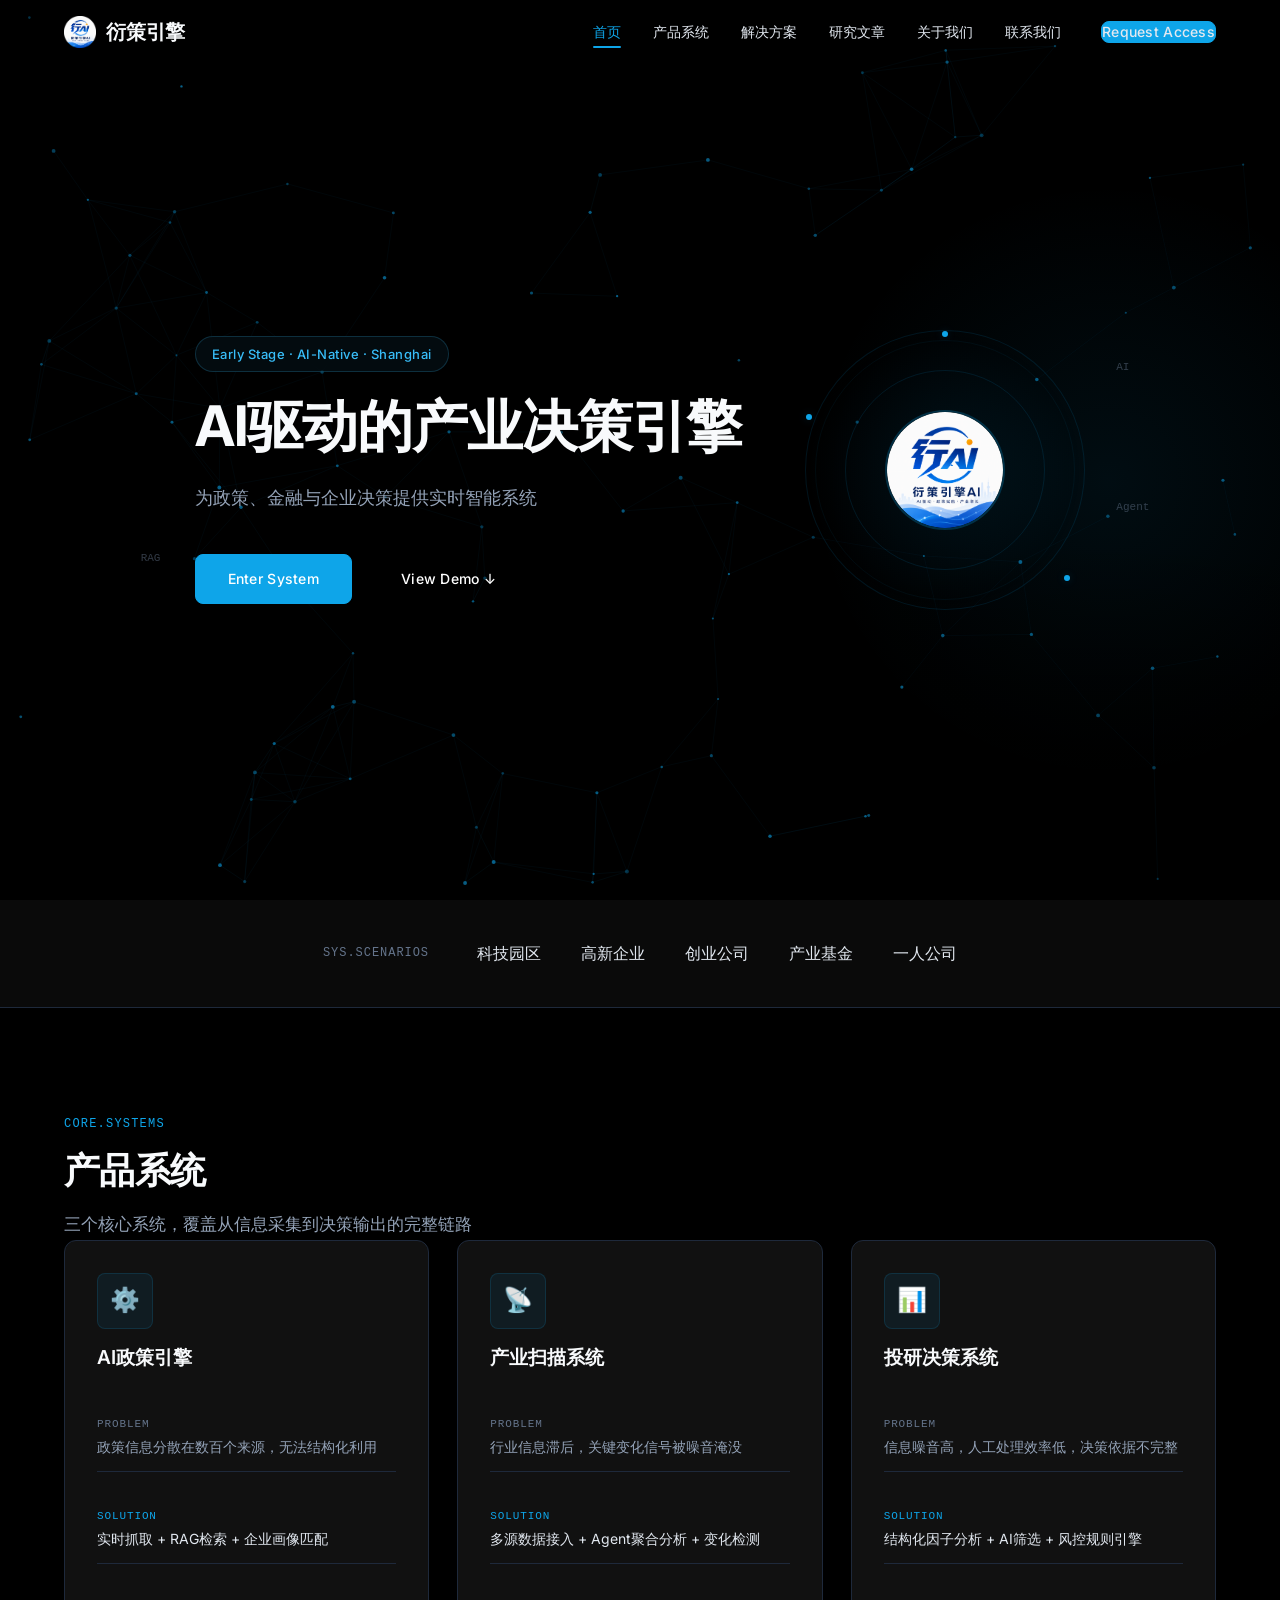
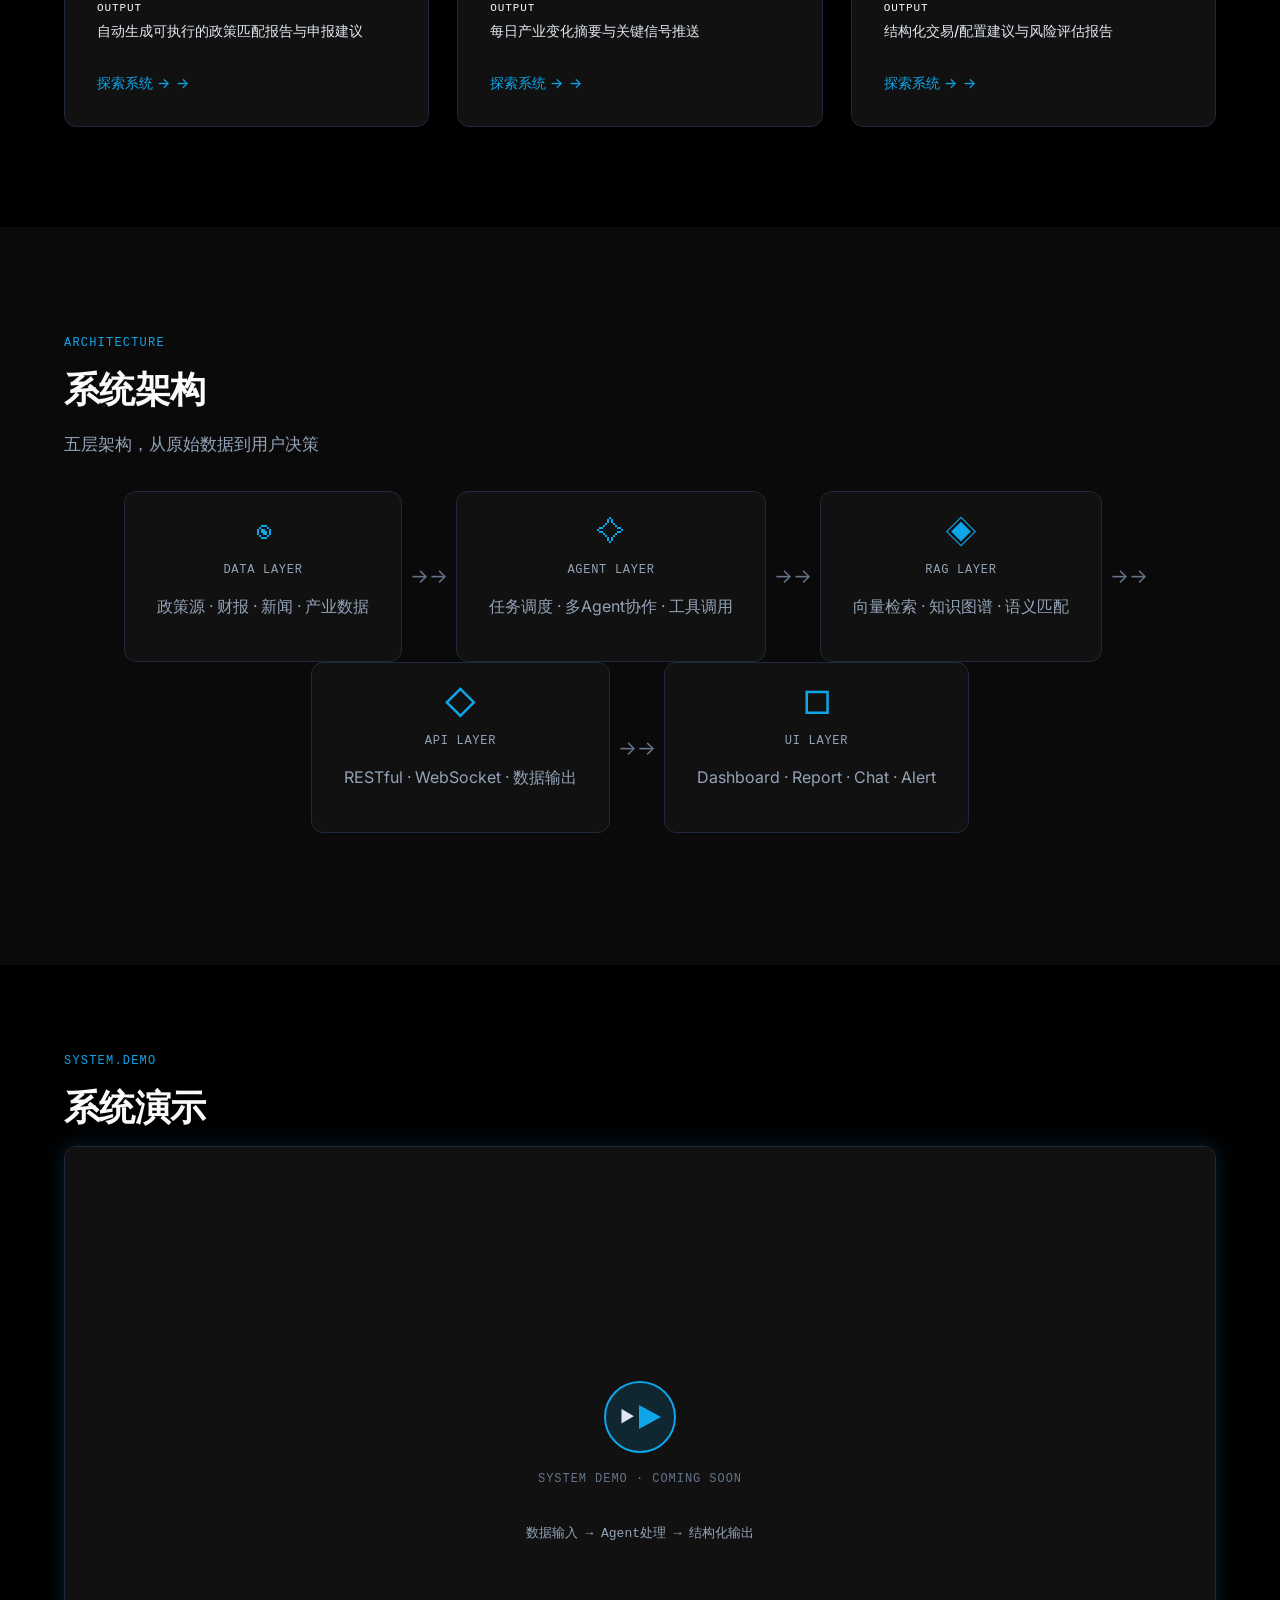
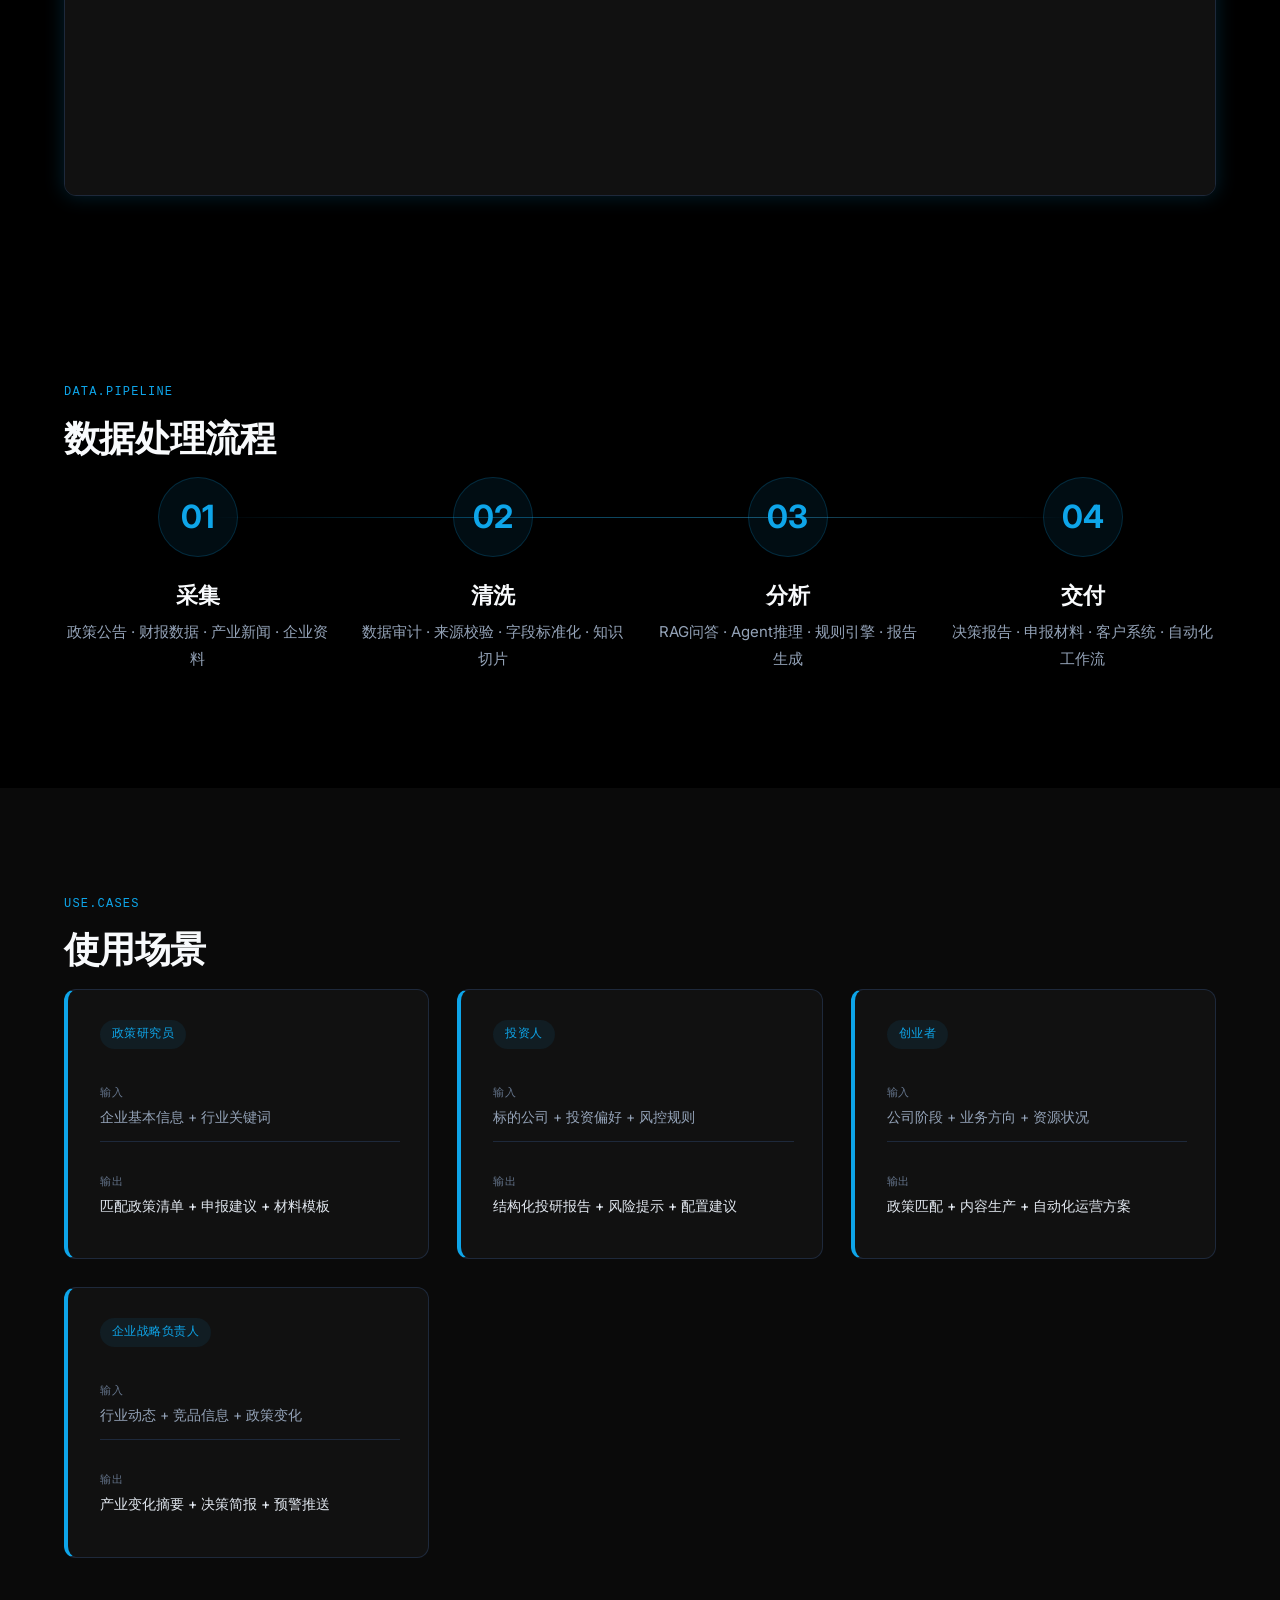
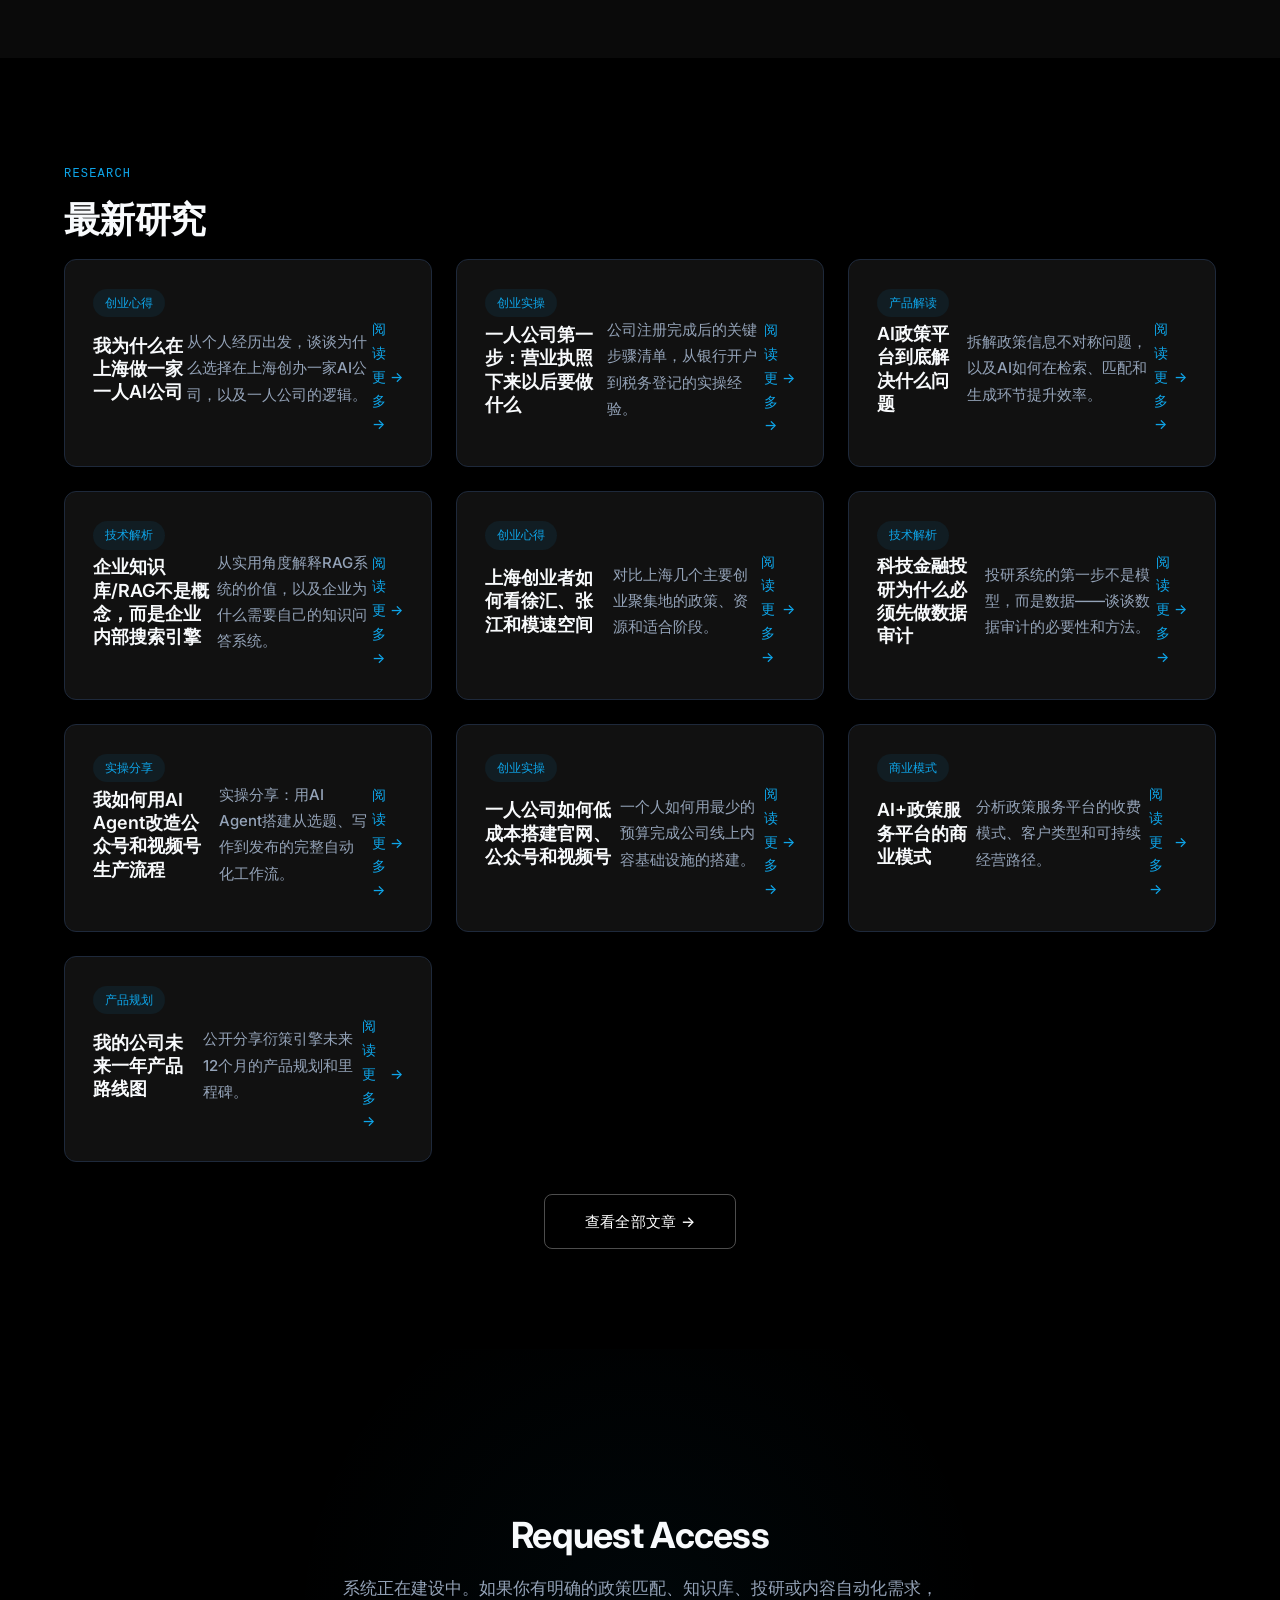
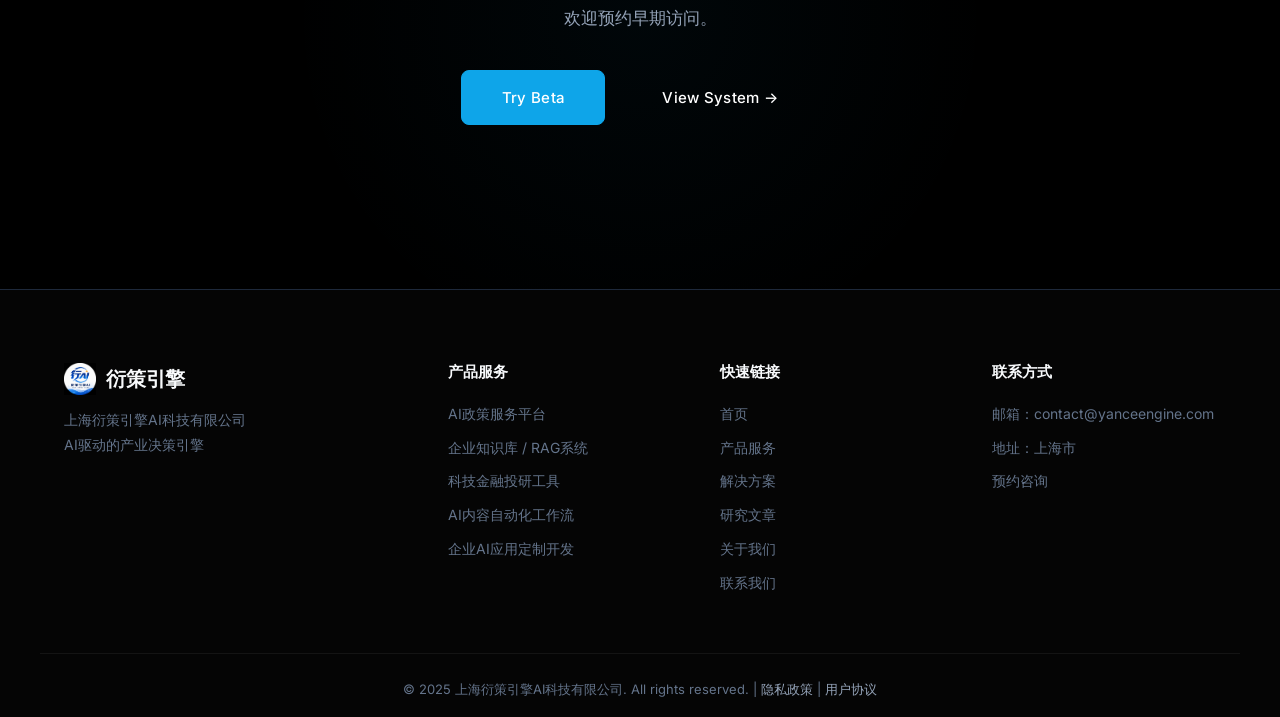
==== commit 9708711a: "Major redesign: SpaceX × Phia dark theme - New dark color system (#000 bg, electric blue accents) - " ====
--- a/index.html
+++ b/index.html
@@ -3,14 +3,17 @@
 <head>
   <meta charset="UTF-8">
   <meta name="viewport" content="width=device-width, initial-scale=1.0">
-  <title>衍策引擎 - 用AI重构政策、产业与科技金融服务</title>
-  <meta name="description" content="上海衍策引擎AI科技有限公司专注于AI Agent、RAG企业知识库、政策服务平台、科技金融投研工具与自动化工作流。">
+  <title>衍策引擎 - AI驱动的产业决策引擎</title>
+  <meta name="description" content="衍策引擎是一个AI驱动的产业决策系统，为政策、金融与企业决策提供实时智能分析。Early stage, AI-native, Shanghai.">
   <meta name="keywords" content="衍策引擎,AI政策服务,RAG知识库,科技金融,投研工具,AI Agent,企业知识库,政策匹配,自动化工作流,上海AI公司">
-  <meta property="og:title" content="衍策引擎 - 用AI重构政策、产业与科技金融服务">
-  <meta property="og:description" content="上海衍策引擎AI科技有限公司专注于AI Agent、RAG企业知识库、政策服务平台、科技金融投研工具与自动化工作流。">
+  <meta property="og:title" content="衍策引擎 - AI驱动的产业决策引擎">
+  <meta property="og:description" content="衍策引擎是一个AI驱动的产业决策系统，为政策、金融与企业决策提供实时智能分析。Early stage, AI-native, Shanghai.">
   <meta property="og:type" content="website">
   <meta property="og:image" content="assets/og-image.svg">
   <link rel="icon" href="assets/favicon.svg" type="image/svg+xml">
+  <link rel="preconnect" href="https://fonts.googleapis.com">
+  <link rel="preconnect" href="https://fonts.gstatic.com" crossorigin>
+  <link href="https://fonts.googleapis.com/css2?family=Inter:wght@400;500;600;700;800&display=swap" rel="stylesheet">
   <link rel="stylesheet" href="css/style.css">
 </head>
 <body>
@@ -18,16 +21,19 @@
   <!-- ========== Header ========== -->
   <header class="site-header">
     <div class="container header-inner">
-      <a href="index.html" class="logo">衍策引擎</a>
+      <a href="index.html" class="logo">
+        <img src="assets/logo-yanceengine.png" alt="衍策引擎" class="logo-img">
+        <span>衍策引擎</span>
+      </a>
       <nav class="main-nav" id="mainNav">
         <ul>
           <li><a href="index.html" class="active">首页</a></li>
-          <li><a href="products.html">产品服务</a></li>
+          <li><a href="products.html">产品系统</a></li>
           <li><a href="solutions.html">解决方案</a></li>
           <li><a href="articles.html">研究文章</a></li>
           <li><a href="about.html">关于我们</a></li>
           <li><a href="contact.html">联系我们</a></li>
-          <li class="nav-cta"><a href="contact.html" class="btn btn-primary btn-sm">预约咨询</a></li>
+          <li class="nav-cta"><a href="contact.html" class="btn btn-primary btn-sm">Request Access</a></li>
         </ul>
       </nav>
       <button class="nav-toggle" id="navToggle" aria-label="打开导航菜单">
@@ -41,183 +47,164 @@
   <main>
 
     <!-- ========== 1. Hero ========== -->
-    <section class="hero hero-premium" data-hero-pattern="grid-gradient">
+    <section class="hero hero-premium">
+      <canvas class="hero-canvas" aria-hidden="true"></canvas>
       <div class="hero-bg-decor" aria-hidden="true"></div>
       <div class="container hero-inner">
         <div class="hero-content">
-          <span class="badge badge-hero">初创AI公司 · 产品建设中 · 欢迎预约咨询</span>
-          <h1 class="hero-headline">用AI重构政策、产业与科技金融服务</h1>
-          <p class="hero-subtitle">上海衍策引擎AI科技有限公司专注于 AI Agent、RAG企业知识库、政策服务平台、科技金融投研工具与自动化工作流，帮助企业把政策、数据、知识和内容转化为可执行的智能系统。</p>
+          <span class="badge badge-hero">Early Stage · AI-Native · Shanghai</span>
+          <h1 class="hero-headline">AI驱动的产业决策引擎</h1>
+          <p class="hero-subtitle">为政策、金融与企业决策提供实时智能系统</p>
           <div class="hero-actions">
-            <a href="products.html" class="btn btn-primary">了解产品服务</a>
-            <a href="contact.html" class="btn btn-outline">预约合作咨询</a>
-          </div>
-        </div>
-        <div class="hero-graphic">
+            <a href="products.html" class="btn btn-primary">Enter System</a>
+            <a href="#demo" class="btn btn-ghost">View Demo ↓</a>
+          </div>
+        </div>
+        <div class="hero-graphic" aria-hidden="true">
           <div class="hero-graphic-box">
-            <span class="hero-graphic-text">YE</span>
-            <span class="hero-graphic-ring hero-graphic-ring-1" aria-hidden="true"></span>
-            <span class="hero-graphic-ring hero-graphic-ring-2" aria-hidden="true"></span>
-            <span class="hero-graphic-dot hero-graphic-dot-1" aria-hidden="true"></span>
-            <span class="hero-graphic-dot hero-graphic-dot-2" aria-hidden="true"></span>
-            <span class="hero-graphic-dot hero-graphic-dot-3" aria-hidden="true"></span>
-          </div>
-          <div class="hero-graphic-float hero-graphic-float-1" aria-hidden="true">
-            <span>AI</span>
-          </div>
-          <div class="hero-graphic-float hero-graphic-float-2" aria-hidden="true">
-            <span>RAG</span>
-          </div>
-          <div class="hero-graphic-float hero-graphic-float-3" aria-hidden="true">
-            <span>Agent</span>
-          </div>
-        </div>
-      </div>
-    </section>
-
-    <!-- ========== Trust Strip ========== -->
+            <img src="assets/logo-yanceengine.png" alt="" class="hero-logo-img">
+            <span class="hero-graphic-ring hero-graphic-ring-1"></span>
+            <span class="hero-graphic-ring hero-graphic-ring-2"></span>
+            <span class="hero-graphic-dot hero-graphic-dot-1"></span>
+            <span class="hero-graphic-dot hero-graphic-dot-2"></span>
+            <span class="hero-graphic-dot hero-graphic-dot-3"></span>
+          </div>
+          <div class="hero-graphic-float hero-graphic-float-1"><span>AI</span></div>
+          <div class="hero-graphic-float hero-graphic-float-2"><span>RAG</span></div>
+          <div class="hero-graphic-float hero-graphic-float-3"><span>Agent</span></div>
+        </div>
+      </div>
+    </section>
+
+    <!-- ========== 2. Trust Strip ========== -->
     <section class="trust-strip">
       <div class="container trust-strip-inner">
-        <span class="trust-strip-label">服务场景</span>
+        <span class="trust-strip-label">SYS.SCENARIOS</span>
         <ul class="trust-strip-items">
-          <li>科技园区</li>
-          <li>高新企业</li>
-          <li>创业公司</li>
-          <li>产业基金</li>
-          <li>一人公司</li>
-        </ul>
-      </div>
-    </section>
-
-    <!-- ========== 2. Company Positioning ========== -->
+          <li>科技园区</li><li>高新企业</li><li>创业公司</li><li>产业基金</li><li>一人公司</li>
+        </ul>
+      </div>
+    </section>
+
+    <!-- ========== 3. Product Modules ========== -->
+    <section class="section" id="products">
+      <div class="container">
+        <div class="section-label">CORE.SYSTEMS</div>
+        <h2 class="section-title">产品系统</h2>
+        <p class="section-subtitle">三个核心系统，覆盖从信息采集到决策输出的完整链路</p>
+        <div class="card-grid card-grid-3">
+          <div class="module-card card fade-in">
+            <div class="module-icon">⚙️</div>
+            <h3 class="module-title">AI政策引擎</h3>
+            <div class="module-problem"><span class="module-label">Problem</span><p>政策信息分散在数百个来源，无法结构化利用</p></div>
+            <div class="module-solution"><span class="module-label">Solution</span><p>实时抓取 + RAG检索 + 企业画像匹配</p></div>
+            <div class="module-output"><span class="module-label">Output</span><p>自动生成可执行的政策匹配报告与申报建议</p></div>
+            <a href="products.html" class="module-link">探索系统 →</a>
+          </div>
+          <div class="module-card card fade-in fade-in-delay-1">
+            <div class="module-icon">📡</div>
+            <h3 class="module-title">产业扫描系统</h3>
+            <div class="module-problem"><span class="module-label">Problem</span><p>行业信息滞后，关键变化信号被噪音淹没</p></div>
+            <div class="module-solution"><span class="module-label">Solution</span><p>多源数据接入 + Agent聚合分析 + 变化检测</p></div>
+            <div class="module-output"><span class="module-label">Output</span><p>每日产业变化摘要与关键信号推送</p></div>
+            <a href="products.html" class="module-link">探索系统 →</a>
+          </div>
+          <div class="module-card card fade-in fade-in-delay-2">
+            <div class="module-icon">📊</div>
+            <h3 class="module-title">投研决策系统</h3>
+            <div class="module-problem"><span class="module-label">Problem</span><p>信息噪音高，人工处理效率低，决策依据不完整</p></div>
+            <div class="module-solution"><span class="module-label">Solution</span><p>结构化因子分析 + AI筛选 + 风控规则引擎</p></div>
+            <div class="module-output"><span class="module-label">Output</span><p>结构化交易/配置建议与风险评估报告</p></div>
+            <a href="products.html" class="module-link">探索系统 →</a>
+          </div>
+        </div>
+      </div>
+    </section>
+
+    <!-- ========== 4. Tech Architecture ========== -->
     <section class="section section-alt">
       <div class="container">
-        <h2 class="section-title">我们正在建设面向企业与园区的AI应用引擎</h2>
-        <p class="section-text">衍策引擎面向科技企业、园区、创业者和产业服务机构，提供政策检索、政策匹配、企业画像、材料生成、知识库问答、投研分析和内容自动化等AI工具，帮助客户提升信息处理、申报决策、研究分析和业务交付效率。</p>
-        <div class="startup-note">
-          <p>当前公司处于初创阶段，由创始人亲自带队交付，产品正在持续建设中。如果您有明确需求，欢迎直接预约咨询。</p>
-        </div>
-      </div>
-    </section>
-
-    <!-- ========== 3. Core Products ========== -->
+        <div class="section-label">ARCHITECTURE</div>
+        <h2 class="section-title">系统架构</h2>
+        <p class="section-subtitle">五层架构，从原始数据到用户决策</p>
+        <div class="tech-layers">
+          <div class="tech-layer fade-in"><div class="tech-layer-icon">◉</div><div class="tech-layer-label">Data Layer</div><p>政策源 · 财报 · 新闻 · 产业数据</p></div>
+          <div class="tech-layer-connector" aria-hidden="true">→</div>
+          <div class="tech-layer fade-in fade-in-delay-1"><div class="tech-layer-icon">⟡</div><div class="tech-layer-label">Agent Layer</div><p>任务调度 · 多Agent协作 · 工具调用</p></div>
+          <div class="tech-layer-connector" aria-hidden="true">→</div>
+          <div class="tech-layer fade-in fade-in-delay-2"><div class="tech-layer-icon">◈</div><div class="tech-layer-label">RAG Layer</div><p>向量检索 · 知识图谱 · 语义匹配</p></div>
+          <div class="tech-layer-connector" aria-hidden="true">→</div>
+          <div class="tech-layer fade-in fade-in-delay-3"><div class="tech-layer-icon">◇</div><div class="tech-layer-label">API Layer</div><p>RESTful · WebSocket · 数据输出</p></div>
+          <div class="tech-layer-connector" aria-hidden="true">→</div>
+          <div class="tech-layer fade-in"><div class="tech-layer-icon">□</div><div class="tech-layer-label">UI Layer</div><p>Dashboard · Report · Chat · Alert</p></div>
+        </div>
+      </div>
+    </section>
+
+    <!-- ========== 5. Demo Section ========== -->
+    <section class="section demo-section" id="demo">
+      <div class="container">
+        <div class="section-label">SYSTEM.DEMO</div>
+        <h2 class="section-title">系统演示</h2>
+        <div class="demo-frame fade-in">
+          <div class="demo-placeholder">
+            <div class="demo-play-icon">▶</div>
+            <p class="demo-label">System Demo · Coming Soon</p>
+            <p class="demo-desc">数据输入 → Agent处理 → 结构化输出</p>
+          </div>
+        </div>
+      </div>
+    </section>
+
+    <!-- ========== 6. Data Pipeline ========== -->
     <section class="section">
       <div class="container">
-        <h2 class="section-title">核心产品</h2>
-        <div class="card-grid card-grid-4">
-
-          <a href="products.html" class="card card-product">
-            <div class="card-icon">🏛️</div>
-            <h3>AI政策服务平台</h3>
-            <p>政策检索、政策匹配、申报材料生成、企业画像、项目进度管理。</p>
-          </a>
-
-          <a href="products.html" class="card card-product">
-            <div class="card-icon">📚</div>
-            <h3>企业知识库 / RAG系统</h3>
-            <p>把企业文档、政策资料、研究报告、合同制度转化为可问答、可检索、可复用的知识系统。</p>
-          </a>
-
-          <a href="products.html" class="card card-product">
-            <div class="card-icon">📊</div>
-            <h3>科技金融投研工具</h3>
-            <p>支持多市场数据审计、产业链扫描、标的跟踪、报告生成与风控规则管理。</p>
-          </a>
-
-          <a href="products.html" class="card card-product">
-            <div class="card-icon">✍️</div>
-            <h3>AI内容与工作流</h3>
-            <p>面向公众号、视频号、研究报告、项目申报、客户沟通等场景的内容自动化生产系统。</p>
-          </a>
-
-        </div>
-      </div>
-    </section>
-
-    <!-- ========== 4. Application Scenarios ========== -->
+        <div class="section-label">DATA.PIPELINE</div>
+        <h2 class="section-title">数据处理流程</h2>
+        <div class="steps-grid">
+          <div class="step fade-in"><div class="step-number">01</div><h3>采集</h3><p>政策公告 · 财报数据 · 产业新闻 · 企业资料</p></div>
+          <div class="step fade-in fade-in-delay-1"><div class="step-number">02</div><h3>清洗</h3><p>数据审计 · 来源校验 · 字段标准化 · 知识切片</p></div>
+          <div class="step fade-in fade-in-delay-2"><div class="step-number">03</div><h3>分析</h3><p>RAG问答 · Agent推理 · 规则引擎 · 报告生成</p></div>
+          <div class="step fade-in fade-in-delay-3"><div class="step-number">04</div><h3>交付</h3><p>决策报告 · 申报材料 · 客户系统 · 自动化工作流</p></div>
+        </div>
+      </div>
+    </section>
+
+    <!-- ========== 7. Use Cases ========== -->
     <section class="section section-alt">
       <div class="container">
-        <h2 class="section-title">应用场景</h2>
-        <div class="card-grid card-grid-3">
-
-          <div class="card card-scenario">
-            <div class="card-icon">🏢</div>
-            <h3>园区招商与企业服务</h3>
-            <p>为产业园区提供政策匹配、企业画像和招商辅助工具，提升园区产服效率。</p>
-          </div>
-
-          <div class="card card-scenario">
-            <div class="card-icon">📋</div>
-            <h3>科技企业政策申报</h3>
-            <p>帮助科技型中小企业快速匹配政策、生成申报材料、跟踪项目进度。</p>
-          </div>
-
-          <div class="card card-scenario">
-            <div class="card-icon">🗄️</div>
-            <h3>企业知识库建设</h3>
-            <p>将企业文档、制度、报告转化为可检索、可问答的智能知识库系统。</p>
-          </div>
-
-          <div class="card card-scenario">
-            <div class="card-icon">💹</div>
-            <h3>科技金融投研</h3>
-            <p>支持数据审计、行业扫描、标的跟踪和投研报告自动化生成。</p>
-          </div>
-
-          <div class="card card-scenario">
-            <div class="card-icon">🎬</div>
-            <h3>AI内容生产</h3>
-            <p>面向公众号、视频号、研究报告等内容场景的自动化生产与分发。</p>
-          </div>
-
-          <div class="card card-scenario">
-            <div class="card-icon">🚀</div>
-            <h3>一人公司自动化运营</h3>
-            <p>帮助个人创业者低成本搭建官网、内容体系和客户管理系统。</p>
-          </div>
-
-        </div>
-      </div>
-    </section>
-
-    <!-- ========== 5. Methodology ========== -->
+        <div class="section-label">USE.CASES</div>
+        <h2 class="section-title">使用场景</h2>
+        <div class="scenario-grid">
+          <div class="scenario-card fade-in">
+            <div class="scenario-role">政策研究员</div>
+            <div class="scenario-input"><span class="scenario-label">输入</span><p>企业基本信息 + 行业关键词</p></div>
+            <div class="scenario-output"><span class="scenario-label">输出</span><p>匹配政策清单 + 申报建议 + 材料模板</p></div>
+          </div>
+          <div class="scenario-card fade-in fade-in-delay-1">
+            <div class="scenario-role">投资人</div>
+            <div class="scenario-input"><span class="scenario-label">输入</span><p>标的公司 + 投资偏好 + 风控规则</p></div>
+            <div class="scenario-output"><span class="scenario-label">输出</span><p>结构化投研报告 + 风险提示 + 配置建议</p></div>
+          </div>
+          <div class="scenario-card fade-in fade-in-delay-2">
+            <div class="scenario-role">创业者</div>
+            <div class="scenario-input"><span class="scenario-label">输入</span><p>公司阶段 + 业务方向 + 资源状况</p></div>
+            <div class="scenario-output"><span class="scenario-label">输出</span><p>政策匹配 + 内容生产 + 自动化运营方案</p></div>
+          </div>
+          <div class="scenario-card fade-in fade-in-delay-3">
+            <div class="scenario-role">企业战略负责人</div>
+            <div class="scenario-input"><span class="scenario-label">输入</span><p>行业动态 + 竞品信息 + 政策变化</p></div>
+            <div class="scenario-output"><span class="scenario-label">输出</span><p>产业变化摘要 + 决策简报 + 预警推送</p></div>
+          </div>
+        </div>
+      </div>
+    </section>
+
+    <!-- ========== 8. Articles ========== -->
     <section class="section">
       <div class="container">
-        <h2 class="section-title">从信息到决策，从内容到产品，从知识到系统</h2>
-        <div class="steps-grid">
-
-          <div class="step">
-            <div class="step-number">01</div>
-            <h3>采集</h3>
-            <p>政策、公告、财报、新闻、企业资料、产业数据</p>
-          </div>
-
-          <div class="step">
-            <div class="step-number">02</div>
-            <h3>清洗</h3>
-            <p>数据审计、来源校验、字段标准化、知识切片</p>
-          </div>
-
-          <div class="step">
-            <div class="step-number">03</div>
-            <h3>分析</h3>
-            <p>RAG问答、Agent推理、规则引擎、报告生成</p>
-          </div>
-
-          <div class="step">
-            <div class="step-number">04</div>
-            <h3>交付</h3>
-            <p>官网、报告、申报材料、客户系统、自动化工作流</p>
-          </div>
-
-        </div>
-      </div>
-    </section>
-
-    <!-- ========== 6. Latest Articles ========== -->
-    <section class="section section-alt">
-      <div class="container">
-        <h2 class="section-title">最新研究文章</h2>
+        <div class="section-label">RESEARCH</div>
+        <h2 class="section-title">最新研究</h2>
         <div class="article-grid">
 
           <article class="article-card">
@@ -337,12 +324,15 @@
       </div>
     </section>
 
-    <!-- ========== 7. CTA Banner ========== -->
-    <section class="section section-cta">
+    <!-- ========== 9. CTA ========== -->
+    <section class="cta-section">
       <div class="container cta-inner">
-        <h2>欢迎联系衍策引擎</h2>
-        <p>如果你正在寻找AI政策工具、企业知识库、园区产服系统、科技金融投研工具或AI内容自动化方案，欢迎预约咨询。</p>
-        <a href="contact.html" class="btn btn-primary btn-lg">预约合作咨询</a>
+        <h2 class="cta-heading">Request Access</h2>
+        <p class="cta-subtitle">系统正在建设中。如果你有明确的政策匹配、知识库、投研或内容自动化需求，欢迎预约早期访问。</p>
+        <div class="cta-actions">
+          <a href="contact.html" class="btn btn-primary btn-lg">Try Beta</a>
+          <a href="products.html" class="btn btn-ghost btn-lg">View System →</a>
+        </div>
       </div>
     </section>
 
@@ -353,8 +343,11 @@
     <div class="container footer-grid">
 
       <div class="footer-col footer-brand">
-        <a href="index.html" class="logo">衍策引擎</a>
-        <p>上海衍策引擎AI科技有限公司<br>用AI重构政策、产业与科技金融服务</p>
+        <a href="index.html" class="logo">
+          <img src="assets/logo-yanceengine.png" alt="衍策引擎" class="logo-img">
+          <span>衍策引擎</span>
+        </a>
+        <p>上海衍策引擎AI科技有限公司<br>AI驱动的产业决策引擎</p>
       </div>
 
       <div class="footer-col">
--- a/css/style.css
+++ b/css/style.css
@@ -1,42 +1,54 @@
 /* ================================================================
-   YanceEngine 全局样式表 — Tencent-Inspired Premium Design
+   YanceEngine 全局样式表 — SpaceX x Phia Dark Theme
    公司：上海衍策引擎AI科技有限公司
-   设计风格：腾讯官网风格 — 高级、克制、留白、企业级 B2B 质感
+   设计风格：深空黑底 + 电光蓝 + 电影级全屏分区 + 产品卡片结构
    ================================================================ */
 
 /* ----------------------------------------
+   0. 字体加载 — Google Fonts
+   ---------------------------------------- */
+@import url("https://fonts.googleapis.com/css2?family=Inter:wght@300;400;500;600;700;800;900&display=swap");
+
+/* ----------------------------------------
    1. CSS 自定义属性 / 设计令牌
    ---------------------------------------- */
 :root {
-  /* 主色 — 腾讯蓝系 */
-  --color-primary: #0052d9;
-  --color-primary-dark: #003cab;
-  --color-accent: #00a4ff;
+  /* 主色 — 电光蓝 */
+  --color-primary: #0ea5e9;
+  --color-primary-dark: #0284c7;
+  --color-accent: #38bdf8;
+  --color-glow: #0ea5e933;
 
   /* 文字色 */
-  --color-text: #181818;
-  --color-text-secondary: #6b7280;
-  --color-text-light: #6b7280;
+  --color-text: #e2e8f0;
+  --color-text-secondary: #94a3b8;
+  --color-text-dim: #64748b;
+  --color-heading: #f8fafc;
 
   /* 背景色 */
-  --color-bg: #ffffff;
-  --color-section-alt: #f5f7fa;
-  --color-white: #ffffff;
-  --color-card-bg: #ffffff;
-
-  /* 边框 */
-  --color-border: #e5e7eb;
+  --color-bg: #000000;
+  --color-bg-section: #0a0a0a;
+  --color-bg-card: #111111;
+  --color-bg-elevated: #1a1a1a;
+  --color-border: #1e293b;
 
   /* 页脚 */
-  --color-footer-bg: #0a0a1a;
-
-  /* 阴影 — 轻柔、有层次 */
-  --shadow-sm: 0 1px 3px rgba(0, 0, 0, 0.04), 0 1px 2px rgba(0, 0, 0, 0.03);
-  --shadow-md: 0 4px 16px rgba(0, 0, 0, 0.06), 0 2px 4px rgba(0, 0, 0, 0.03);
-  --shadow-lg: 0 12px 40px rgba(0, 0, 0, 0.1), 0 4px 12px rgba(0, 0, 0, 0.04);
-  --shadow-xl: 0 20px 60px rgba(0, 0, 0, 0.12), 0 8px 20px rgba(0, 0, 0, 0.06);
-  --shadow-header: 0 1px 12px rgba(0, 0, 0, 0.06);
-  --shadow-card-hover: 0 16px 48px rgba(0, 82, 217, 0.1), 0 4px 16px rgba(0, 0, 0, 0.06);
+  --color-footer-bg: #050505;
+
+  /* 兼容旧变量名 */
+  --color-white: #f8fafc;
+  --color-section-alt: #0a0a0a;
+  --color-card-bg: #111111;
+  --color-text-light: #94a3b8;
+
+  /* 阴影 — 深色主题下的辉光效果 */
+  --shadow-sm: 0 1px 3px rgba(0, 0, 0, 0.4), 0 1px 2px rgba(0, 0, 0, 0.3);
+  --shadow-md: 0 4px 16px rgba(0, 0, 0, 0.5), 0 2px 4px rgba(0, 0, 0, 0.3);
+  --shadow-lg: 0 12px 40px rgba(0, 0, 0, 0.6), 0 4px 12px rgba(0, 0, 0, 0.4);
+  --shadow-xl: 0 20px 60px rgba(0, 0, 0, 0.7), 0 8px 20px rgba(0, 0, 0, 0.5);
+  --shadow-header: 0 1px 12px rgba(0, 0, 0, 0.6);
+  --shadow-card-hover: 0 0 24px var(--color-glow), 0 8px 32px rgba(0, 0, 0, 0.5);
+  --shadow-glow: 0 0 20px var(--color-glow);
 
   /* 圆角 */
   --radius-sm: 4px;
@@ -45,13 +57,16 @@
   --radius-xl: 16px;
   --radius-full: 9999px;
 
-  /* 过渡 — 高级缓动曲线 */
+  /* 过渡 — SpaceX 风格的平滑曲线 */
   --transition-fast: 0.2s cubic-bezier(0.4, 0, 0.2, 1);
   --transition-base: 0.3s cubic-bezier(0.4, 0, 0.2, 1);
   --transition-slow: 0.5s cubic-bezier(0.4, 0, 0.2, 1);
+  --transition-cinematic: 0.6s cubic-bezier(0.16, 1, 0.3, 1);
 
   /* 字体 */
-  --font-family: "PingFang SC", "Helvetica Neue", "Microsoft YaHei", -apple-system, BlinkMacSystemFont, sans-serif;
+  --font-sans: "Inter", "PingFang SC", "Helvetica Neue", "Microsoft YaHei", sans-serif;
+  --font-mono: "JetBrains Mono", "Fira Code", monospace;
+  --font-family: var(--font-sans);
 
   /* 容器 */
   --container-max: 1200px;
@@ -79,7 +94,7 @@
 }
 
 body {
-  font-family: var(--font-family);
+  font-family: var(--font-sans);
   color: var(--color-text);
   background-color: var(--color-bg);
   line-height: 1.7;
@@ -110,7 +125,7 @@
 h1, h2, h3, h4, h5, h6 {
   font-weight: 700;
   line-height: 1.3;
-  color: var(--color-text);
+  color: var(--color-heading);
 }
 
 h1 { font-size: 2.75rem; letter-spacing: -0.02em; }
@@ -126,7 +141,31 @@
 
 strong {
   font-weight: 600;
-  color: var(--color-text);
+  color: var(--color-heading);
+}
+
+/* 选中文本样式 */
+::selection {
+  background-color: rgba(14, 165, 233, 0.3);
+  color: var(--color-heading);
+}
+
+/* 滚动条 — 深色主题 */
+::-webkit-scrollbar {
+  width: 8px;
+}
+
+::-webkit-scrollbar-track {
+  background: var(--color-bg);
+}
+
+::-webkit-scrollbar-thumb {
+  background: var(--color-border);
+  border-radius: 4px;
+}
+
+::-webkit-scrollbar-thumb:hover {
+  background: var(--color-text-dim);
 }
 
 /* ----------------------------------------
@@ -143,46 +182,49 @@
 }
 
 .section-alt {
-  background-color: var(--color-section-alt);
-}
-
-/* 内容板块（content-plan / video-scripts 页面） */
+  background-color: var(--color-bg-section);
+}
+
+/* 内容板块 */
 .content-section {
   padding: 80px 0;
 }
 
 .content-section.bg-light {
-  background-color: var(--color-section-alt);
+  background-color: var(--color-bg-section);
 }
 
 .section-header {
-  text-align: center;
+  text-align: left;
   margin-bottom: 64px;
 }
 
 .section-header h2 {
   margin-bottom: 16px;
+  font-size: 2.25rem;
+  font-weight: 700;
 }
 
 .section-header p {
   font-size: 1.05rem;
   max-width: 640px;
-  margin: 0 auto;
+  margin: 0;
   color: var(--color-text-secondary);
 }
 
 .section-title {
-  text-align: center;
+  text-align: left;
   margin-bottom: 16px;
-  font-size: 2rem;
-  letter-spacing: -0.01em;
+  font-size: 2.25rem;
+  letter-spacing: -0.02em;
+  font-weight: 700;
 }
 
 .section-text {
   font-size: 1.05rem;
   max-width: 720px;
-  margin: 0 auto 32px;
-  text-align: center;
+  margin: 0 0 32px;
+  text-align: left;
   line-height: 1.9;
   color: var(--color-text-secondary);
 }
@@ -191,14 +233,16 @@
   font-size: 1.05rem;
   color: var(--color-text-secondary);
   max-width: 640px;
-  margin: 0 auto;
-}
-
+  margin: 0;
+}
+
+/* 板块标签 — 等宽字体、大写、电光蓝 */
 .section-label {
   display: inline-block;
+  font-family: var(--font-mono);
   font-size: 0.75rem;
-  font-weight: 600;
-  letter-spacing: 3px;
+  font-weight: 500;
+  letter-spacing: 0.1em;
   text-transform: uppercase;
   color: var(--color-primary);
   margin-bottom: 12px;
@@ -215,71 +259,87 @@
   align-items: center;
   justify-content: center;
   padding: 14px 32px;
-  font-size: 0.9375rem;
-  font-weight: 600;
+  font-size: 0.875rem;
+  font-weight: 500;
   border-radius: var(--radius-md);
-  border: 2px solid transparent;
+  border: 1px solid transparent;
   cursor: pointer;
   transition: all var(--transition-base);
-  font-family: var(--font-family);
+  font-family: var(--font-sans);
   line-height: 1.4;
   white-space: nowrap;
-  letter-spacing: 0.01em;
-}
-
+  letter-spacing: 0.02em;
+}
+
+/* 主按钮 — 电光蓝实心 */
 .btn-primary {
   background-color: var(--color-primary);
-  color: var(--color-white);
+  color: #ffffff;
   border-color: var(--color-primary);
 }
 
 .btn-primary:hover {
   background-color: var(--color-primary-dark);
   border-color: var(--color-primary-dark);
-  color: var(--color-white);
-  transform: translateY(-2px);
-  box-shadow: 0 8px 24px rgba(0, 82, 217, 0.25);
-}
-
+  color: #ffffff;
+  filter: brightness(1.1);
+  box-shadow: var(--shadow-glow);
+  transform: translateY(-1px);
+}
+
+/* 描边按钮 — 白色边框 */
 .btn-outline {
   background-color: transparent;
+  color: #ffffff;
+  border-color: rgba(255, 255, 255, 0.3);
+}
+
+.btn-outline:hover {
+  background-color: rgba(14, 165, 233, 0.1);
+  border-color: var(--color-primary);
   color: var(--color-primary);
-  border-color: var(--color-primary);
-}
-
-.btn-outline:hover {
-  background-color: var(--color-primary);
-  color: var(--color-white);
-  transform: translateY(-2px);
-  box-shadow: 0 8px 24px rgba(0, 82, 217, 0.2);
-}
-
+  transform: translateY(-1px);
+}
+
+/* 白色按钮 */
 .btn-white {
-  background-color: var(--color-white);
-  color: var(--color-primary);
-  border-color: var(--color-white);
+  background-color: #ffffff;
+  color: var(--color-bg);
+  border-color: #ffffff;
 }
 
 .btn-white:hover {
   background-color: rgba(255, 255, 255, 0.9);
   border-color: rgba(255, 255, 255, 0.9);
-  transform: translateY(-2px);
-  box-shadow: 0 8px 24px rgba(0, 0, 0, 0.15);
-}
-
+  transform: translateY(-1px);
+  box-shadow: 0 8px 24px rgba(255, 255, 255, 0.1);
+}
+
+/* 幽灵按钮 — 无边框透明底 */
+.btn-ghost {
+  background-color: transparent;
+  color: #ffffff;
+  border-color: transparent;
+}
+
+.btn-ghost:hover {
+  color: var(--color-primary);
+  background-color: rgba(14, 165, 233, 0.05);
+}
+
+/* 按钮尺寸 */
 .btn-sm {
   padding: 10px 24px;
-  font-size: 0.875rem;
+  font-size: 0.8125rem;
 }
 
 .btn-lg {
   padding: 16px 40px;
-  font-size: 1rem;
+  font-size: 0.9375rem;
 }
 
 /* ----------------------------------------
    5. 头部导航 — Pattern B（.header）
-      用于 solutions / articles / about / contact / content-plan / video-scripts
    ---------------------------------------- */
 .header {
   position: fixed;
@@ -287,15 +347,21 @@
   left: 0;
   right: 0;
   z-index: 1000;
-  background-color: rgba(255, 255, 255, 0.97);
+  background-color: transparent;
+  backdrop-filter: none;
+  -webkit-backdrop-filter: none;
+  transition: background-color var(--transition-base),
+              backdrop-filter var(--transition-base),
+              box-shadow var(--transition-base),
+              border-color var(--transition-base);
+  border-bottom: 1px solid transparent;
+  height: var(--nav-height);
+}
+
+.header.scrolled {
+  background-color: rgba(0, 0, 0, 0.85);
   backdrop-filter: blur(20px);
   -webkit-backdrop-filter: blur(20px);
-  transition: box-shadow var(--transition-base), border-color var(--transition-base);
-  border-bottom: 1px solid transparent;
-  height: var(--nav-height);
-}
-
-.header.scrolled {
   box-shadow: var(--shadow-header);
   border-bottom-color: var(--color-border);
 }
@@ -309,7 +375,6 @@
 
 /* ----------------------------------------
    5b. 头部导航 — Pattern A（.site-header）
-      用于 index / products / privacy / terms
    ---------------------------------------- */
 .site-header {
   position: fixed;
@@ -317,14 +382,20 @@
   left: 0;
   right: 0;
   z-index: 1000;
-  background-color: rgba(255, 255, 255, 0.97);
+  background-color: transparent;
+  backdrop-filter: none;
+  -webkit-backdrop-filter: none;
+  transition: background-color var(--transition-base),
+              backdrop-filter var(--transition-base),
+              box-shadow var(--transition-base),
+              border-color var(--transition-base);
+  border-bottom: 1px solid transparent;
+}
+
+.site-header.scrolled {
+  background-color: rgba(0, 0, 0, 0.85);
   backdrop-filter: blur(20px);
   -webkit-backdrop-filter: blur(20px);
-  transition: box-shadow var(--transition-base), border-color var(--transition-base);
-  border-bottom: 1px solid transparent;
-}
-
-.site-header.scrolled {
   box-shadow: var(--shadow-header);
   border-bottom-color: var(--color-border);
 }
@@ -345,7 +416,7 @@
   gap: 10px;
   font-weight: 700;
   font-size: 1.25rem;
-  color: var(--color-text);
+  color: var(--color-heading);
   flex-shrink: 0;
   letter-spacing: -0.01em;
 }
@@ -354,6 +425,13 @@
 .logo svg {
   height: 32px;
   width: auto;
+}
+
+/* Logo 图片 — 导航栏内 */
+.logo-img {
+  width: 40px;
+  height: 40px;
+  object-fit: contain;
 }
 
 .logo-icon {
@@ -383,16 +461,16 @@
 }
 
 .nav ul li a {
-  font-size: 0.9375rem;
+  font-size: 0.875rem;
   font-weight: 500;
-  color: var(--color-text-secondary);
+  color: var(--color-text);
   position: relative;
   padding: 4px 0;
   transition: color var(--transition-fast);
 }
 
 .nav ul li a::after {
-  content: '';
+  content: "";
   position: absolute;
   bottom: -4px;
   left: 0;
@@ -443,16 +521,16 @@
 }
 
 .main-nav ul li a {
-  font-size: 0.9375rem;
+  font-size: 0.875rem;
   font-weight: 500;
-  color: var(--color-text-secondary);
+  color: var(--color-text);
   position: relative;
   padding: 4px 0;
   transition: color var(--transition-fast);
 }
 
 .main-nav ul li a::after {
-  content: '';
+  content: "";
   position: absolute;
   bottom: -4px;
   left: 0;
@@ -493,16 +571,16 @@
 }
 
 .nav-links a {
-  font-size: 0.9375rem;
+  font-size: 0.875rem;
   font-weight: 500;
-  color: var(--color-text-secondary);
+  color: var(--color-text);
   position: relative;
   padding: 4px 0;
   transition: color var(--transition-fast);
 }
 
 .nav-links a::after {
-  content: '';
+  content: "";
   position: absolute;
   bottom: -4px;
   left: 0;
@@ -576,7 +654,7 @@
   display: none;
   position: fixed;
   inset: 0;
-  background-color: rgba(0, 0, 0, 0.4);
+  background-color: rgba(0, 0, 0, 0.6);
   z-index: 999;
   opacity: 0;
   transition: opacity var(--transition-base);
@@ -587,44 +665,85 @@
 }
 
 /* ----------------------------------------
-   6. Hero 区域（首页）
+   6. Hero 区域（首页全屏）
    ---------------------------------------- */
 .hero {
   min-height: 100vh;
   padding: 160px 0 120px;
-  background: linear-gradient(165deg, #0a0a2e 0%, #0d1b3e 30%, var(--color-primary-dark) 70%, var(--color-primary) 100%);
-  color: var(--color-white);
+  background-color: var(--color-bg);
+  color: var(--color-heading);
   position: relative;
   overflow: hidden;
   display: flex;
   align-items: center;
 }
 
+/* 粒子动画画布 */
+.hero-canvas {
+  position: absolute;
+  top: 0;
+  left: 0;
+  width: 100%;
+  height: 100%;
+  z-index: 0;
+  pointer-events: none;
+}
+
+/* 粒子背景通用类 */
+.particle-bg {
+  position: absolute;
+  top: 0;
+  left: 0;
+  width: 100%;
+  height: 100%;
+  z-index: 0;
+  pointer-events: none;
+}
+
+/* Hero 底部渐变遮罩 */
 .hero::before {
-  content: '';
+  content: "";
   position: absolute;
-  top: -30%;
-  right: -15%;
-  width: 700px;
-  height: 700px;
-  background: radial-gradient(circle, rgba(0, 164, 255, 0.12) 0%, transparent 70%);
+  bottom: 0;
+  left: 0;
+  right: 0;
+  height: 40%;
+  background: linear-gradient(to top, var(--color-bg) 0%, transparent 100%);
+  z-index: 1;
+  pointer-events: none;
+}
+
+/* Hero 装饰性背景光晕 */
+.hero::after {
+  content: "";
+  position: absolute;
+  top: 20%;
+  right: -10%;
+  width: 600px;
+  height: 600px;
+  background: radial-gradient(circle, rgba(14, 165, 233, 0.08) 0%, transparent 70%);
   border-radius: 50%;
-}
-
-.hero::after {
-  content: '';
-  position: absolute;
-  bottom: -20%;
-  left: -10%;
-  width: 500px;
-  height: 500px;
-  background: radial-gradient(circle, rgba(0, 82, 217, 0.15) 0%, transparent 70%);
-  border-radius: 50%;
+  z-index: 0;
+  pointer-events: none;
 }
 
 .hero .container {
   position: relative;
-  z-index: 1;
+  z-index: 2;
+}
+
+/* Hero 高级变体 */
+.hero-premium {
+  /* 继承 .hero 基础样式，可扩展 */
+}
+
+/* Hero 背景装饰 */
+.hero-bg-decor {
+  position: absolute;
+  inset: 0;
+  z-index: 0;
+  pointer-events: none;
+  overflow: hidden;
 }
 
 /* Hero 两栏布局 */
@@ -639,12 +758,14 @@
   max-width: 680px;
 }
 
-.hero h1 {
-  color: var(--color-white);
-  font-size: 3rem;
+/* Hero 大标题 — SpaceX 风格：大字号、紧凑间距 */
+.hero h1,
+.hero-headline {
+  color: var(--color-heading);
+  font-size: 3.5rem;
   margin-bottom: 24px;
-  line-height: 1.2;
-  font-weight: 800;
+  line-height: 1.1;
+  font-weight: 700;
   letter-spacing: -0.02em;
 }
 
@@ -652,31 +773,35 @@
   color: var(--color-accent);
 }
 
-.hero p {
-  color: rgba(255, 255, 255, 0.72);
+/* Hero 副标题 */
+.hero p,
+.hero-subtitle {
+  color: var(--color-text-secondary);
   font-size: 1.125rem;
   margin-bottom: 40px;
-  line-height: 1.9;
-}
-
-/* Hero 标签徽章 */
+  line-height: 1.8;
+}
+
+/* Hero 标签徽章 — 药丸形状 */
 .badge {
   display: inline-block;
-  padding: 8px 20px;
+  padding: 6px 16px;
   font-size: 0.8125rem;
   font-weight: 500;
-  color: var(--color-accent);
-  background-color: rgba(0, 164, 255, 0.1);
-  border: 1px solid rgba(0, 164, 255, 0.2);
+  color: var(--color-text-secondary);
+  background-color: rgba(255, 255, 255, 0.04);
+  border: 1px solid var(--color-border);
   border-radius: var(--radius-full);
   margin-bottom: 24px;
   letter-spacing: 0.5px;
-}
-
-.hero-subtitle {
-  font-size: 1.125rem;
-  line-height: 1.9;
-  color: rgba(255, 255, 255, 0.72);
+  backdrop-filter: blur(8px);
+  -webkit-backdrop-filter: blur(8px);
+}
+
+.badge-hero {
+  color: var(--color-accent);
+  border-color: rgba(56, 189, 248, 0.2);
+  background-color: rgba(56, 189, 248, 0.06);
 }
 
 /* Hero 按钮组 */
@@ -692,7 +817,7 @@
   flex-wrap: wrap;
 }
 
-/* Hero 右侧图形 */
+/* Hero 右侧图形区域 */
 .hero-graphic {
   display: flex;
   align-items: center;
@@ -700,22 +825,130 @@
 }
 
 .hero-graphic-box {
-  width: 220px;
-  height: 220px;
-  border-radius: var(--radius-xl);
-  background: linear-gradient(135deg, rgba(0, 164, 255, 0.12), rgba(0, 60, 171, 0.2));
-  border: 1px solid rgba(255, 255, 255, 0.08);
+  width: 280px;
+  height: 280px;
+  border-radius: 50%;
+  background: radial-gradient(circle, rgba(14, 165, 233, 0.08) 0%, transparent 70%);
+  border: 1px solid rgba(14, 165, 233, 0.12);
   display: flex;
   align-items: center;
   justify-content: center;
-  backdrop-filter: blur(10px);
+  position: relative;
 }
 
 .hero-graphic-text {
   font-size: 4rem;
   font-weight: 900;
-  color: rgba(255, 255, 255, 0.2);
+  color: rgba(248, 250, 252, 0.08);
   letter-spacing: 4px;
+}
+
+/* Hero Logo 圆形图片 */
+.hero-logo-img {
+  width: 120px;
+  height: 120px;
+  border-radius: 50%;
+  object-fit: contain;
+  border: 2px solid rgba(14, 165, 233, 0.2);
+  background-color: rgba(14, 165, 233, 0.05);
+  position: relative;
+  z-index: 2;
+}
+
+/* 轨道环 — 动画环绕效果 */
+.hero-graphic-ring {
+  position: absolute;
+  border-radius: 50%;
+  border: 1px solid rgba(14, 165, 233, 0.15);
+  animation: orbit-spin 20s linear infinite;
+}
+
+.hero-graphic-ring-1 {
+  width: 200px;
+  height: 200px;
+  top: 50%;
+  left: 50%;
+  transform: translate(-50%, -50%);
+  border-color: rgba(14, 165, 233, 0.12);
+}
+
+.hero-graphic-ring-2 {
+  width: 260px;
+  height: 260px;
+  top: 50%;
+  left: 50%;
+  transform: translate(-50%, -50%);
+  border-color: rgba(14, 165, 233, 0.06);
+  animation-duration: 30s;
+  animation-direction: reverse;
+}
+
+/* 轨道上的小圆点 */
+.hero-graphic-dot-1,
+.hero-graphic-dot-2,
+.hero-graphic-dot-3 {
+  position: absolute;
+  width: 6px;
+  height: 6px;
+  border-radius: 50%;
+  background-color: var(--color-primary);
+  box-shadow: 0 0 8px var(--color-glow);
+}
+
+.hero-graphic-dot-1 {
+  top: 0;
+  left: 50%;
+  transform: translateX(-50%);
+}
+
+.hero-graphic-dot-2 {
+  bottom: 10%;
+  right: 5%;
+}
+
+.hero-graphic-dot-3 {
+  top: 30%;
+  left: 0;
+}
+
+/* 浮动元素 */
+.hero-graphic-float-1,
+.hero-graphic-float-2,
+.hero-graphic-float-3 {
+  position: absolute;
+  font-family: var(--font-mono);
+  font-size: 0.6875rem;
+  color: var(--color-text-dim);
+  opacity: 0.5;
+  animation: float-drift 6s ease-in-out infinite;
+}
+
+.hero-graphic-float-1 {
+  top: 10%;
+  right: -20px;
+  animation-delay: 0s;
+}
+
+.hero-graphic-float-2 {
+  bottom: 15%;
+  left: -30px;
+  animation-delay: 2s;
+}
+
+.hero-graphic-float-3 {
+  top: 60%;
+  right: -40px;
+  animation-delay: 4s;
+}
+
+@keyframes orbit-spin {
+  from { transform: translate(-50%, -50%) rotate(0deg); }
+  to   { transform: translate(-50%, -50%) rotate(360deg); }
+}
+
+@keyframes float-drift {
+  0%, 100% { transform: translateY(0); }
+  50%      { transform: translateY(-8px); }
 }
 
 /* ----------------------------------------
@@ -723,36 +956,36 @@
    ---------------------------------------- */
 .page-banner {
   padding: 140px 0 64px;
-  background: linear-gradient(165deg, #0a0a2e 0%, #0d1b3e 40%, var(--color-primary-dark) 100%);
-  color: var(--color-white);
+  background-color: var(--color-bg);
+  color: var(--color-heading);
   text-align: center;
   position: relative;
   overflow: hidden;
 }
 
 .page-banner::before {
-  content: '';
+  content: "";
   position: absolute;
-  top: -40%;
-  right: -10%;
-  width: 400px;
-  height: 400px;
-  background: radial-gradient(circle, rgba(0, 164, 255, 0.08) 0%, transparent 70%);
-  border-radius: 50%;
+  top: 0;
+  left: 0;
+  right: 0;
+  bottom: 0;
+  background: radial-gradient(ellipse at top center, rgba(14, 165, 233, 0.06) 0%, transparent 60%);
+  pointer-events: none;
 }
 
 .page-banner h1 {
-  color: var(--color-white);
+  color: var(--color-heading);
   font-size: 2.5rem;
   margin-bottom: 16px;
   position: relative;
   z-index: 1;
-  font-weight: 800;
+  font-weight: 700;
   letter-spacing: -0.02em;
 }
 
 .page-banner p {
-  color: rgba(255, 255, 255, 0.6);
+  color: var(--color-text-secondary);
   font-size: 1.0625rem;
   max-width: 600px;
   margin: 0 auto;
@@ -763,23 +996,40 @@
 /* 兼容 page-header 别名 */
 .page-header {
   padding: 140px 0 64px;
-  background: linear-gradient(165deg, #0a0a2e 0%, #0d1b3e 40%, var(--color-primary-dark) 100%);
-  color: var(--color-white);
+  background-color: var(--color-bg);
+  color: var(--color-heading);
   text-align: center;
+  position: relative;
+  overflow: hidden;
+}
+
+.page-header::before {
+  content: "";
+  position: absolute;
+  top: 0;
+  left: 0;
+  right: 0;
+  bottom: 0;
+  background: radial-gradient(ellipse at top center, rgba(14, 165, 233, 0.06) 0%, transparent 60%);
+  pointer-events: none;
 }
 
 .page-header h1 {
-  color: var(--color-white);
+  color: var(--color-heading);
   font-size: 2.5rem;
   margin-bottom: 16px;
-  font-weight: 800;
+  font-weight: 700;
+  position: relative;
+  z-index: 1;
 }
 
 .page-header p {
-  color: rgba(255, 255, 255, 0.6);
+  color: var(--color-text-secondary);
   font-size: 1.0625rem;
   max-width: 600px;
   margin: 0 auto;
+  position: relative;
+  z-index: 1;
 }
 
 /* ----------------------------------------
@@ -809,20 +1059,19 @@
   gap: 24px;
 }
 
-/* 通用卡片 */
+/* 通用卡片 — 深色底 */
 .card {
-  background-color: var(--color-card-bg);
-  border-radius: var(--radius-md);
+  background-color: var(--color-bg-card);
+  border-radius: var(--radius-lg);
   padding: 24px;
   border: 1px solid var(--color-border);
   transition: all var(--transition-base);
-  box-shadow: var(--shadow-sm);
 }
 
 .card:hover {
-  transform: translateY(-8px);
+  transform: translateY(-4px);
   box-shadow: var(--shadow-card-hover);
-  border-color: transparent;
+  border-color: var(--color-primary);
 }
 
 .card-icon {
@@ -835,19 +1084,20 @@
   justify-content: center;
   margin-bottom: 20px;
   font-size: 1.5rem;
-  color: var(--color-white);
+  color: #ffffff;
 }
 
 .card-icon svg {
   width: 24px;
   height: 24px;
-  stroke: var(--color-white);
+  stroke: #ffffff;
 }
 
 .card h3 {
   font-size: 1.2rem;
   margin-bottom: 10px;
   font-weight: 600;
+  color: var(--color-heading);
 }
 
 .card p {
@@ -876,18 +1126,18 @@
   gap: 6px;
   margin-top: 20px;
   font-size: 0.9375rem;
-  font-weight: 600;
+  font-weight: 500;
   color: var(--color-primary);
   transition: gap var(--transition-base);
 }
 
 .card-link:hover {
   gap: 12px;
-  color: var(--color-primary-dark);
+  color: var(--color-accent);
 }
 
 .card-link::after {
-  content: '\2192';
+  content: "\2192";
 }
 
 /* 产品卡片（可点击的 <a> 包裹） */
@@ -902,20 +1152,305 @@
 }
 
 /* ----------------------------------------
+   8b. 模块卡片 — Phia 风格 (NEW)
+   结构：图标 → 标题 → 痛点 → 解决方案 → 输出
+   ---------------------------------------- */
+.module-card {
+  background-color: var(--color-bg-card);
+  border: 1px solid var(--color-border);
+  border-radius: var(--radius-lg);
+  padding: 32px;
+  transition: all var(--transition-base);
+  display: flex;
+  flex-direction: column;
+  gap: 16px;
+}
+
+.module-card:hover {
+  border-color: var(--color-primary);
+  box-shadow: var(--shadow-card-hover);
+  transform: translateY(-4px);
+}
+
+/* 模块图标 */
+.module-icon {
+  width: 56px;
+  height: 56px;
+  border-radius: var(--radius-md);
+  background: rgba(14, 165, 233, 0.08);
+  border: 1px solid rgba(14, 165, 233, 0.15);
+  display: flex;
+  align-items: center;
+  justify-content: center;
+  font-size: 1.5rem;
+  color: var(--color-primary);
+  flex-shrink: 0;
+}
+
+/* 模块标题 */
+.module-title {
+  font-size: 1.25rem;
+  font-weight: 700;
+  color: var(--color-heading);
+  margin-bottom: 4px;
+}
+
+/* 模块标签 — 等宽大写 */
+.module-label {
+  font-family: var(--font-mono);
+  font-size: 0.6875rem;
+  font-weight: 500;
+  text-transform: uppercase;
+  letter-spacing: 0.08em;
+  margin-bottom: 4px;
+}
+
+/* 痛点区域 */
+.module-problem {
+  padding: 12px 0;
+  border-bottom: 1px solid var(--color-border);
+}
+
+.module-problem .module-label {
+  color: var(--color-text-dim);
+}
+
+.module-problem p {
+  font-size: 0.875rem;
+  color: var(--color-text-secondary);
+  margin-bottom: 0;
+  line-height: 1.7;
+}
+
+/* 解决方案区域 */
+.module-solution {
+  padding: 12px 0;
+  border-bottom: 1px solid var(--color-border);
+}
+
+.module-solution .module-label {
+  color: var(--color-primary);
+}
+
+.module-solution p {
+  font-size: 0.875rem;
+  color: var(--color-text);
+  margin-bottom: 0;
+  line-height: 1.7;
+}
+
+/* 输出区域 */
+.module-output {
+  padding: 12px 0;
+}
+
+.module-output .module-label {
+  color: var(--color-heading);
+}
+
+.module-output p {
+  font-size: 0.875rem;
+  color: var(--color-text);
+  margin-bottom: 0;
+  line-height: 1.7;
+  font-weight: 500;
+}
+
+/* 模块链接 */
+.module-link {
+  display: inline-flex;
+  align-items: center;
+  gap: 6px;
+  font-size: 0.875rem;
+  font-weight: 500;
+  color: var(--color-primary);
+  transition: gap var(--transition-base);
+  margin-top: auto;
+}
+
+.module-link:hover {
+  gap: 10px;
+  color: var(--color-accent);
+}
+
+.module-link::after {
+  content: "\2192";
+}
+
+/* ----------------------------------------
+   8c. 技术层级 — Tech Layers (NEW)
+   ---------------------------------------- */
+.tech-layers {
+  display: flex;
+  align-items: center;
+  justify-content: center;
+  gap: 0;
+  flex-wrap: wrap;
+  padding: 32px 0;
+}
+
+.tech-layer {
+  background-color: var(--color-bg-card);
+  border: 1px solid var(--color-border);
+  border-radius: var(--radius-lg);
+  padding: 24px 32px;
+  display: flex;
+  flex-direction: column;
+  align-items: center;
+  gap: 12px;
+  transition: all var(--transition-base);
+  min-width: 140px;
+  text-align: center;
+}
+
+.tech-layer:hover {
+  border-color: var(--color-primary);
+  box-shadow: var(--shadow-glow);
+  transform: translateY(-2px);
+}
+
+/* 技术层级图标 */
+.tech-layer-icon {
+  font-size: 2rem;
+  color: var(--color-primary);
+  line-height: 1;
+}
+
+/* 技术层级标签 — 等宽 */
+.tech-layer-label {
+  font-family: var(--font-mono);
+  font-size: 0.75rem;
+  font-weight: 500;
+  color: var(--color-text-secondary);
+  text-transform: uppercase;
+  letter-spacing: 0.06em;
+}
+
+/* 层级连接箭头 */
+.tech-layer-connector {
+  display: flex;
+  align-items: center;
+  justify-content: center;
+  padding: 0 8px;
+  color: var(--color-text-dim);
+  font-size: 1.25rem;
+  flex-shrink: 0;
+}
+
+.tech-layer-connector::after {
+  content: "\2192";
+}
+
+/* ----------------------------------------
+   8d. 演示区域 — Demo Section (NEW)
+   ---------------------------------------- */
+.demo-section {
+  padding: 80px 0;
+}
+
+/* 16:9 比例演示框 */
+.demo-frame {
+  position: relative;
+  width: 100%;
+  padding-top: 56.25%; /* 16:9 */
+  background-color: var(--color-bg-card);
+  border: 1px solid var(--color-border);
+  border-radius: var(--radius-lg);
+  overflow: hidden;
+  box-shadow: var(--shadow-glow);
+}
+
+.demo-frame > * {
+  position: absolute;
+  top: 0;
+  left: 0;
+  width: 100%;
+  height: 100%;
+}
+
+/* 演示占位内容 */
+.demo-placeholder {
+  display: flex;
+  flex-direction: column;
+  align-items: center;
+  justify-content: center;
+  gap: 16px;
+  background-color: var(--color-bg-card);
+}
+
+/* 播放按钮 — 大三角形 */
+.demo-play-icon {
+  width: 72px;
+  height: 72px;
+  border-radius: 50%;
+  background-color: rgba(14, 165, 233, 0.15);
+  border: 2px solid var(--color-primary);
+  display: flex;
+  align-items: center;
+  justify-content: center;
+  cursor: pointer;
+  transition: all var(--transition-base);
+}
+
+.demo-play-icon::after {
+  content: "";
+  display: block;
+  width: 0;
+  height: 0;
+  border-style: solid;
+  border-width: 12px 0 12px 22px;
+  border-color: transparent transparent transparent var(--color-primary);
+  margin-left: 4px;
+}
+
+.demo-play-icon:hover {
+  background-color: rgba(14, 165, 233, 0.25);
+  transform: scale(1.08);
+  box-shadow: 0 0 30px var(--color-glow);
+}
+
+/* 演示标签 — 等宽 */
+.demo-label {
+  font-family: var(--font-mono);
+  font-size: 0.75rem;
+  font-weight: 500;
+  color: var(--color-text-dim);
+  text-transform: uppercase;
+  letter-spacing: 0.08em;
+}
+
+.demo-desc {
+  font-family: var(--font-mono);
+  font-size: 0.8125rem;
+  color: var(--color-text-secondary);
+  text-align: center;
+  max-width: 400px;
+}
+
+/* ----------------------------------------
+   8e. 数据流线 — Data Flow Line (NEW)
+   ---------------------------------------- */
+.data-flow-line {
+  height: 2px;
+  background: linear-gradient(90deg, transparent, var(--color-primary), transparent);
+  margin: 24px 0;
+  opacity: 0.3;
+}
+
+/* ----------------------------------------
    9. 产品卡片（products.html）
    ---------------------------------------- */
 .product-card {
-  background-color: var(--color-card-bg);
+  background-color: var(--color-bg-card);
   border-radius: var(--radius-lg);
   padding: 48px;
   border: 1px solid var(--color-border);
-  box-shadow: var(--shadow-sm);
   transition: all var(--transition-base);
 }
 
 .product-card:hover {
   box-shadow: var(--shadow-md);
-  border-color: rgba(0, 82, 217, 0.15);
+  border-color: rgba(14, 165, 233, 0.2);
 }
 
 .product-header {
@@ -937,6 +1472,7 @@
   font-size: 1.75rem;
   margin-bottom: 8px;
   font-weight: 700;
+  color: var(--color-heading);
 }
 
 .product-tagline {
@@ -953,7 +1489,7 @@
 
 .product-field {
   padding-bottom: 24px;
-  border-bottom: 1px solid rgba(0, 0, 0, 0.04);
+  border-bottom: 1px solid rgba(255, 255, 255, 0.04);
 }
 
 .product-field:last-child {
@@ -1031,10 +1567,12 @@
 }
 
 /* ----------------------------------------
-   11. 数据统计条
+   11. 数据统计条 — 深色全宽背景
    ---------------------------------------- */
 .stats-bar {
-  background: linear-gradient(135deg, #0a0a2e 0%, var(--color-primary-dark) 100%);
+  background-color: var(--color-bg-section);
+  border-top: 1px solid var(--color-border);
+  border-bottom: 1px solid var(--color-border);
   padding: 64px 0;
 }
 
@@ -1049,8 +1587,9 @@
   padding: 16px;
 }
 
+/* 统计数字 — 大号、电光蓝/高亮 */
 .stat-number {
-  font-size: 2.75rem;
+  font-size: 3rem;
   font-weight: 800;
   color: var(--color-accent);
   line-height: 1.2;
@@ -1065,14 +1604,12 @@
 
 .stat-label {
   font-size: 0.9375rem;
-  color: rgba(255, 255, 255, 0.6);
+  color: var(--color-text-secondary);
 }
 
 /* ----------------------------------------
    12. 方法论 / 流程步骤
    ---------------------------------------- */
-
-/* steps-grid / step（多页面使用） */
 .steps-grid {
   display: grid;
   grid-template-columns: repeat(4, 1fr);
@@ -1080,16 +1617,17 @@
   position: relative;
 }
 
+/* 步骤之间的连接线 */
 .steps-grid::before {
-  content: '';
+  content: "";
   position: absolute;
   top: 40px;
   left: 12.5%;
   right: 12.5%;
-  height: 2px;
-  background: linear-gradient(90deg, var(--color-primary), var(--color-accent));
+  height: 1px;
+  background: linear-gradient(90deg, transparent, var(--color-primary), var(--color-accent), transparent);
   z-index: 0;
-  opacity: 0.3;
+  opacity: 0.4;
 }
 
 .step {
@@ -1098,31 +1636,34 @@
   z-index: 1;
 }
 
+/* 步骤编号 — 大号电光蓝 */
 .step .step-number,
 .step-number {
   width: 80px;
   height: 80px;
   border-radius: 50%;
-  background: linear-gradient(135deg, var(--color-primary), var(--color-accent));
-  color: var(--color-white);
-  font-size: 1.375rem;
-  font-weight: 800;
+  background: rgba(14, 165, 233, 0.08);
+  border: 1px solid rgba(14, 165, 233, 0.2);
+  color: var(--color-primary);
+  font-size: 2rem;
+  font-weight: 700;
   display: flex;
   align-items: center;
   justify-content: center;
   margin: 0 auto 24px;
-  box-shadow: 0 8px 24px rgba(0, 82, 217, 0.2);
   transition: transform var(--transition-base), box-shadow var(--transition-base);
 }
 
 .step:hover .step-number {
   transform: scale(1.08);
-  box-shadow: 0 12px 32px rgba(0, 82, 217, 0.3);
+  box-shadow: 0 0 24px var(--color-glow);
+  border-color: var(--color-primary);
 }
 
 .step h3 {
   margin-bottom: 8px;
   font-weight: 600;
+  color: var(--color-heading);
 }
 
 .step p {
@@ -1139,15 +1680,15 @@
 }
 
 .process-steps::before {
-  content: '';
+  content: "";
   position: absolute;
   top: 40px;
   left: 12.5%;
   right: 12.5%;
-  height: 2px;
-  background: linear-gradient(90deg, var(--color-primary), var(--color-accent));
+  height: 1px;
+  background: linear-gradient(90deg, transparent, var(--color-primary), var(--color-accent), transparent);
   z-index: 0;
-  opacity: 0.3;
+  opacity: 0.4;
 }
 
 .process-step {
@@ -1159,6 +1700,7 @@
 .process-step h4 {
   margin-bottom: 8px;
   font-weight: 600;
+  color: var(--color-heading);
 }
 
 .process-step p {
@@ -1179,10 +1721,10 @@
   gap: 16px;
 }
 
-/* article-item（articles.html / index.html） */
+/* article-item */
 .article-item {
   padding: 24px 28px;
-  background-color: var(--color-card-bg);
+  background-color: var(--color-bg-card);
   border-radius: var(--radius-md);
   border: 1px solid var(--color-border);
   transition: all var(--transition-base);
@@ -1190,7 +1732,7 @@
 
 .article-item:hover {
   box-shadow: var(--shadow-md);
-  border-color: transparent;
+  border-color: rgba(14, 165, 233, 0.2);
   transform: translateX(4px);
 }
 
@@ -1198,10 +1740,11 @@
   font-size: 1.0625rem;
   margin-bottom: 6px;
   font-weight: 600;
+  color: var(--color-heading);
 }
 
 .article-item h3 a {
-  color: var(--color-text);
+  color: var(--color-heading);
   transition: color var(--transition-fast);
 }
 
@@ -1223,24 +1766,25 @@
   margin-bottom: 10px;
 }
 
+/* 文章标签药丸 */
 .article-tag {
   display: inline-block;
   padding: 4px 12px;
   font-size: 0.75rem;
-  font-weight: 600;
+  font-weight: 500;
   color: var(--color-primary);
-  background-color: rgba(0, 82, 217, 0.06);
+  background-color: rgba(14, 165, 233, 0.08);
   border-radius: var(--radius-full);
 }
 
 .article-date {
   font-size: 0.8125rem;
-  color: var(--color-text-secondary);
+  color: var(--color-text-dim);
 }
 
 .article-arrow {
   font-size: 1.25rem;
-  color: var(--color-text-secondary);
+  color: var(--color-text-dim);
   transition: all var(--transition-fast);
   align-self: center;
 }
@@ -1258,7 +1802,7 @@
 .section .article-list li a {
   display: block;
   padding: 20px 28px;
-  background-color: var(--color-card-bg);
+  background-color: var(--color-bg-card);
   border-radius: var(--radius-md);
   border: 1px solid var(--color-border);
   transition: all var(--transition-base);
@@ -1266,7 +1810,7 @@
 
 .section .article-list li a:hover {
   box-shadow: var(--shadow-md);
-  border-color: transparent;
+  border-color: rgba(14, 165, 233, 0.2);
   transform: translateX(4px);
 }
 
@@ -1301,15 +1845,16 @@
 .column-header h2 {
   font-size: 1.375rem;
   font-weight: 700;
-  color: var(--color-text);
+  color: var(--color-heading);
 }
 
 .articles-note {
   text-align: center;
   padding: 32px;
   margin-top: 48px;
-  background-color: var(--color-section-alt);
+  background-color: var(--color-bg-card);
   border-radius: var(--radius-md);
+  border: 1px solid var(--color-border);
 }
 
 .articles-note p {
@@ -1320,10 +1865,12 @@
 
 .articles-note a {
   color: var(--color-primary);
-  font-weight: 600;
-}
-
-/* article-card（content-plan.html） */
+  font-weight: 500;
+}
+
+/* ----------------------------------------
+   13b. 文章卡片（article-card — 深色主题）
+   ---------------------------------------- */
 .article-cards {
   display: grid;
   grid-template-columns: repeat(2, 1fr);
@@ -1331,30 +1878,105 @@
 }
 
 .article-card {
-  background-color: var(--color-card-bg);
-  border-radius: var(--radius-md);
+  background-color: var(--color-bg-card);
+  border-radius: var(--radius-lg);
   padding: 28px;
   border: 1px solid var(--color-border);
   transition: all var(--transition-base);
-  box-shadow: var(--shadow-sm);
 }
 
 .article-card:hover {
   transform: translateY(-4px);
   box-shadow: var(--shadow-md);
-  border-color: transparent;
-}
-
-.article-card h3 {
+  border-color: rgba(14, 165, 233, 0.2);
+}
+
+/* 文章卡片标题 */
+.article-card-title {
   font-size: 1.125rem;
+  font-weight: 600;
+  color: var(--color-heading);
+  margin-bottom: 12px;
+}
+
+/* 文章卡片摘要 */
+.article-card-excerpt {
+  font-size: 0.9375rem;
+  color: var(--color-text-secondary);
+  line-height: 1.75;
   margin-bottom: 16px;
-  font-weight: 600;
-  color: var(--color-text);
+}
+
+/* 文章卡片元数据 */
+.article-card-data {
+  display: flex;
+  align-items: center;
+  gap: 12px;
+  margin-bottom: 12px;
+}
+
+/* 文章卡片分类标签 */
+.article-card-category {
+  display: inline-block;
+  padding: 4px 12px;
+  font-size: 0.75rem;
+  font-weight: 500;
+  color: var(--color-primary);
+  background-color: rgba(14, 165, 233, 0.08);
+  border-radius: var(--radius-full);
+}
+
+/* 文章卡片链接 — 阅读更多 */
+.article-card-link {
+  display: inline-flex;
+  align-items: center;
+  gap: 4px;
+  font-size: 0.875rem;
+  font-weight: 500;
+  color: var(--color-primary);
+  transition: gap var(--transition-base);
+}
+
+.article-card-link:hover {
+  gap: 8px;
+  color: var(--color-accent);
+}
+
+/* 阅读更多按钮 */
+.article-card-readmore {
+  display: inline-flex;
+  align-items: center;
+  gap: 4px;
+  font-size: 0.875rem;
+  font-weight: 500;
+  color: var(--color-primary);
+  transition: gap var(--transition-base);
+}
+
+.article-card-readmore::after {
+  content: " \2192";
+}
+
+.article-card-readmore:hover {
+  gap: 8px;
+  color: var(--color-accent);
+}
+
+/* 文章网格 */
+.article-grid {
+  display: grid;
+  grid-template-columns: repeat(3, 1fr);
+  gap: 24px;
+}
+
+.article-grid-footer {
+  text-align: center;
+  margin-top: 32px;
 }
 
 .article-detail {
   padding: 10px 0;
-  border-bottom: 1px solid rgba(0, 0, 0, 0.04);
+  border-bottom: 1px solid rgba(255, 255, 255, 0.04);
 }
 
 .article-detail:last-child {
@@ -1376,13 +1998,21 @@
 }
 
 .article-detail.highlight {
-  background-color: rgba(0, 82, 217, 0.03);
+  background-color: rgba(14, 165, 233, 0.04);
   margin: 8px -12px -8px;
   padding: 12px;
   border-radius: var(--radius-sm);
   border-bottom: none;
 }
 
+/* article-card h3 通用 */
+.article-card h3 {
+  font-size: 1.125rem;
+  margin-bottom: 16px;
+  font-weight: 600;
+  color: var(--color-heading);
+}
+
 /* ----------------------------------------
    14. 视频脚本卡片（video-scripts.html）
    ---------------------------------------- */
@@ -1393,30 +2023,29 @@
 }
 
 .video-card {
-  background-color: var(--color-card-bg);
-  border-radius: var(--radius-md);
+  background-color: var(--color-bg-card);
+  border-radius: var(--radius-lg);
   padding: 28px;
   border: 1px solid var(--color-border);
   transition: all var(--transition-base);
-  box-shadow: var(--shadow-sm);
 }
 
 .video-card:hover {
   transform: translateY(-4px);
   box-shadow: var(--shadow-md);
-  border-color: transparent;
+  border-color: rgba(14, 165, 233, 0.2);
 }
 
 .video-card h3 {
   font-size: 1.125rem;
   margin-bottom: 16px;
   font-weight: 600;
-  color: var(--color-text);
+  color: var(--color-heading);
 }
 
 .video-detail {
   padding: 10px 0;
-  border-bottom: 1px solid rgba(0, 0, 0, 0.04);
+  border-bottom: 1px solid rgba(255, 255, 255, 0.04);
 }
 
 .video-detail:last-child {
@@ -1449,7 +2078,7 @@
 }
 
 .video-detail.tags {
-  background-color: rgba(0, 82, 217, 0.03);
+  background-color: rgba(14, 165, 233, 0.04);
   margin: 8px -12px -8px;
   padding: 12px;
   border-radius: var(--radius-sm);
@@ -1466,8 +2095,8 @@
 }
 
 .menu-card {
-  background-color: var(--color-card-bg);
-  border-radius: var(--radius-md);
+  background-color: var(--color-bg-card);
+  border-radius: var(--radius-lg);
   padding: 24px;
   border: 1px solid var(--color-border);
   transition: all var(--transition-base);
@@ -1475,14 +2104,14 @@
 
 .menu-card:hover {
   box-shadow: var(--shadow-md);
-  border-color: transparent;
+  border-color: rgba(14, 165, 233, 0.2);
 }
 
 .menu-card h3 {
   font-size: 1.0625rem;
   font-weight: 600;
   margin-bottom: 12px;
-  color: var(--color-text);
+  color: var(--color-heading);
 }
 
 .menu-card ul {
@@ -1497,19 +2126,18 @@
 }
 
 /* ----------------------------------------
-   16. 信息卡片（content-plan / video-scripts / contact）
+   16. 信息卡片
    ---------------------------------------- */
 .info-card {
-  background-color: var(--color-card-bg);
-  border-radius: var(--radius-md);
+  background-color: var(--color-bg-card);
+  border-radius: var(--radius-lg);
   padding: 32px;
   border: 1px solid var(--color-border);
-  box-shadow: var(--shadow-sm);
 }
 
 .info-item {
   padding: 12px 0;
-  border-bottom: 1px solid rgba(0, 0, 0, 0.04);
+  border-bottom: 1px solid rgba(255, 255, 255, 0.04);
 }
 
 .info-item:last-child {
@@ -1519,7 +2147,7 @@
 .info-item strong {
   font-size: 0.875rem;
   font-weight: 600;
-  color: var(--color-text);
+  color: var(--color-heading);
   display: inline-block;
   margin-right: 8px;
 }
@@ -1553,7 +2181,7 @@
   flex-shrink: 0;
   width: 20px;
   height: 20px;
-  background-color: rgba(0, 82, 217, 0.08);
+  background-color: rgba(14, 165, 233, 0.1);
   color: var(--color-primary);
   border-radius: 50%;
   display: flex;
@@ -1563,37 +2191,37 @@
   margin-top: 2px;
 }
 
-/* feature-card / feature-icon 别名 */
+/* feature-card / feature-icon */
 .feature-card {
-  background-color: var(--color-card-bg);
-  border-radius: var(--radius-md);
+  background-color: var(--color-bg-card);
+  border-radius: var(--radius-lg);
   padding: 32px;
   border: 1px solid var(--color-border);
   transition: all var(--transition-base);
-  box-shadow: var(--shadow-sm);
 }
 
 .feature-card:hover {
   transform: translateY(-4px);
   box-shadow: var(--shadow-md);
-  border-color: transparent;
+  border-color: rgba(14, 165, 233, 0.2);
 }
 
 .feature-icon {
   width: 48px;
   height: 48px;
-  background: linear-gradient(135deg, var(--color-primary), var(--color-accent));
+  background: rgba(14, 165, 233, 0.08);
+  border: 1px solid rgba(14, 165, 233, 0.15);
   border-radius: var(--radius-md);
   display: flex;
   align-items: center;
   justify-content: center;
   margin-bottom: 16px;
   font-size: 1.25rem;
-  color: var(--color-white);
-}
-
-/* ----------------------------------------
-   18. 场景/应用卡片
+  color: var(--color-primary);
+}
+
+/* ----------------------------------------
+   18. 场景/应用卡片 — 左侧蓝色边框 (NEW)
    ---------------------------------------- */
 .scenario-grid {
   display: grid;
@@ -1602,18 +2230,81 @@
 }
 
 .scenario-card {
-  background-color: var(--color-card-bg);
-  border-radius: var(--radius-md);
+  background-color: var(--color-bg-card);
+  border-radius: var(--radius-lg);
   padding: 28px;
+  padding-left: 32px;
   border: 1px solid var(--color-border);
+  border-left: 4px solid var(--color-primary);
   transition: all var(--transition-base);
-  box-shadow: var(--shadow-sm);
 }
 
 .scenario-card:hover {
-  transform: translateY(-8px);
+  transform: translateY(-4px);
   box-shadow: var(--shadow-card-hover);
-  border-color: transparent;
+  border-color: var(--color-primary);
+  border-left-color: var(--color-accent);
+}
+
+.scenario-card h3 {
+  color: var(--color-heading);
+  margin-bottom: 12px;
+}
+
+.scenario-card p {
+  font-size: 0.9375rem;
+  color: var(--color-text-secondary);
+}
+
+/* 场景角色标签 */
+.scenario-role {
+  display: inline-block;
+  padding: 4px 12px;
+  font-size: 0.75rem;
+  font-weight: 500;
+  color: var(--color-primary);
+  background-color: rgba(14, 165, 233, 0.08);
+  border-radius: var(--radius-full);
+  margin-bottom: 16px;
+  font-family: var(--font-mono);
+  text-transform: uppercase;
+  letter-spacing: 0.04em;
+}
+
+/* 场景标签通用 */
+.scenario-label {
+  font-family: var(--font-mono);
+  font-size: 0.6875rem;
+  font-weight: 500;
+  text-transform: uppercase;
+  letter-spacing: 0.06em;
+  color: var(--color-text-dim);
+  margin-bottom: 4px;
+}
+
+/* 场景输入 */
+.scenario-input {
+  padding: 12px 0;
+  border-bottom: 1px solid var(--color-border);
+  margin-bottom: 12px;
+}
+
+.scenario-input p {
+  font-size: 0.875rem;
+  color: var(--color-text-secondary);
+  margin-bottom: 0;
+}
+
+/* 场景输出 */
+.scenario-output {
+  padding: 12px 0;
+}
+
+.scenario-output p {
+  font-size: 0.875rem;
+  color: var(--color-text);
+  margin-bottom: 0;
+  font-weight: 500;
 }
 
 /* ----------------------------------------
@@ -1625,13 +2316,13 @@
 }
 
 .timeline::before {
-  content: '';
+  content: "";
   position: absolute;
   left: 15px;
   top: 0;
   bottom: 0;
   width: 2px;
-  background: linear-gradient(to bottom, var(--color-primary), var(--color-accent));
+  background: linear-gradient(to bottom, var(--color-primary), var(--color-accent), transparent);
 }
 
 .timeline-item {
@@ -1645,7 +2336,7 @@
 }
 
 .timeline-item::before {
-  content: '';
+  content: "";
   position: absolute;
   left: -29px;
   top: 6px;
@@ -1653,8 +2344,8 @@
   height: 12px;
   border-radius: 50%;
   background-color: var(--color-primary);
-  border: 3px solid var(--color-white);
-  box-shadow: 0 0 0 3px rgba(0, 82, 217, 0.15);
+  border: 3px solid var(--color-bg);
+  box-shadow: 0 0 0 3px rgba(14, 165, 233, 0.2);
 }
 
 .timeline-year {
@@ -1662,10 +2353,12 @@
   font-weight: 700;
   color: var(--color-primary);
   margin-bottom: 4px;
+  font-family: var(--font-mono);
 }
 
 .timeline-item h4 {
   margin-bottom: 6px;
+  color: var(--color-heading);
 }
 
 .timeline-item p {
@@ -1686,6 +2379,7 @@
 .two-col-content h3 {
   margin-bottom: 16px;
   font-weight: 700;
+  color: var(--color-heading);
 }
 
 .two-col-content p {
@@ -1720,23 +2414,24 @@
 }
 
 .contact-info-card {
-  background-color: var(--color-card-bg);
+  background-color: var(--color-bg-card);
   border-radius: var(--radius-lg);
   padding: 40px;
   border: 1px solid var(--color-border);
-  box-shadow: var(--shadow-sm);
 }
 
 .contact-info-card h2 {
   font-size: 1.5rem;
   margin-bottom: 24px;
   font-weight: 700;
+  color: var(--color-heading);
 }
 
 .contact-info-card h3 {
   font-size: 1.125rem;
   margin-bottom: 12px;
   font-weight: 600;
+  color: var(--color-heading);
 }
 
 .cooperation-section {
@@ -1747,6 +2442,7 @@
 
 .cooperation-section h3 {
   margin-bottom: 16px;
+  color: var(--color-heading);
 }
 
 .cooperation-section ul {
@@ -1800,11 +2496,10 @@
 }
 
 .contact-form-wrapper {
-  background-color: var(--color-card-bg);
+  background-color: var(--color-bg-card);
   border-radius: var(--radius-lg);
   padding: 40px;
   border: 1px solid var(--color-border);
-  box-shadow: var(--shadow-sm);
 }
 
 /* contact-item 通用样式 */
@@ -1818,7 +2513,8 @@
 .contact-item-icon {
   width: 44px;
   height: 44px;
-  background: linear-gradient(135deg, rgba(0, 82, 217, 0.08), rgba(0, 164, 255, 0.08));
+  background: rgba(14, 165, 233, 0.08);
+  border: 1px solid rgba(14, 165, 233, 0.12);
   border-radius: var(--radius-md);
   display: flex;
   align-items: center;
@@ -1836,15 +2532,17 @@
   font-size: 0.9375rem;
   font-weight: 600;
   margin-bottom: 4px;
+  color: var(--color-heading);
 }
 
 .contact-item-text p {
   font-size: 0.9375rem;
   margin-bottom: 0;
-}
-
-/* ----------------------------------------
-   22. 表单样式
+  color: var(--color-text-secondary);
+}
+
+/* ----------------------------------------
+   22. 表单样式 — 深色输入框
    ---------------------------------------- */
 .contact-form {
   width: 100%;
@@ -1869,7 +2567,7 @@
 
 .form-group label {
   font-size: 0.875rem;
-  font-weight: 600;
+  font-weight: 500;
   color: var(--color-text);
   margin-bottom: 8px;
 }
@@ -1879,38 +2577,40 @@
   margin-left: 2px;
 }
 
+/* 深色输入框 */
 .form-group input,
 .form-group select,
 .form-group textarea {
   width: 100%;
   padding: 12px 16px;
   font-size: 0.9375rem;
-  font-family: var(--font-family);
+  font-family: var(--font-sans);
   color: var(--color-text);
-  background-color: var(--color-bg);
+  background-color: var(--color-bg-elevated);
   border: 1px solid var(--color-border);
   border-radius: var(--radius-md);
   transition: border-color var(--transition-fast), box-shadow var(--transition-fast);
   outline: none;
 }
 
+/* 聚焦状态 — 主色边框 + 辉光 */
 .form-group input:focus,
 .form-group select:focus,
 .form-group textarea:focus {
   border-color: var(--color-primary);
-  box-shadow: 0 0 0 3px rgba(0, 82, 217, 0.08);
-  background-color: var(--color-white);
+  box-shadow: 0 0 0 3px var(--color-glow);
+  background-color: var(--color-bg-elevated);
 }
 
 .form-group input::placeholder,
 .form-group textarea::placeholder {
-  color: #9ca3af;
+  color: var(--color-text-dim);
 }
 
 .form-group select {
   appearance: none;
   -webkit-appearance: none;
-  background-image: url("data:image/svg+xml,%3Csvg xmlns='http://www.w3.org/2000/svg' width='12' height='12' viewBox='0 0 12 12'%3E%3Cpath d='M6 8L1 3h10z' fill='%236b7280'/%3E%3C/svg%3E");
+  background-image: url("data:image/svg+xml,%3Csvg xmlns='http://www.w3.org/2000/svg' width='12' height='12' viewBox='0 0 12 12'%3E%3Cpath d='M6 8L1 3h10z' fill='%2364748b'/%3E%3C/svg%3E");
   background-repeat: no-repeat;
   background-position: right 14px center;
   padding-right: 36px;
@@ -1929,7 +2629,7 @@
 
 .form-note {
   font-size: 0.8125rem;
-  color: var(--color-text-secondary);
+  color: var(--color-text-dim);
   margin-top: 16px;
   text-align: center;
 }
@@ -1951,6 +2651,11 @@
 
 .form-success h3 {
   margin-bottom: 8px;
+  color: var(--color-heading);
+}
+
+.form-success p {
+  color: var(--color-text-secondary);
 }
 
 /* ----------------------------------------
@@ -1963,22 +2668,22 @@
 }
 
 .stage-card {
-  background-color: var(--color-card-bg);
-  border-radius: var(--radius-md);
+  background-color: var(--color-bg-card);
+  border-radius: var(--radius-lg);
   padding: 24px;
   border: 1px solid var(--color-border);
-  box-shadow: var(--shadow-sm);
   transition: all var(--transition-base);
 }
 
 .stage-card:hover {
   transform: translateY(-4px);
   box-shadow: var(--shadow-md);
+  border-color: rgba(14, 165, 233, 0.15);
 }
 
 .stage-status {
   font-size: 0.8125rem;
-  font-weight: 600;
+  font-weight: 500;
   padding: 4px 12px;
   border-radius: var(--radius-full);
   display: inline-block;
@@ -1986,28 +2691,28 @@
 }
 
 .stage-done {
-  color: #059669;
-  background-color: rgba(5, 150, 105, 0.08);
+  color: #34d399;
+  background-color: rgba(52, 211, 153, 0.1);
 }
 
 .stage-building {
   color: var(--color-primary);
-  background-color: rgba(0, 82, 217, 0.08);
+  background-color: rgba(14, 165, 233, 0.1);
 }
 
 .stage-prototype {
-  color: #d97706;
-  background-color: rgba(217, 119, 6, 0.08);
+  color: #fbbf24;
+  background-color: rgba(251, 191, 36, 0.1);
 }
 
 .stage-planned {
-  color: var(--color-text-secondary);
-  background-color: rgba(107, 114, 128, 0.08);
+  color: var(--color-text-dim);
+  background-color: rgba(100, 116, 139, 0.1);
 }
 
 .stage-ongoing {
-  color: #7c3aed;
-  background-color: rgba(124, 58, 237, 0.08);
+  color: #a78bfa;
+  background-color: rgba(167, 139, 250, 0.1);
 }
 
 .stage-card ul {
@@ -2033,7 +2738,7 @@
   width: 120px;
   height: 120px;
   border-radius: 50%;
-  background: linear-gradient(135deg, rgba(0, 82, 217, 0.06), rgba(0, 164, 255, 0.06));
+  background: rgba(14, 165, 233, 0.06);
   display: flex;
   align-items: center;
   justify-content: center;
@@ -2059,8 +2764,8 @@
    25. 初创阶段提示框
    ---------------------------------------- */
 .startup-note {
-  background-color: rgba(0, 82, 217, 0.03);
-  border: 1px solid rgba(0, 82, 217, 0.1);
+  background-color: rgba(14, 165, 233, 0.04);
+  border: 1px solid rgba(14, 165, 233, 0.12);
   border-radius: var(--radius-md);
   padding: 24px 32px;
   text-align: center;
@@ -2075,16 +2780,16 @@
 
 .startup-note a {
   color: var(--color-primary);
-  font-weight: 600;
-}
-
-/* ----------------------------------------
-   26. 免责声明框
+  font-weight: 500;
+}
+
+/* ----------------------------------------
+   26. 免责声明框 — 深色主题
    ---------------------------------------- */
 .disclaimer {
-  background-color: var(--color-section-alt);
+  background-color: var(--color-bg-card);
   border: 1px solid var(--color-border);
-  border-left: 3px solid var(--color-text-secondary);
+  border-left: 3px solid var(--color-text-dim);
   border-radius: var(--radius-sm);
   padding: 16px 20px;
   margin-top: 20px;
@@ -2100,14 +2805,14 @@
 }
 
 .disclaimer strong {
-  color: var(--color-text);
-}
-
-/* disclaimer-box（products.html） */
+  color: var(--color-heading);
+}
+
+/* disclaimer-box */
 .disclaimer-box {
-  background-color: var(--color-section-alt);
+  background-color: var(--color-bg-card);
   border: 1px solid var(--color-border);
-  border-left: 3px solid var(--color-text-secondary);
+  border-left: 3px solid var(--color-text-dim);
   border-radius: var(--radius-sm);
   padding: 20px 28px;
   margin-top: 32px;
@@ -2117,61 +2822,64 @@
 }
 
 .disclaimer-box strong {
-  color: var(--color-text);
+  color: var(--color-heading);
   font-weight: 600;
 }
 
 /* disclaimer-box--prominent（投研免责，更醒目） */
 .disclaimer-box--prominent {
-  border-left-color: #d97706;
-  background-color: rgba(217, 119, 6, 0.04);
-}
-
-/* ----------------------------------------
-   27. CTA 横幅
+  border-left-color: #fbbf24;
+  background-color: rgba(251, 191, 36, 0.04);
+}
+
+/* ----------------------------------------
+   27. CTA 横幅 — 深色主题
    ---------------------------------------- */
 .cta-banner {
-  background: linear-gradient(135deg, #0a0a2e 0%, var(--color-primary-dark) 60%, var(--color-primary) 100%);
+  background-color: var(--color-bg);
   padding: 88px 0;
   text-align: center;
-  color: var(--color-white);
+  color: var(--color-heading);
   position: relative;
   overflow: hidden;
 }
 
 .cta-banner::before {
-  content: '';
+  content: "";
   position: absolute;
-  top: -40%;
-  right: -8%;
-  width: 500px;
-  height: 500px;
-  background: radial-gradient(circle, rgba(0, 164, 255, 0.1) 0%, transparent 70%);
+  top: 50%;
+  left: 50%;
+  transform: translate(-50%, -50%);
+  width: 800px;
+  height: 800px;
+  background: radial-gradient(circle, rgba(14, 165, 233, 0.06) 0%, transparent 60%);
   border-radius: 50%;
+  pointer-events: none;
 }
 
 .cta-banner::after {
-  content: '';
+  content: "";
   position: absolute;
-  bottom: -30%;
-  left: -5%;
-  width: 350px;
-  height: 350px;
-  background: radial-gradient(circle, rgba(0, 82, 217, 0.12) 0%, transparent 70%);
-  border-radius: 50%;
+  bottom: 0;
+  left: 0;
+  right: 0;
+  height: 1px;
+  background: linear-gradient(90deg, transparent, var(--color-border), transparent);
+  pointer-events: none;
 }
 
 .cta-banner h2 {
-  color: var(--color-white);
+  color: var(--color-heading);
   margin-bottom: 16px;
   position: relative;
   z-index: 1;
-  font-size: 2rem;
-  font-weight: 800;
+  font-size: 2.25rem;
+  font-weight: 700;
+  letter-spacing: -0.02em;
 }
 
 .cta-banner p {
-  color: rgba(255, 255, 255, 0.65);
+  color: var(--color-text-secondary);
   font-size: 1.0625rem;
   margin-bottom: 36px;
   max-width: 600px;
@@ -2186,25 +2894,27 @@
   z-index: 1;
 }
 
-/* section-cta（section 内嵌 CTA，用于 index / products 等） */
+/* section-cta */
 .section-cta {
-  background: linear-gradient(135deg, #0a0a2e 0%, var(--color-primary-dark) 60%, var(--color-primary) 100%);
+  background-color: var(--color-bg);
   text-align: center;
-  color: var(--color-white);
+  color: var(--color-heading);
   position: relative;
   overflow: hidden;
   padding: 88px 0;
 }
 
 .section-cta::before {
-  content: '';
+  content: "";
   position: absolute;
-  top: -40%;
-  right: -8%;
-  width: 500px;
-  height: 500px;
-  background: radial-gradient(circle, rgba(0, 164, 255, 0.1) 0%, transparent 70%);
+  top: 50%;
+  left: 50%;
+  transform: translate(-50%, -50%);
+  width: 600px;
+  height: 600px;
+  background: radial-gradient(circle, rgba(14, 165, 233, 0.05) 0%, transparent 60%);
   border-radius: 50%;
+  pointer-events: none;
 }
 
 .cta-inner {
@@ -2213,14 +2923,15 @@
 }
 
 .cta-inner h2 {
-  color: var(--color-white);
+  color: var(--color-heading);
   margin-bottom: 16px;
-  font-size: 2rem;
-  font-weight: 800;
+  font-size: 2.25rem;
+  font-weight: 700;
+  letter-spacing: -0.02em;
 }
 
 .cta-inner p {
-  color: rgba(255, 255, 255, 0.65);
+  color: var(--color-text-secondary);
   font-size: 1.0625rem;
   margin-bottom: 36px;
   max-width: 600px;
@@ -2234,12 +2945,71 @@
 }
 
 /* ----------------------------------------
+   27b. CTA Section — 独立全屏 CTA 区域 (NEW)
+   SpaceX 风格：大面积留白 + 大标题 + 居中按钮
+   ---------------------------------------- */
+.cta-section {
+  min-height: 60vh;
+  display: flex;
+  align-items: center;
+  justify-content: center;
+  text-align: center;
+  background-color: var(--color-bg);
+  padding: 100px 0;
+  position: relative;
+  overflow: hidden;
+}
+
+.cta-section::before {
+  content: "";
+  position: absolute;
+  top: 50%;
+  left: 50%;
+  transform: translate(-50%, -50%);
+  width: 1000px;
+  height: 1000px;
+  background: radial-gradient(circle, rgba(14, 165, 233, 0.04) 0%, transparent 50%);
+  border-radius: 50%;
+  pointer-events: none;
+}
+
+/* CTA 大标题 */
+.cta-heading {
+  font-size: 2.5rem;
+  font-weight: 700;
+  color: var(--color-heading);
+  margin-bottom: 16px;
+  letter-spacing: -0.02em;
+  line-height: 1.2;
+}
+
+/* CTA 副标题 */
+.cta-subtitle {
+  font-size: 1.0625rem;
+  color: var(--color-text-secondary);
+  max-width: 500px;
+  margin: 0 auto 40px;
+  line-height: 1.8;
+}
+
+/* CTA 按钮组 */
+.cta-actions {
+  display: flex;
+  gap: 16px;
+  justify-content: center;
+  flex-wrap: wrap;
+  position: relative;
+  z-index: 1;
+}
+
+/* ----------------------------------------
    28. 页脚 — Pattern A（.footer）
    ---------------------------------------- */
 .footer {
   background-color: var(--color-footer-bg);
-  color: rgba(255, 255, 255, 0.6);
+  color: var(--color-text-secondary);
   padding: 72px 0 0;
+  border-top: 1px solid var(--color-border);
 }
 
 .footer-grid {
@@ -2247,29 +3017,29 @@
   grid-template-columns: 1.5fr 1fr 1fr 1fr;
   gap: 48px;
   padding-bottom: 48px;
-  border-bottom: 1px solid rgba(255, 255, 255, 0.08);
+  border-bottom: 1px solid rgba(255, 255, 255, 0.06);
 }
 
 .footer-brand h3 {
-  color: var(--color-white);
+  color: var(--color-heading);
   font-size: 1.125rem;
   margin-bottom: 12px;
 }
 
 .footer-brand p {
   font-size: 0.875rem;
-  color: rgba(255, 255, 255, 0.45);
+  color: var(--color-text-dim);
   line-height: 1.75;
   margin-bottom: 0;
 }
 
 .footer-brand .logo {
-  color: var(--color-white);
+  color: var(--color-heading);
   margin-bottom: 12px;
 }
 
 .footer-col h4 {
-  color: var(--color-white);
+  color: var(--color-heading);
   font-size: 0.9375rem;
   margin-bottom: 20px;
   font-weight: 600;
@@ -2284,17 +3054,17 @@
 .footer-col ul li {
   margin-bottom: 10px;
   font-size: 0.875rem;
-  color: rgba(255, 255, 255, 0.45);
+  color: var(--color-text-dim);
 }
 
 .footer-col ul li a {
   font-size: 0.875rem;
-  color: rgba(255, 255, 255, 0.45);
+  color: var(--color-text-dim);
   transition: color var(--transition-fast);
 }
 
 .footer-col ul li a:hover {
-  color: var(--color-accent);
+  color: var(--color-heading);
 }
 
 .footer-contact-item {
@@ -2303,7 +3073,7 @@
   gap: 10px;
   margin-bottom: 12px;
   font-size: 0.875rem;
-  color: rgba(255, 255, 255, 0.45);
+  color: var(--color-text-dim);
 }
 
 .footer-contact-item .icon {
@@ -2315,21 +3085,21 @@
   padding: 24px 0;
   text-align: center;
   font-size: 0.8125rem;
-  color: rgba(255, 255, 255, 0.3);
+  color: var(--color-text-dim);
 }
 
 .footer-bottom p {
-  color: rgba(255, 255, 255, 0.3);
+  color: var(--color-text-dim);
   margin-bottom: 0;
 }
 
 .footer-bottom a {
-  color: rgba(255, 255, 255, 0.4);
+  color: var(--color-text-secondary);
   transition: color var(--transition-fast);
 }
 
 .footer-bottom a:hover {
-  color: var(--color-accent);
+  color: var(--color-heading);
 }
 
 /* ----------------------------------------
@@ -2337,8 +3107,9 @@
    ---------------------------------------- */
 .site-footer {
   background-color: var(--color-footer-bg);
-  color: rgba(255, 255, 255, 0.6);
+  color: var(--color-text-secondary);
   padding: 72px 0 0;
+  border-top: 1px solid var(--color-border);
 }
 
 .site-footer .footer-grid {
@@ -2346,23 +3117,23 @@
   grid-template-columns: 1.5fr 1fr 1fr 1fr;
   gap: 48px;
   padding-bottom: 48px;
-  border-bottom: 1px solid rgba(255, 255, 255, 0.08);
+  border-bottom: 1px solid rgba(255, 255, 255, 0.06);
 }
 
 .site-footer .footer-brand .logo {
-  color: var(--color-white);
+  color: var(--color-heading);
   margin-bottom: 12px;
 }
 
 .site-footer .footer-brand p {
   font-size: 0.875rem;
-  color: rgba(255, 255, 255, 0.45);
+  color: var(--color-text-dim);
   line-height: 1.75;
   margin-bottom: 0;
 }
 
 .site-footer .footer-col h4 {
-  color: var(--color-white);
+  color: var(--color-heading);
   font-size: 0.9375rem;
   margin-bottom: 20px;
   font-weight: 600;
@@ -2377,42 +3148,87 @@
 .site-footer .footer-col ul li {
   margin-bottom: 10px;
   font-size: 0.875rem;
-  color: rgba(255, 255, 255, 0.45);
+  color: var(--color-text-dim);
 }
 
 .site-footer .footer-col ul li a {
   font-size: 0.875rem;
-  color: rgba(255, 255, 255, 0.45);
+  color: var(--color-text-dim);
   transition: color var(--transition-fast);
 }
 
 .site-footer .footer-col ul li a:hover {
-  color: var(--color-accent);
+  color: var(--color-heading);
 }
 
 .site-footer .footer-bottom {
   padding: 24px 0;
   text-align: center;
   font-size: 0.8125rem;
-  color: rgba(255, 255, 255, 0.3);
+  color: var(--color-text-dim);
 }
 
 .site-footer .footer-bottom p {
-  color: rgba(255, 255, 255, 0.3);
+  color: var(--color-text-dim);
   margin-bottom: 0;
 }
 
 .site-footer .footer-bottom a {
-  color: rgba(255, 255, 255, 0.4);
+  color: var(--color-text-secondary);
   transition: color var(--transition-fast);
 }
 
 .site-footer .footer-bottom a:hover {
-  color: var(--color-accent);
-}
-
-/* ----------------------------------------
-   29. 回到顶部按钮
+  color: var(--color-heading);
+}
+
+/* ----------------------------------------
+   29. 信任条 — Trust Strip
+   ---------------------------------------- */
+.trust-strip {
+  padding: 40px 0;
+  background-color: var(--color-bg-section);
+  border-bottom: 1px solid var(--color-border);
+}
+
+.trust-strip-inner {
+  display: flex;
+  align-items: center;
+  justify-content: center;
+  gap: 48px;
+  flex-wrap: wrap;
+}
+
+.trust-strip-label {
+  font-family: var(--font-mono);
+  font-size: 0.75rem;
+  font-weight: 500;
+  color: var(--color-text-dim);
+  text-transform: uppercase;
+  letter-spacing: 0.08em;
+  flex-shrink: 0;
+}
+
+.trust-strip-items {
+  display: flex;
+  align-items: center;
+  gap: 40px;
+  flex-wrap: wrap;
+}
+
+.trust-strip-items img {
+  height: 28px;
+  opacity: 0.5;
+  filter: brightness(0) invert(1);
+  transition: opacity var(--transition-base);
+}
+
+.trust-strip-items img:hover {
+  opacity: 0.8;
+}
+
+/* ----------------------------------------
+   30. 回到顶部按钮 — 深色圆形
    ---------------------------------------- */
 .back-to-top {
   position: fixed;
@@ -2421,15 +3237,14 @@
   width: 44px;
   height: 44px;
   border-radius: 50%;
-  background-color: var(--color-primary);
-  color: var(--color-white);
-  border: none;
+  background-color: var(--color-bg-card);
+  color: var(--color-text);
+  border: 1px solid var(--color-border);
   cursor: pointer;
   font-size: 1.125rem;
   display: flex;
   align-items: center;
   justify-content: center;
-  box-shadow: 0 4px 16px rgba(0, 82, 217, 0.25);
   opacity: 0;
   visibility: hidden;
   transform: translateY(10px);
@@ -2444,18 +3259,21 @@
 }
 
 .back-to-top:hover {
-  background-color: var(--color-primary-dark);
+  background-color: var(--color-primary);
+  border-color: var(--color-primary);
+  color: #ffffff;
   transform: translateY(-3px);
-  box-shadow: 0 8px 24px rgba(0, 82, 217, 0.35);
-}
-
-/* ----------------------------------------
-   30. 滚动渐入动画
+  box-shadow: var(--shadow-glow);
+}
+
+/* ----------------------------------------
+   31. 滚动渐入动画 — SpaceX 级缓动
    ---------------------------------------- */
 .fade-in {
   opacity: 0;
-  transform: translateY(28px);
-  transition: opacity 0.7s cubic-bezier(0.4, 0, 0.2, 1), transform 0.7s cubic-bezier(0.4, 0, 0.2, 1);
+  transform: translateY(20px);
+  transition: opacity var(--transition-cinematic),
+              transform var(--transition-cinematic);
 }
 
 .fade-in.visible {
@@ -2465,8 +3283,9 @@
 
 .fade-in-left {
   opacity: 0;
-  transform: translateX(-28px);
-  transition: opacity 0.7s cubic-bezier(0.4, 0, 0.2, 1), transform 0.7s cubic-bezier(0.4, 0, 0.2, 1);
+  transform: translateX(-20px);
+  transition: opacity var(--transition-cinematic),
+              transform var(--transition-cinematic);
 }
 
 .fade-in-left.visible {
@@ -2476,8 +3295,9 @@
 
 .fade-in-right {
   opacity: 0;
-  transform: translateX(28px);
-  transition: opacity 0.7s cubic-bezier(0.4, 0, 0.2, 1), transform 0.7s cubic-bezier(0.4, 0, 0.2, 1);
+  transform: translateX(20px);
+  transition: opacity var(--transition-cinematic),
+              transform var(--transition-cinematic);
 }
 
 .fade-in-right.visible {
@@ -2485,11 +3305,24 @@
   transform: translateX(0);
 }
 
-/* ----------------------------------------
-   31. 法律页面样式（隐私政策、用户协议）
+/* 延迟变体 */
+.fade-in-delay-1 {
+  transition-delay: 100ms;
+}
+
+.fade-in-delay-2 {
+  transition-delay: 200ms;
+}
+
+.fade-in-delay-3 {
+  transition-delay: 300ms;
+}
+
+/* ----------------------------------------
+   32. 法律页面样式（隐私政策、用户协议）
    ---------------------------------------- */
 .legal-body {
-  max-width: 780px;
+  max-width: 800px;
   margin: 0 auto;
 }
 
@@ -2502,7 +3335,7 @@
 
 .legal-body h2 {
   font-size: 1.375rem;
-  color: var(--color-text);
+  color: var(--color-heading);
   margin-top: 2.5rem;
   margin-bottom: 1rem;
   padding-bottom: 0.75rem;
@@ -2523,7 +3356,7 @@
 }
 
 .legal-body ul li strong {
-  color: var(--color-text);
+  color: var(--color-heading);
   font-weight: 600;
 }
 
@@ -2534,12 +3367,12 @@
 }
 
 .legal-body a:hover {
-  color: var(--color-primary-dark);
-}
-
-/* ----------------------------------------
-   32. 响应式：1024px（平板 / 小桌面）
-   ---------------------------------------- */
+  color: var(--color-accent);
+}
+
+/* ================================================================
+   33. 响应式：1024px（平板 / 小桌面）
+   ================================================================ */
 @media (max-width: 1024px) {
   :root {
     --container-padding: 20px;
@@ -2549,6 +3382,7 @@
     padding: 72px 0;
   }
 
+  /* 卡片网格 — 2列 */
   .card-grid {
     grid-template-columns: repeat(2, 1fr);
   }
@@ -2557,6 +3391,7 @@
     grid-template-columns: repeat(2, 1fr);
   }
 
+  /* Hero — 隐藏右侧图形，单列 */
   .hero-inner {
     grid-template-columns: 1fr;
     gap: 40px;
@@ -2566,10 +3401,12 @@
     display: none;
   }
 
-  .hero h1 {
-    font-size: 2.25rem;
-  }
-
+  .hero h1,
+  .hero-headline {
+    font-size: 2.5rem;
+  }
+
+  /* 步骤 — 2列 */
   .steps-grid {
     grid-template-columns: repeat(2, 1fr);
     gap: 32px;
@@ -2588,28 +3425,34 @@
     display: none;
   }
 
+  /* 统计 — 2列 */
   .stats-grid {
     grid-template-columns: repeat(2, 1fr);
   }
 
+  /* 页脚 — 2列 */
   .footer-grid,
   .site-footer .footer-grid {
     grid-template-columns: repeat(2, 1fr);
   }
 
+  /* 两栏 — 单列 */
   .two-col {
     grid-template-columns: 1fr;
     gap: 32px;
   }
 
+  /* 联系 — 单列 */
   .contact-grid {
     grid-template-columns: 1fr;
   }
 
+  /* 阶段 — 3列 */
   .stage-grid {
     grid-template-columns: repeat(3, 1fr);
   }
 
+  /* 场景 — 2列 */
   .scenario-grid {
     grid-template-columns: repeat(2, 1fr);
   }
@@ -2625,11 +3468,30 @@
   .menu-grid {
     grid-template-columns: repeat(2, 1fr);
   }
-}
-
-/* ----------------------------------------
-   33. 响应式：768px（移动端）
-   ---------------------------------------- */
+
+  /* 文章网格 — 2列 */
+  .article-grid {
+    grid-template-columns: repeat(2, 1fr);
+  }
+
+  /* CTA Section */
+  .cta-heading {
+    font-size: 2rem;
+  }
+
+  /* 技术层级 — 换行 */
+  .tech-layers {
+    gap: 12px;
+  }
+
+  .tech-layer-connector {
+    display: none;
+  }
+}
+
+/* ================================================================
+   34. 响应式：768px（移动端）
+   ================================================================ */
 @media (max-width: 768px) {
   :root {
     --container-padding: 16px;
@@ -2652,7 +3514,7 @@
     margin-bottom: 36px;
   }
 
-  /* ---- 导航移动端 ---- */
+  /* ---- 导航移动端 — 右侧滑入抽屉 ---- */
   .nav-toggle,
   .hamburger {
     display: flex;
@@ -2666,14 +3528,15 @@
     max-width: 360px;
     height: 100vh;
     height: 100dvh;
-    background-color: var(--color-white);
+    background-color: var(--color-bg);
+    border-left: 1px solid var(--color-border);
     flex-direction: column;
     justify-content: center;
     align-items: center;
     gap: 0;
     transition: right var(--transition-base);
     z-index: 1050;
-    box-shadow: -8px 0 32px rgba(0, 0, 0, 0.1);
+    box-shadow: -8px 0 32px rgba(0, 0, 0, 0.5);
   }
 
   .nav.active {
@@ -2715,13 +3578,14 @@
     max-width: 360px;
     height: 100vh;
     height: 100dvh;
-    background-color: var(--color-white);
+    background-color: var(--color-bg);
+    border-left: 1px solid var(--color-border);
     flex-direction: column;
     justify-content: center;
     align-items: center;
     transition: right var(--transition-base);
     z-index: 1050;
-    box-shadow: -8px 0 32px rgba(0, 0, 0, 0.1);
+    box-shadow: -8px 0 32px rgba(0, 0, 0, 0.5);
   }
 
   .main-nav.active {
@@ -2764,11 +3628,13 @@
     min-height: auto;
   }
 
-  .hero h1 {
-    font-size: 1.875rem;
-  }
-
-  .hero p {
+  .hero h1,
+  .hero-headline {
+    font-size: 2rem;
+  }
+
+  .hero p,
+  .hero-subtitle {
     font-size: 1rem;
   }
 
@@ -2801,7 +3667,7 @@
     font-size: 1.75rem;
   }
 
-  /* ---- 卡片网格移动端 ---- */
+  /* ---- 卡片网格移动端 — 单列 ---- */
   .card-grid,
   .card-grid-2,
   .card-grid-3,
@@ -2819,7 +3685,7 @@
     font-size: 2rem;
   }
 
-  /* 流程步骤移动端 */
+  /* 流程步骤移动端 — 单列 */
   .steps-grid {
     grid-template-columns: 1fr;
     gap: 24px;
@@ -2843,6 +3709,10 @@
     grid-template-columns: 1fr;
   }
 
+  .article-grid {
+    grid-template-columns: 1fr;
+  }
+
   .video-cards {
     grid-template-columns: 1fr;
   }
@@ -2861,7 +3731,7 @@
     grid-template-columns: 1fr;
   }
 
-  /* 页脚移动端 */
+  /* 页脚移动端 — 单列 */
   .footer-grid,
   .site-footer .footer-grid {
     grid-template-columns: 1fr;
@@ -2880,6 +3750,25 @@
   .cta-banner h2,
   .cta-inner h2 {
     font-size: 1.5rem;
+  }
+
+  .cta-section {
+    min-height: auto;
+    padding: 64px 0;
+  }
+
+  .cta-heading {
+    font-size: 1.75rem;
+  }
+
+  .cta-actions {
+    flex-direction: column;
+    align-items: center;
+  }
+
+  .cta-actions .btn {
+    width: 100%;
+    max-width: 320px;
   }
 
   /* 回到顶部移动端 */
@@ -2923,7 +3812,7 @@
     grid-template-columns: repeat(2, 1fr);
   }
 
-  /* 场景卡片移动端 */
+  /* 场景卡片移动端 — 单列 */
   .scenario-grid {
     grid-template-columns: 1fr;
   }
@@ -2946,22 +3835,75 @@
   .founder-card .two-col {
     gap: 24px;
   }
-}
-
-/* ----------------------------------------
-   34. 响应式：480px（超小屏）
-   ---------------------------------------- */
+
+  /* 模块卡片移动端 */
+  .module-card {
+    padding: 24px;
+  }
+
+  /* 演示区域移动端 */
+  .demo-play-icon {
+    width: 56px;
+    height: 56px;
+  }
+
+  .demo-play-icon::after {
+    border-width: 10px 0 10px 18px;
+  }
+
+  /* 技术层级移动端 — 纵向 */
+  .tech-layers {
+    flex-direction: column;
+    gap: 12px;
+  }
+
+  .tech-layer {
+    width: 100%;
+  }
+
+  .tech-layer-connector {
+    display: none;
+  }
+
+  /* 信任条移动端 */
+  .trust-strip-inner {
+    flex-direction: column;
+    gap: 24px;
+  }
+
+  .trust-strip-items {
+    gap: 24px;
+  }
+
+  /* 按钮全宽 */
+  .btn {
+    width: 100%;
+  }
+
+  .section-header .btn,
+  .hero-actions .btn,
+  .hero-buttons .btn,
+  .cta-actions .btn,
+  .form-submit .btn {
+    width: 100%;
+  }
+}
+
+/* ================================================================
+   35. 响应式：480px（超小屏）
+   ================================================================ */
 @media (max-width: 480px) {
   h1 { font-size: 1.625rem; }
   h2 { font-size: 1.375rem; }
 
-  .hero h1 {
-    font-size: 1.625rem;
+  .hero h1,
+  .hero-headline {
+    font-size: 1.75rem;
   }
 
   .btn {
     padding: 12px 24px;
-    font-size: 0.875rem;
+    font-size: 0.8125rem;
   }
 
   .btn-lg {
@@ -2975,4 +3917,17 @@
   .stage-grid {
     grid-template-columns: 1fr;
   }
-}
+
+  .section-header h2,
+  .section-title {
+    font-size: 1.5rem;
+  }
+
+  .cta-heading {
+    font-size: 1.5rem;
+  }
+
+  .stat-number {
+    font-size: 1.75rem;
+  }
+}
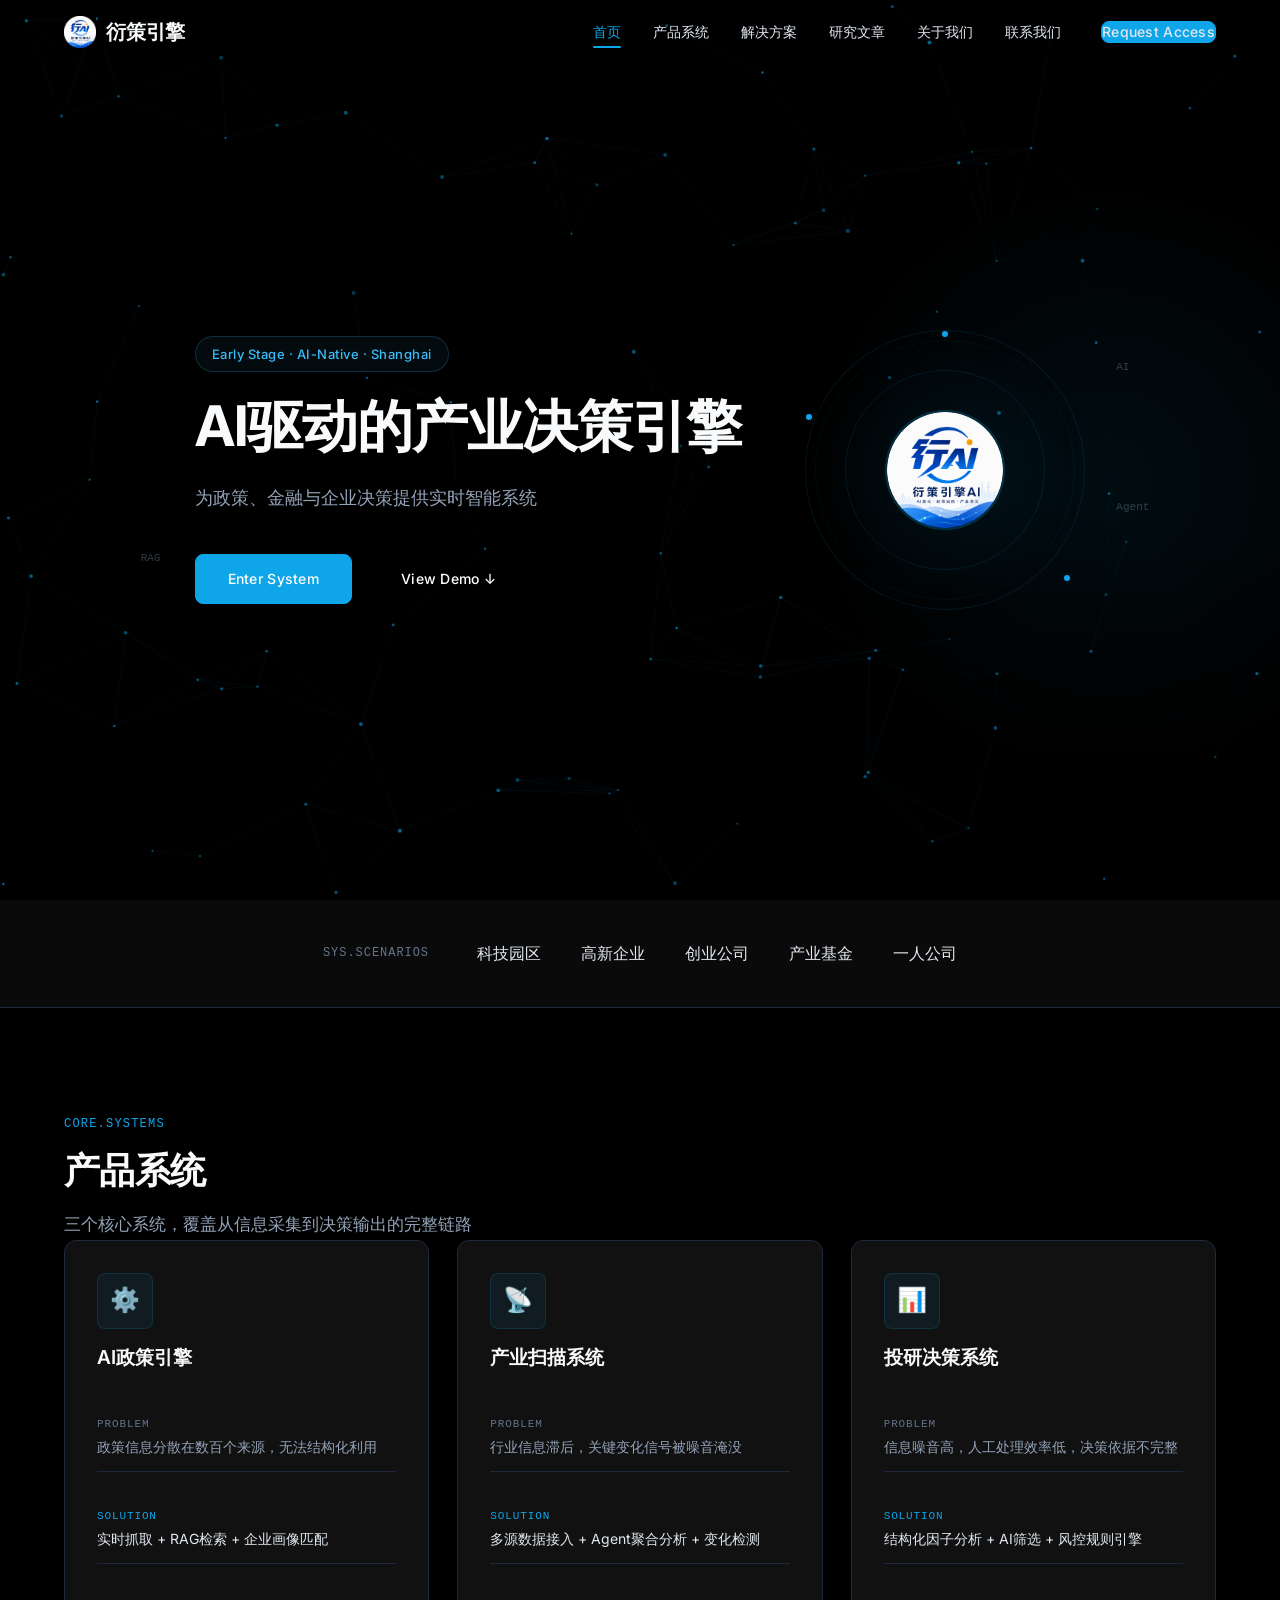
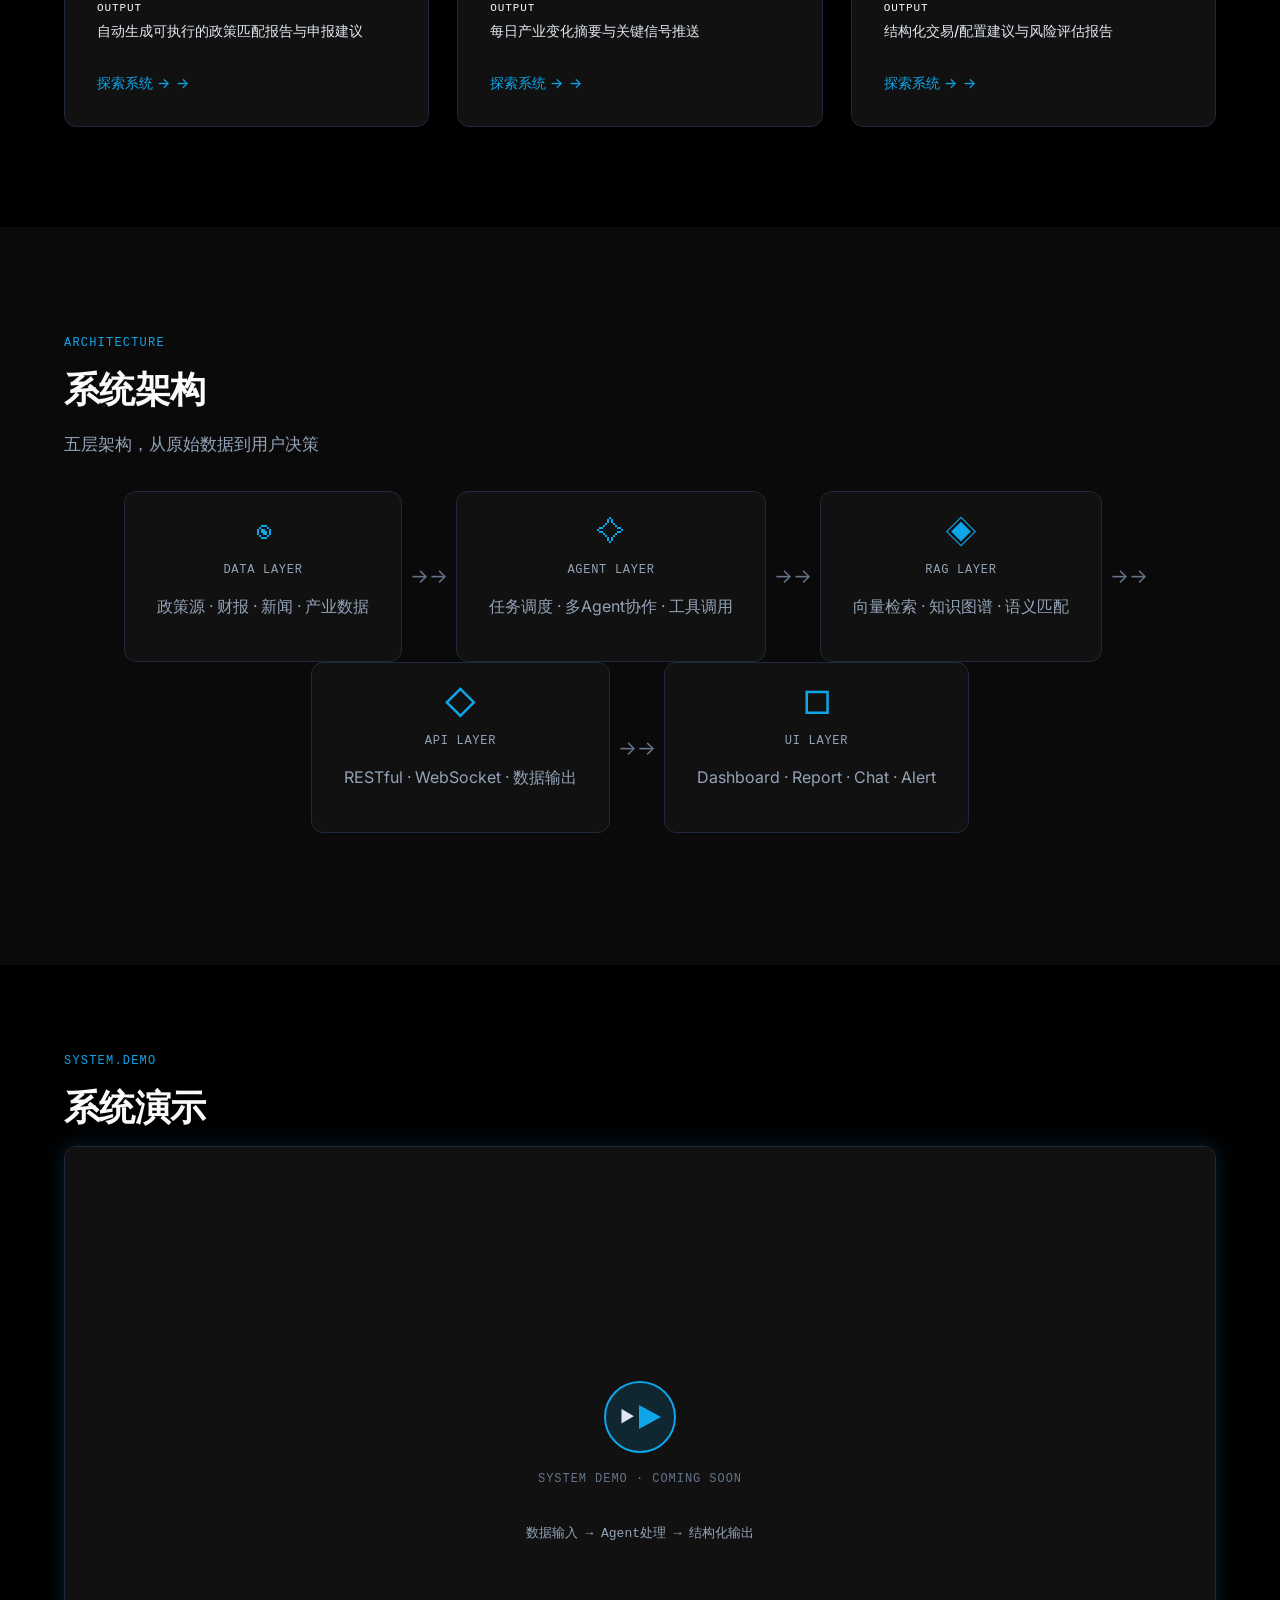
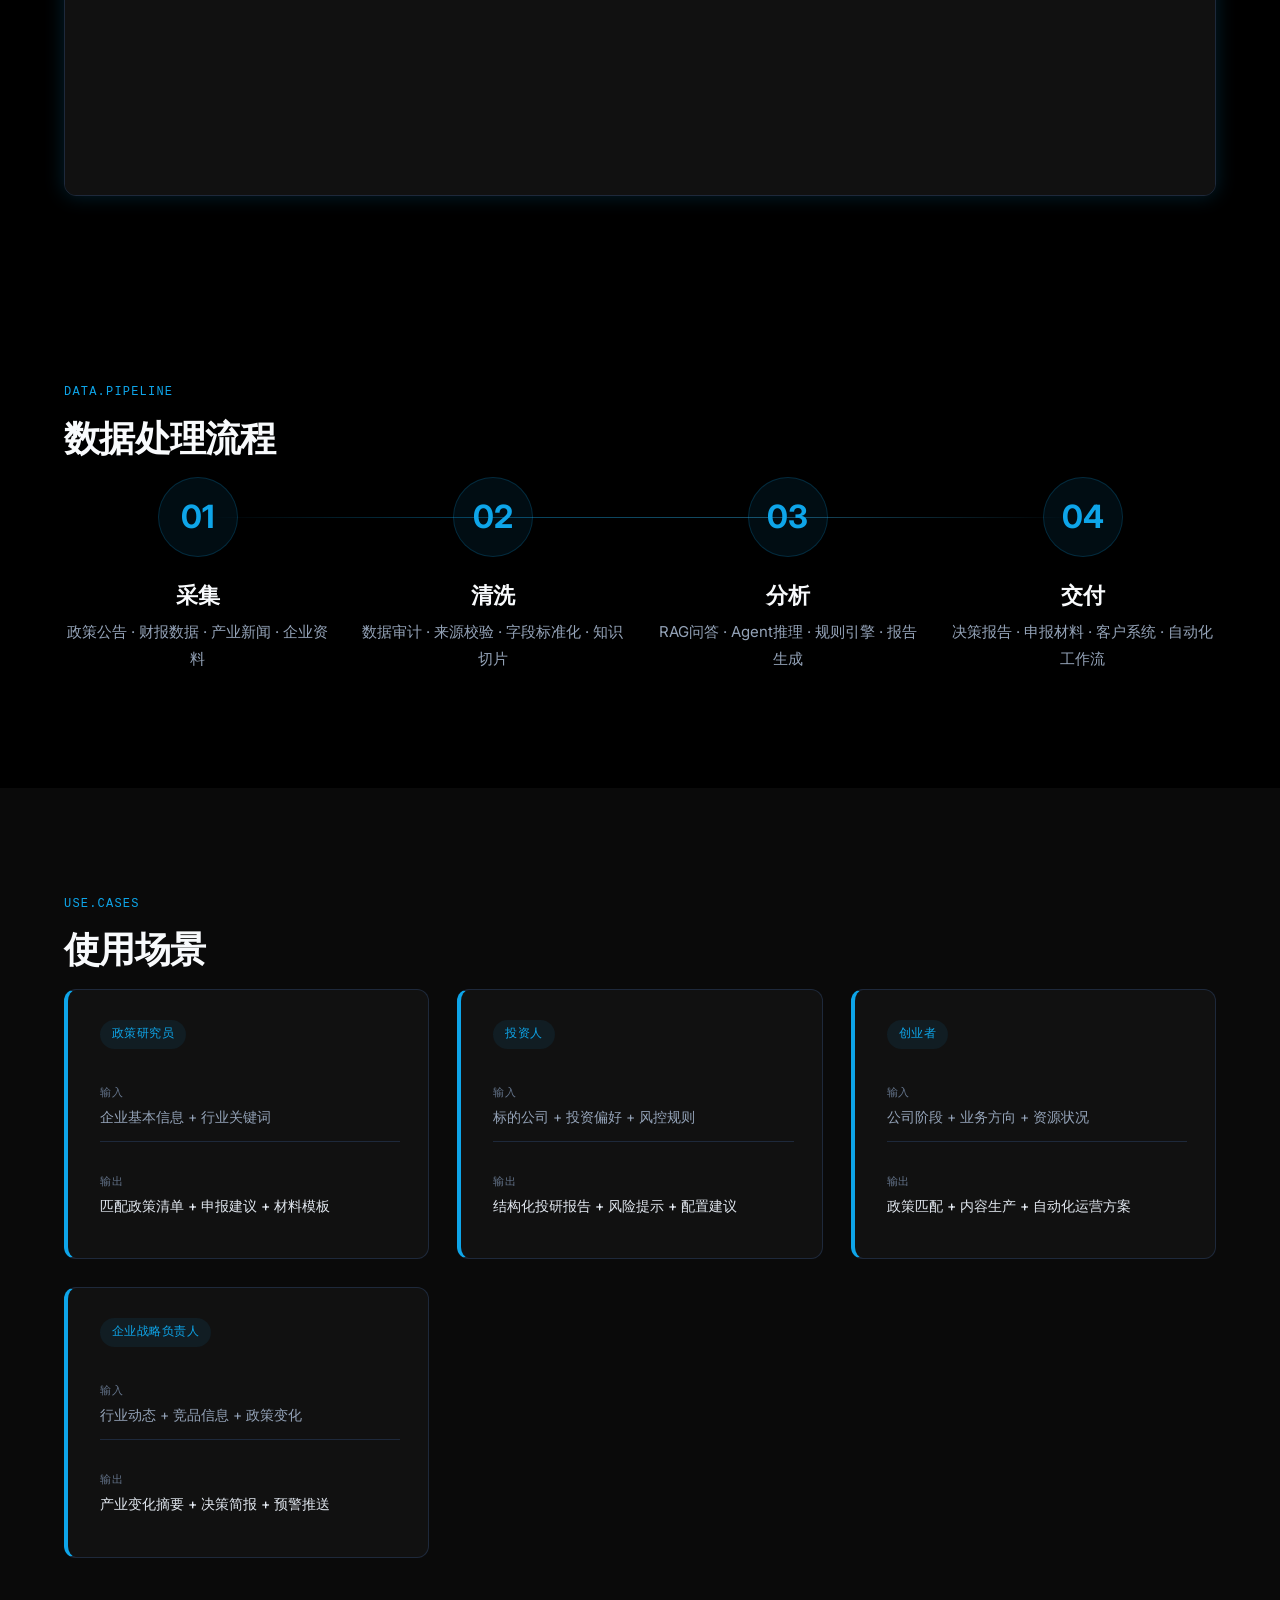
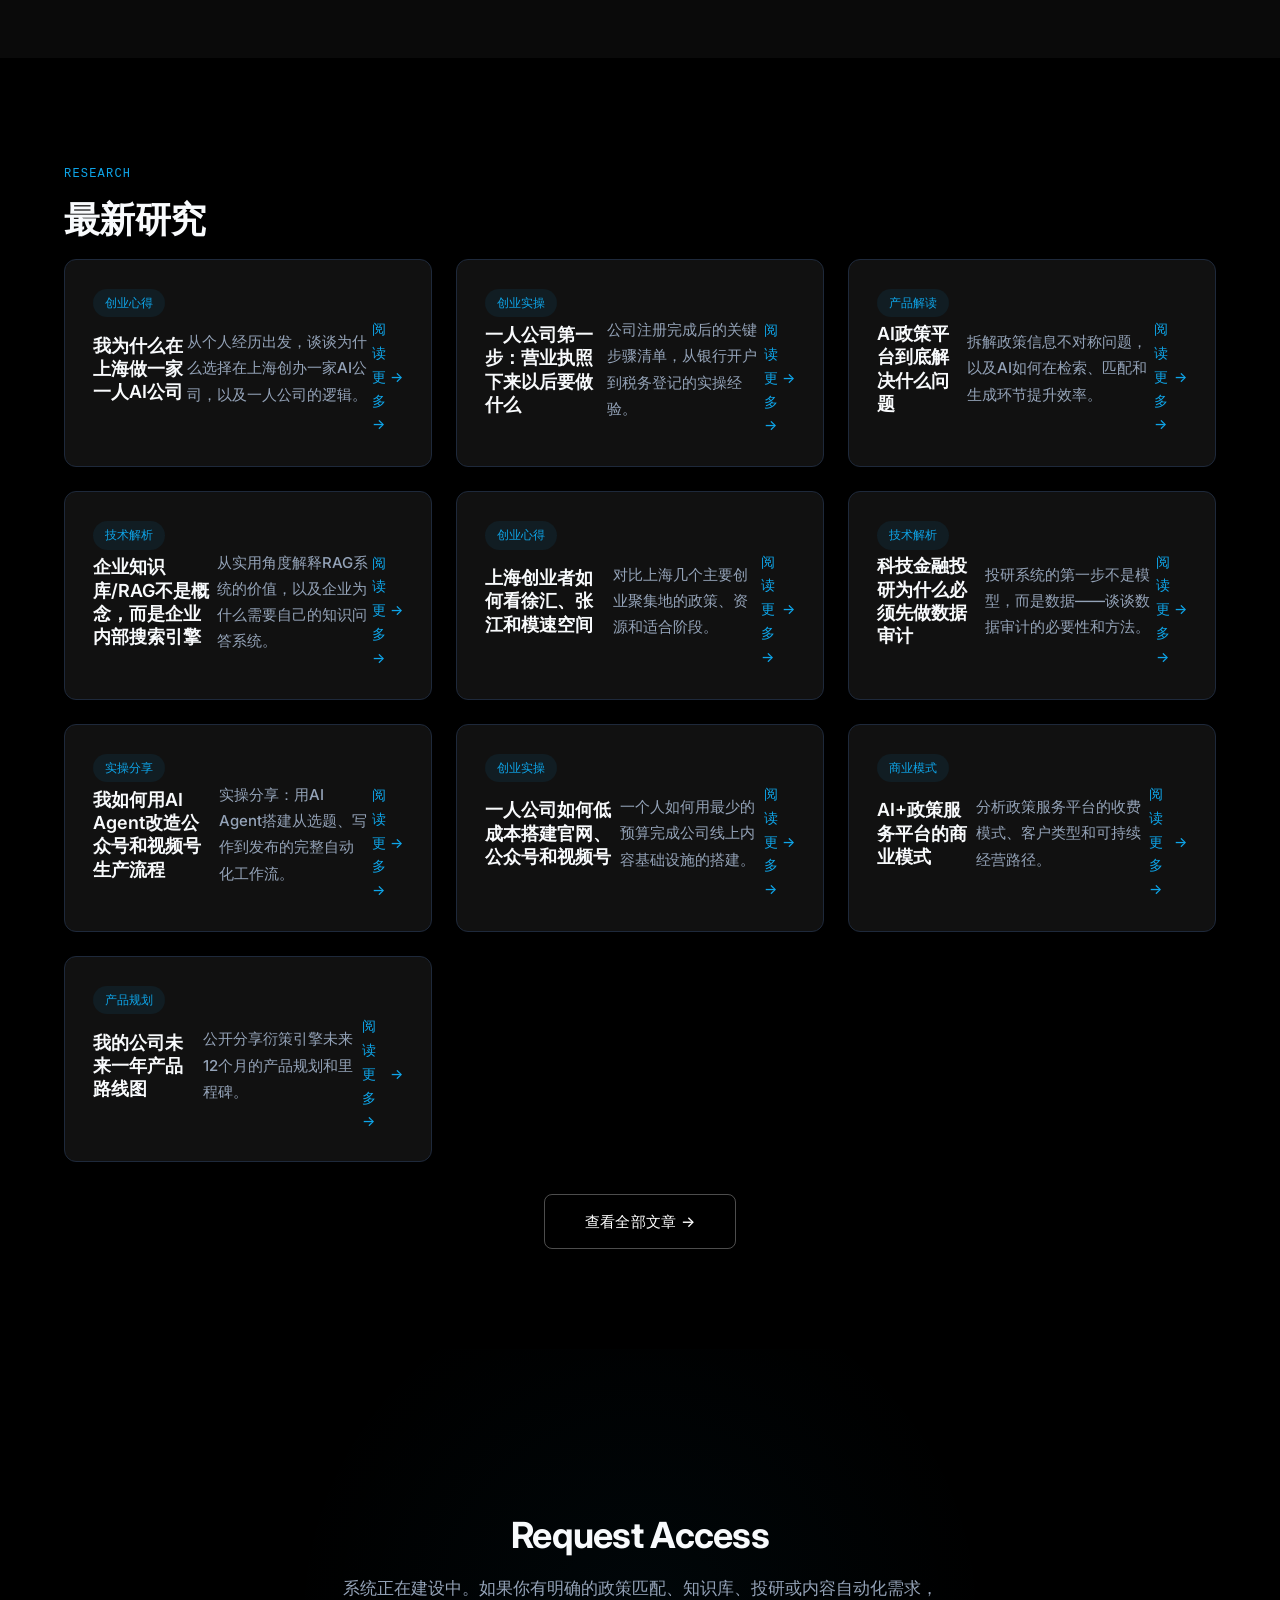
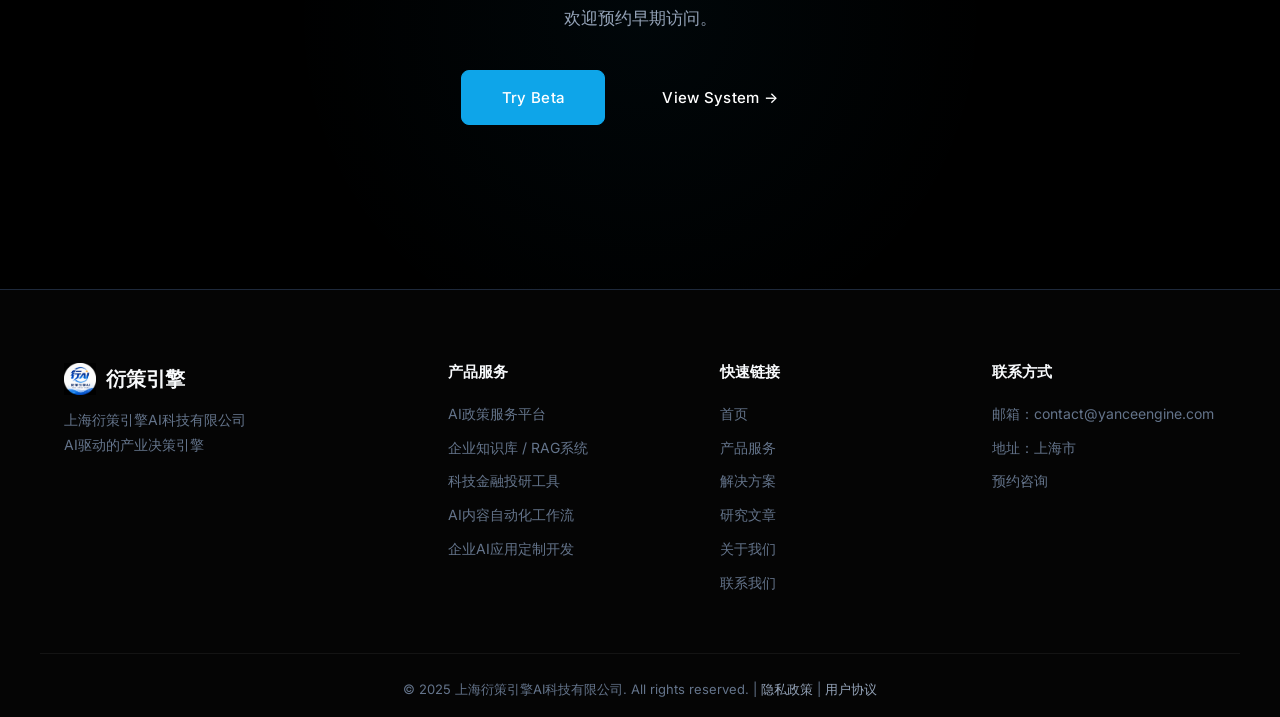
==== commit 9dea016a: "feat: add Google Analytics 4 (G-EHH0K9PXEC) to all pages" ====
--- a/index.html
+++ b/index.html
@@ -15,6 +15,15 @@
   <link rel="preconnect" href="https://fonts.gstatic.com" crossorigin>
   <link href="https://fonts.googleapis.com/css2?family=Inter:wght@400;500;600;700;800&display=swap" rel="stylesheet">
   <link rel="stylesheet" href="css/style.css">
+  <!-- Google Analytics -->
+  <script async src="https://www.googletagmanager.com/gtag/js?id=G-EHH0K9PXEC"></script>
+  <script>
+    window.dataLayer = window.dataLayer || [];
+    function gtag(){dataLayer.push(arguments);}
+    gtag('js', new Date());
+    gtag('config', 'G-EHH0K9PXEC');
+  </script>
+
 </head>
 <body>
 
